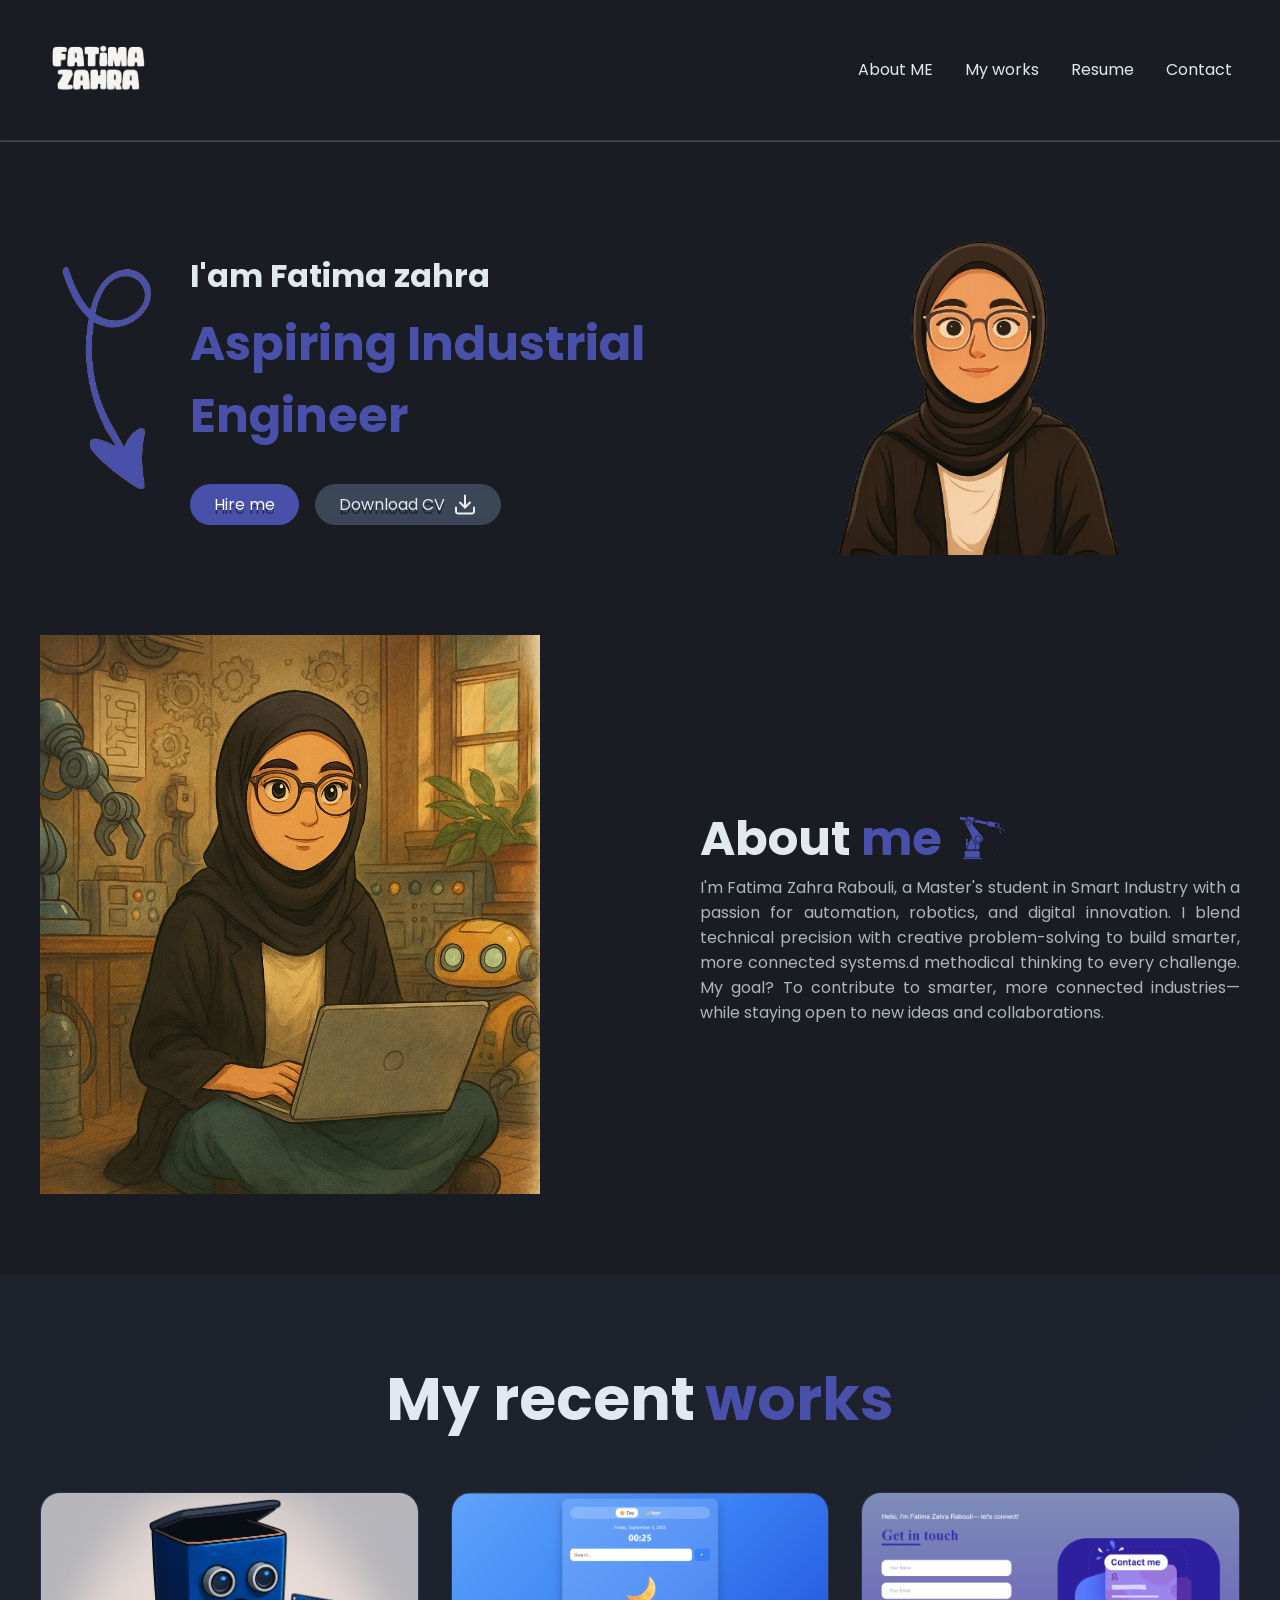
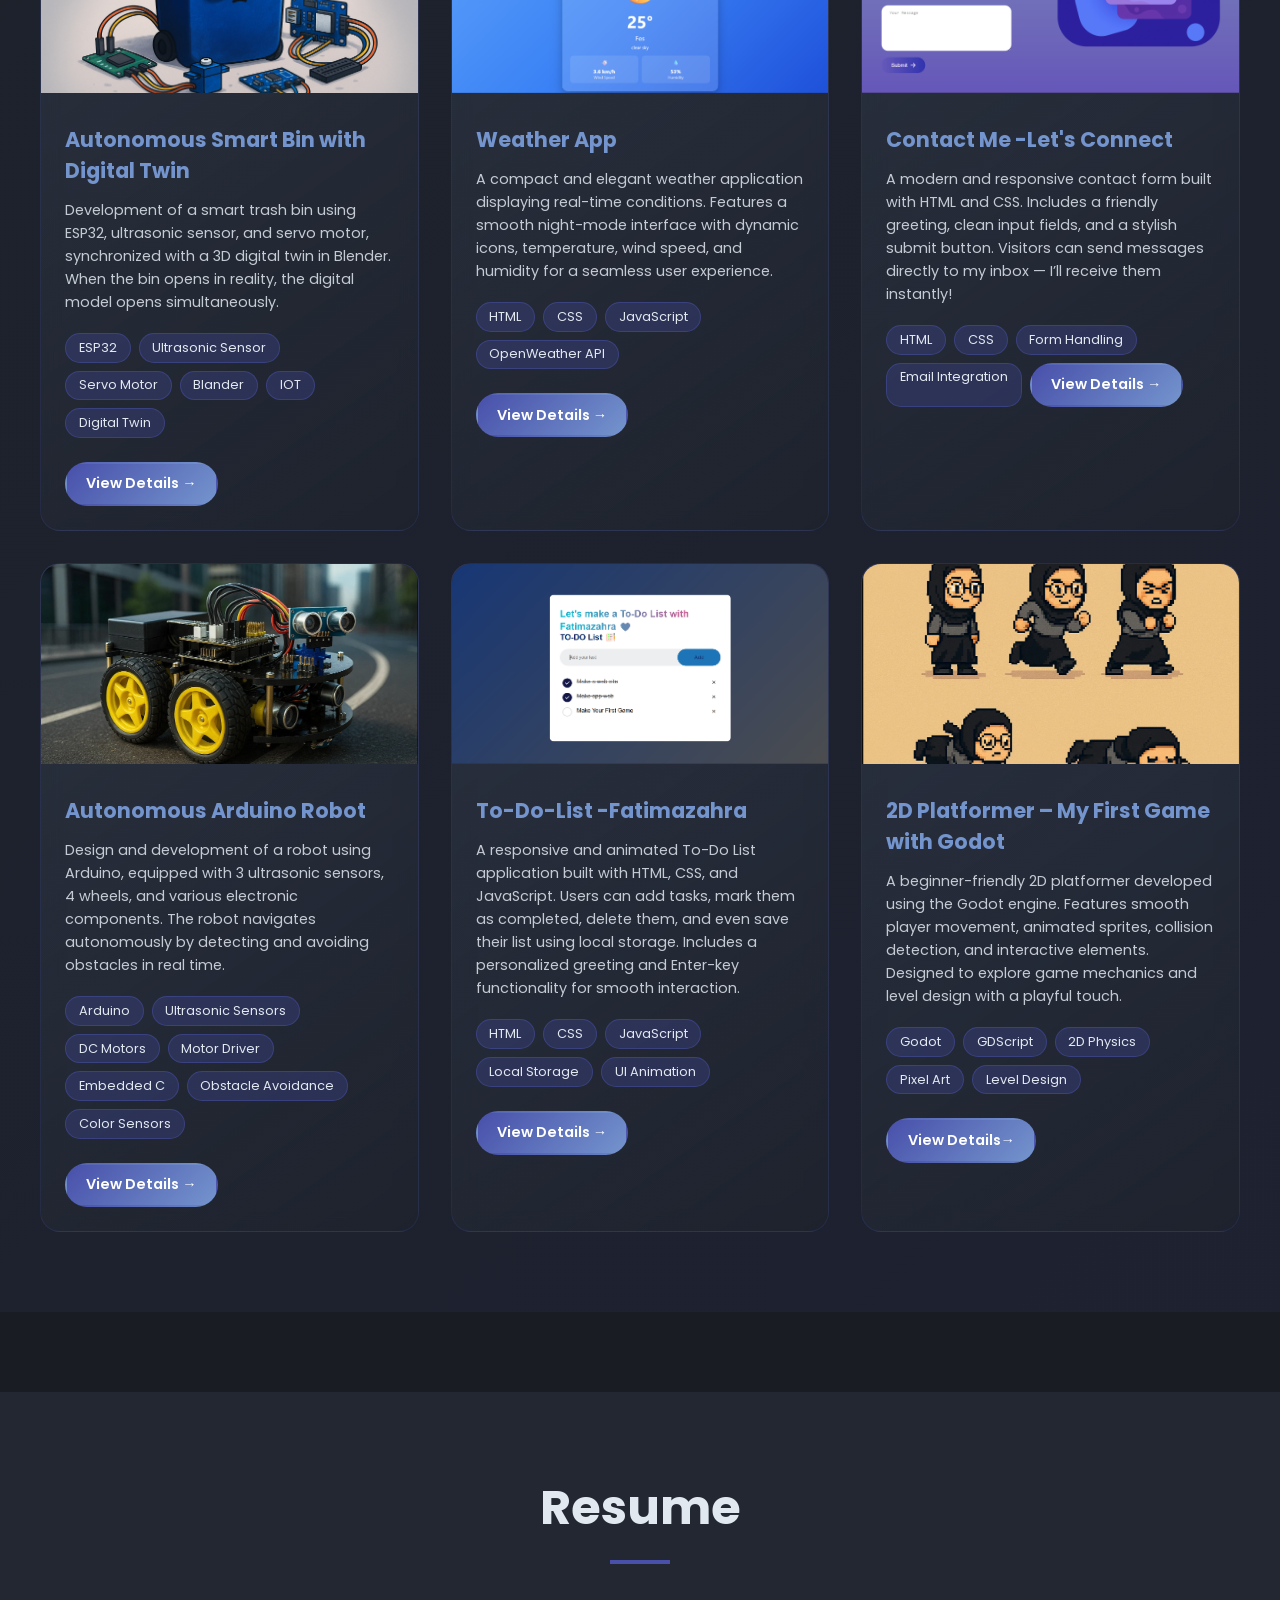
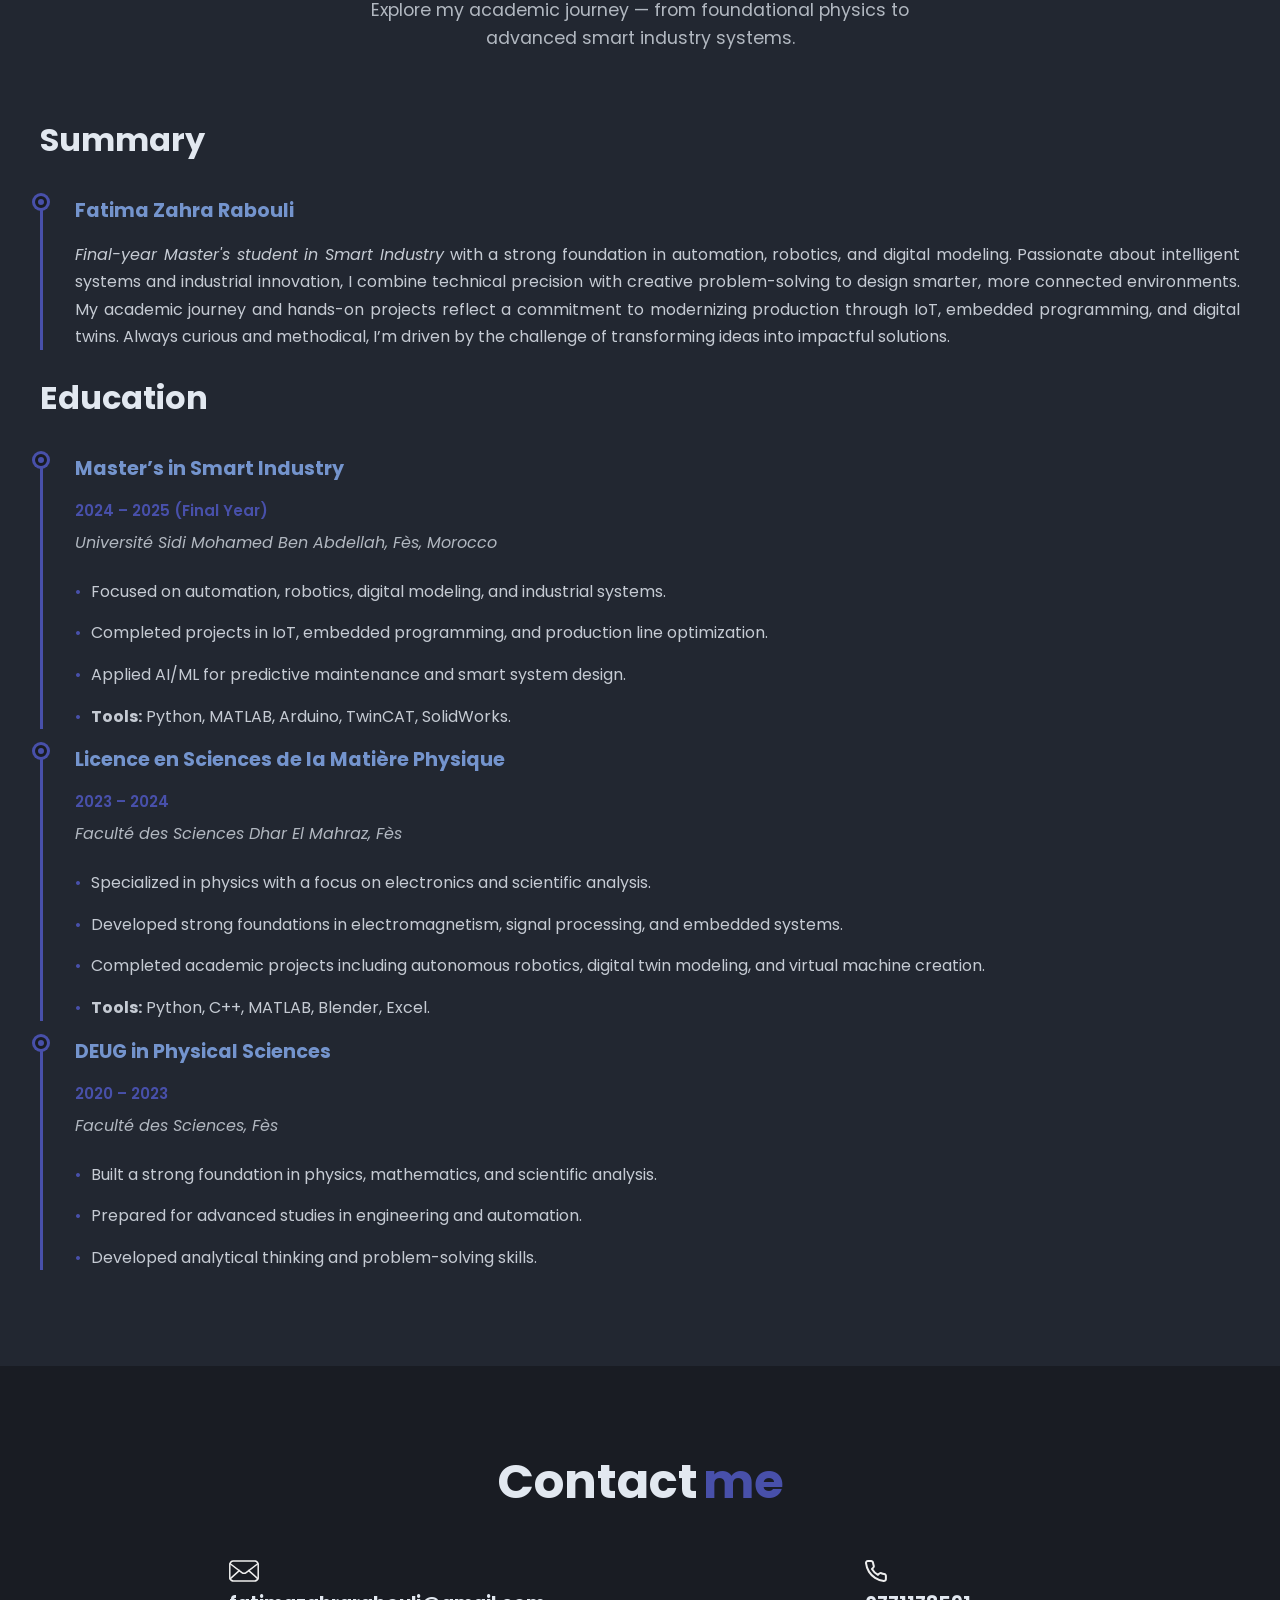
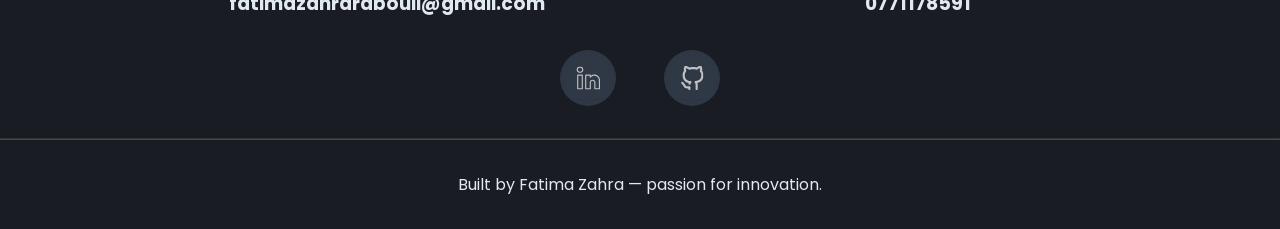
==== index.html @ 8a3b6c04 "first commit" ====
<!DOCTYPE html>
<html lang="en">
<head>
    <meta charset="UTF-8">
    <meta name="viewport" content="width=device-width, initial-scale=1.0">
    <link rel="stylesheet" href="styles.css"/>
    <title>Fatimazahra-Rabouli</title>
</head>
<body>
  <header>
    <img src="assets/imgs/logo.png" alt="Fatimazahra logo"  class="logo"/>
    <nav class="navigation">
        <ul>
          <li><a href="#aboutMe" >About ME</a></li>
          <li><a href="#Myworks" >My works</a></li>
          <li><a href="#resume" >Resume</a></li>
          <li><a href="#contacteME" >Contact</a></li>
          

        </ul>
    </nav>
  </header>
  <hr/>
<section class="hero">
  <img class="arrow" src="assets/imgs/arrows2.png" alt="arrow" />
  <div class="heroSub">
    <h1 class="name">I'am Fatima zahra</h1>
    <h1 class="title">Aspiring Industrial Engineer</h1>
  <div class="heroBtns">
   <a class="hireMe" href="#contacteME">Hire me</a>
   <a class="cv" href="assets/FARTIMA ZAHRA RABOULI...pdf" download>Download CV
      <img src="assets/svg/download.svg" alt="download button"/>
     </a>
  </div>  
</div> 
   <img src="assets/imgs/hero-removebg-preview.png" alt="hero image" class="heroImg" />
    </section>
    <section class="aboutMe" id="aboutMe">
      <img 
      src="assets/imgs/Copilot_20250901_150222.png"
      alt="aboutMe imge"
      class="aboutMeImg"
      />
      <div class="textContaimer"> 
        <div class="textTitle">
          <h1 class="aboutName">About</h1>
          <h1 class="aboutTitle">me</h1>
          <img src="assets/imgs/Capture_d_écran_2025-09-01_153821-removebg-preview.png"    alt="lightbulb"class="light" />
        </div>
        <p class="aboutMePar">
          I'm Fatima Zahra Rabouli, a Master's student in Smart Industry with a passion for automation, robotics, and digital innovation. I blend technical precision with creative problem-solving to build smarter, more connected systems.d methodical thinking to every challenge. My goal? To contribute to smarter, more connected industries—while staying open to new ideas and collaborations.
        </p>
      </div>
 
    </section>
   

   <!-- NOUVELLE SECTION PROJECTS AMÉLIORÉE -->
<section class="Myworks" id="Myworks">
  <div class="worksContainer">
    <div class="ProjectTitle">
      <h1 class="aboutName">My recent</h1>
      <h1 class="aboutTitle">works</h1>
    </div>
    

  
    <ul class="projects-grid">
      <li class="project-card">
        <img src="assets/imgs/poubelle 2.png" alt="Smart Bin" class="project-image">
        <div class="project-info">
          <h3 class="project-title">Autonomous Smart Bin with Digital Twin</h3>
          <p class="project-description">
           Development of a smart trash bin using ESP32, ultrasonic sensor, and servo motor, synchronized with a 3D digital twin in Blender. When the bin opens in reality, the digital model opens simultaneously. 
          </p>
          <div class="project-technologies">
            <span class="tech-tag">ESP32</span>
            <span class="tech-tag">Ultrasonic Sensor</span>
            <span class="tech-tag">Servo Motor</span>
            <span class="tech-tag">Blander</span>
            <span class="tech-tag">IOT</span>
            <span class="tech-tag">Digital Twin</span>
          </div>
          <div class="project-links">
            <a href="https://fatimazahrarabouli-byte.github.io/Page-poubelle/" class="project-link btn-primary" target="_blank">
              View Details →
            </a>
          </div>
        </div>
      </li>



      <li class="project-card">
        <img src="assets/imgs/1app.png" alt="Weather App" class="project-image">
        <div class="project-info">
          <h3 class="project-title">Weather App</h3>
          <p class="project-description">
             A compact and elegant weather application displaying real-time conditions. Features a smooth night-mode interface with dynamic icons, temperature, wind speed, and humidity for a seamless user experience.
          </p>
          <div class="project-technologies">
             <span class="tech-tag">HTML</span>
      <span class="tech-tag">CSS</span>
      <span class="tech-tag">JavaScript</span>
      <span class="tech-tag">OpenWeather API</span>
          </div>
          <div class="project-links">
            <a href="https://fatimazahrarabouli-byte.github.io/Page-Weather-app/" class="project-link btn-primary" target="_blank">
              View Details →
            </a>
          </div>
        </div>
      </li>


      <li class="project-card">
        <img src="assets/imgs/Contact me.png" alt="Contact Form" class="project-image">
        <div class="project-info">
          <h3 class="project-title">Contact Me -Let's Connect</h3>
          <p class="project-description">
            A modern and responsive contact form built with HTML and CSS. Includes a friendly greeting, clean input fields, and a stylish submit button. Visitors can send messages directly to my inbox — I’ll receive them instantly!
          </p>
          <div class="project-technologies">
            <span class="tech-tag">HTML</span>
            <span class="tech-tag">CSS</span>
            <span class="tech-tag">Form Handling</span>
            <span class="tech-tag">Email Integration</span>

          <div class="project-links">
            <a href="https://fatimazahrarabouli-byte.github.io/Page-Contact-form/" class="project-link btn-primary" target="_blank">
              View Details →
            </a>
          </div>
        </div>
      </li>

      

      <li class="project-card">
        <img src="assets/imgs/robot.png" alt="Autonomous Arduino Robot" class="project-image" target="_blank">
        <div class="project-info">
          <h3 class="project-title">Autonomous Arduino Robot</h3>
          <p class="project-description">
            Design and development of a robot using Arduino, equipped with 3 ultrasonic sensors, 4 wheels, and various electronic components. The robot navigates autonomously by detecting and avoiding obstacles in real time.
          </p>
          <div class="project-technologies">
             <span class="tech-tag">Arduino</span>
      <span class="tech-tag">Ultrasonic Sensors</span>
      <span class="tech-tag">DC Motors</span>
      <span class="tech-tag">Motor Driver</span>
      <span class="tech-tag">Embedded C</span>
      <span class="tech-tag">Obstacle Avoidance</span>
      <span class="tech-tag">Color Sensors</span>
          </div>
          <div class="project-links">
            <a href="https://fatimazahrarabouli-byte.github.io/Page-Robot/" class="project-link btn-primary" target="_blank">
              View Details →
            </a>
          </div>
        </div>
      </li>



      <li class="project-card">
        <img src="assets/imgs/To-Do-list.png" alt="To-Do-list " class="project-image">
        <div class="project-info">
          <h3 class="project-title">To-Do-List -Fatimazahra</h3>
          <p class="project-description">
                        A responsive and animated To-Do List application built with HTML, CSS, and JavaScript. Users can add tasks, mark them as completed, delete them, and even save their list using local storage. Includes a personalized greeting and Enter-key functionality for smooth interaction.
          </p>
          <div class="project-technologies">
            <span class="tech-tag">HTML</span>
      <span class="tech-tag">CSS</span>
      <span class="tech-tag">JavaScript</span>
      <span class="tech-tag">Local Storage</span>
      <span class="tech-tag">UI Animation</span>
          </div>
          <div class="project-links">
            <a href="https://fatimazahrarabouli-byte.github.io/Page-To-Do-list/" class="project-link btn-primary" target="_blank">
              View Details →
            </a>
          </div>
        </div>
      </li>



      <li class="project-card">
        <img src="assets/imgs/game.png" alt="2D Game" class="project-image">
        <div class="project-info">
          <h3 class="project-title">2D Platformer – My First Game with Godot</h3>
          <p class="project-description">
                         A beginner-friendly 2D platformer developed using the Godot engine. Features smooth player movement, animated sprites, collision detection, and interactive elements. Designed to explore game mechanics and level design with a playful touch.
          </p>
          <div class="project-technologies">
            <span class="tech-tag">Godot</span>
      <span class="tech-tag">GDScript</span>
      <span class="tech-tag">2D Physics</span>
      <span class="tech-tag">Pixel Art</span>
      <span class="tech-tag">Level Design</span>
          </div>
          <div class="project-links">
            <a href="https://fatimazahrarabouli-byte.github.io/Page-Game/" class="project-link btn-primary" target="_blank">
              View Details→
            </a>
          </div>
        </div>
      </li>
    </ul>
  </div>
</section>


   <section class="resumeSection" id="resume">
  <div class="resumeContainer">
    <!-- Titre principal -->
    <div class="resumeHeader">
      <h2 class="resumeTitle">Resume</h2>
      <div class="resumeLine"></div>
      <p class="resumeDescription">
        Explore my academic journey — from foundational physics to advanced smart industry systems.
      </p>
    </div>

    <!-- Summary -->
    <div class="summarySection">
      <h3 class="sectionTitle">Summary</h3>
      <div class="summaryCard">
        <div class="timelineIcon"></div>
        <div class="summaryContent">
          <h4 class="summaryName">Fatima Zahra Rabouli</h4>
          <p class="summaryText">
            <em>Final-year Master's student in Smart Industry</em> with a strong foundation in automation, robotics, and digital modeling.  
            Passionate about intelligent systems and industrial innovation, I combine technical precision with creative problem-solving to design smarter, more connected environments.  
            My academic journey and hands-on projects reflect a commitment to modernizing production through IoT, embedded programming, and digital twins.  
            Always curious and methodical, I’m driven by the challenge of transforming ideas into impactful solutions.
          </p>
        </div>
      </div>
    </div>

    <!-- Education -->
    <div class="educationSection">
      <h3 class="sectionTitle">Education</h3>
      <div class="educationGrid">

        <!-- Master -->
        <div class="educationCard">
          <div class="timelineIcon"></div>
          <div class="educationContent">
            <h4 class="educationTitle">Master’s in Smart Industry</h4>
            <div class="educationDate">2024 – 2025 (Final Year)</div>
            <div class="educationSchool">Université Sidi Mohamed Ben Abdellah, Fès, Morocco</div>
            <ul class="educationDetails">
              <li>Focused on automation, robotics, digital modeling, and industrial systems.</li>
              <li>Completed projects in IoT, embedded programming, and production line optimization.</li>
              <li>Applied AI/ML for predictive maintenance and smart system design.</li>
              <li><strong>Tools:</strong> Python, MATLAB, Arduino, TwinCAT, SolidWorks.</li>
            </ul>
          </div>
        </div>

        <!-- Licence -->
        <div class="educationCard">
          <div class="timelineIcon"></div>
          <div class="educationContent">
            <h4 class="educationTitle">Licence en Sciences de la Matière Physique</h4>
            <div class="educationDate">2023 – 2024</div>
            <div class="educationSchool">Faculté des Sciences Dhar El Mahraz, Fès</div>
            <ul class="educationDetails">
              <li>Specialized in physics with a focus on electronics and scientific analysis.</li>
              <li>Developed strong foundations in electromagnetism, signal processing, and embedded systems.</li>
              <li>Completed academic projects including autonomous robotics, digital twin modeling, and virtual machine creation.</li>
              <li><strong>Tools:</strong> Python, C++, MATLAB, Blender, Excel.</li>
            </ul>
          </div>
        </div>

        <!-- DEUG -->
        <div class="educationCard">
          <div class="timelineIcon"></div>
          <div class="educationContent">
            <h4 class="educationTitle">DEUG in Physical Sciences</h4>
            <div class="educationDate">2020 – 2023</div>
            <div class="educationSchool">Faculté des Sciences, Fès</div>
            <ul class="educationDetails">
              <li>Built a strong foundation in physics, mathematics, and scientific analysis.</li>
              <li>Prepared for advanced studies in engineering and automation.</li>
              <li>Developed analytical thinking and problem-solving skills.</li>
            </ul>
          </div>
        </div>

      </div> <!-- /educationGrid -->
    </div> <!-- /educationSection -->

  </div> <!-- /resumeContainer -->
</section>


 <section class="contacteME" id="contacteME">
    <div class="contactTitle">
      <h1 class="aboutName">Contact</h1>
      <h1 class="aboutTitle">me</h1>
    </div>
    <div class="Contact">
      <div class="emailAndPhone">
        <img src="assets/svg/Email.svg" alt="email logo">
        <a href="mailto: fatimazahrarabouli@gmail.com">
          <h3>fatimazahrarabouli@gmail.com</h3>
        </a>
      </div>
      <div class="emailAndPhone">
        <img src="assets/svg/phone.svg" alt="phone logo">
        <h3>0771178591</h3>
      </div>
    </div>
    <div class="socialMedia"> 
      <a href="https://www.linkedin.com/in/fatima-zahra-rabouli" target="_blank">
        <img src="assets/svg/linkedin.svg" alt="my linkedin account">
      </a>
      <a href="https://github.com/fatimazahrarabouli-byte/" target="_blank">
        <img src="assets/svg/github.svg" alt="my Github account">
      </a>
    </div>
  </section>

<hr />

<footer>
  <p>Built by Fatima Zahra — passion for innovation.</p>
</footer>

</body>
</html>
---- styles.css ----
@import url("https://fonts.googleapis.com/css2?family=Poppins:wght@700&display=swap");

*{
  margin: 0;
  padding: 0; 
  box-sizing: border-box;
  scroll-behavior: smooth; 
  font-family:"Poppins", sans-serif ;
}

body{
    background-color: rgb(25, 28, 35);
}

header{
    display: flex;
    justify-content: space-between;
    align-items: center;
    margin: 2rem auto;
    padding: 0 0.5rem;
    max-width: 1200px;
}
.logo{
    width: 100px;      
  height: auto;
  display: block;
  margin: 0;  
}
.navigation ul{
    display: flex;
    list-style: none;
    gap: 2rem;
}

.navigation a{ 
    text-decoration: none;
    color: #e2e8f0;
}

.navigation a:hover{ 
    color: rgb(139, 92, 246);
}

hr { 
    opacity: 20%;
}

.hero {
    display: flex;
    justify-content: space-between;
    align-items: center;
    margin: 5rem auto;
    max-width: 1200px;
}

.heroImg{
    width: 500px;
  height: auto;
  display: block;
  margin: auto;
}

.heroSub{
    display: flex;
    flex-direction: column;
    gap: 0.5rem;
}

.name {
    font-size: 2rem;
    color: #e2e8f0;
}

.title{
    font-size: 3rem;
    color: #4850aa;
}

.heroBtns{
    display: flex;
    gap: 1rem;
    margin-top: 1.5rem;
}

.hireMe{
    background-color: #4850aa;
    color: #ffffff;
    border-radius: 24px;
    text-decoration: none;
    padding: 0.5rem 1.5rem;
    text-shadow: 0px 4px rgba(0, 0, 0, 0.5) ;
}

.cv{
    background-color: rgba(71, 85, 105, 0.75);
    color: #e2e8f0;
    border-radius: 24px;
    text-decoration: none;
    padding: 0.5rem 1.5rem;
    text-shadow: 0px 4px rgba(0, 0, 0, 0.5) ;
    display: flex;
    align-items: center;
    gap: 0.5rem;
    backdrop-filter: blur(4px);
}
.arrow {
  width: 150px; /* ajuste la largeur */
  height: auto; /* garde les proportions */
}

.aboutMe{
    display: flex;
    justify-content: space-between;
    align-items: center;
    margin: 5rem auto;
    max-width: 1200px;
    gap: 10rem;
}
.aboutMeImg{
    width: 500px;
  height: auto;
  display: block;
  margin: auto;
}

.textContainer{
    display:flex;
    align-items: center;
    gap: 5px;
    font-size: 2rem;
}

.textTitle {
  display: flex;
  align-items: center;
  justify-content: flex-start; /* aligne à gauche */
  gap: 10px; /* espace entre l’icône et le texte */
  font-size: 2rem;
}

.light {
  width: 60px; /* taille de l’icône */
  height: auto;
  display: inline-block;
  margin: 0; /* supprime le centrage */
}

.aboutName{
    color: #e2e8f0;
}

.aboutTitle{
    color: #4850aa;
}

.aboutMePar{
    text-align: justify;
    color: rgba(226, 232, 240, 0.75);
}

.resumeSection {
    background-color: rgba(71, 85, 105, 0.2);
    padding: 5rem 2rem;
    margin: 5rem 0;
    display: flex;
    flex-direction: column;
}

.resumeContainer {
    max-width: 1200px;
    margin: 0 auto;
}

.resumeHeader {
    text-align: center;
    margin-bottom: 4rem;
}

.resumeTitle {
    font-size: 3rem;
    color: #e2e8f0;
    margin-bottom: 1rem;
    font-weight: 700;
}

.resumeLine {
    width: 60px;
    height: 4px;
    background-color: #4850aa;
    margin: 0 auto 2rem auto;
}

.resumeDescription {
    color: rgba(226, 232, 240, 0.75);
    font-size: 1.1rem;
    max-width: 600px;
    margin: 0 auto;
    line-height: 1.6;
}

.resumeContent {
    .resumeContent {
    display: grid;
    grid-template-columns: 1fr; /* une seule colonne */
    gap: 3rem; /* espace vertical */
}

}

.sectionTitle {
    font-size: 2rem;
    color: #e2e8f0;
    margin-bottom: 2rem;
    font-weight: 700;
}

/* Summary Section */
.summaryCard, .experienceCard ,.educationCard{
    position: relative;
    padding-left: 2rem;
    border-left: 3px solid #4850aa;
}

.timelineIcon {
    position: absolute;
    left: -8px;
    top: 0;
    width: 12px;
    height: 12px;
    background-color: #4850aa;
    border-radius: 50%;
    border: 3px solid rgb(25, 28, 35);
    box-shadow: 0 0 0 3px #4850aa;
}

.summaryName, .experienceTitle {
    color: #7494cd;
    font-size: 1.2rem;
    font-weight: 700;
    margin-bottom: 1rem;
}

.summaryText {
    color: rgba(226, 232, 240, 0.85);
    line-height: 1.7;
    margin-bottom: 1.5rem;
    text-align: justify;
}



/* Education Section */
.educationDate {
    color: #4850aa;
    font-weight: 600;
    margin-bottom: 0.5rem;
    font-size: 0.95rem;
}
.educationTitle{
     color: #7494cd;
    font-size: 1.2rem;
    font-weight: 700;
    margin-bottom: 1rem;
}
.educationSchool {
    color: rgba(226, 232, 240, 0.75);
    font-style: italic;
    margin-bottom: 1.5rem;
}

.educationDetails {
    list-style: none;
    padding: 0;
}

.educationDetails li {
    color: rgba(226, 232, 240, 0.85);
    margin-bottom: 1rem;
    line-height: 1.6;
    position: relative;
    padding-left: 1rem;
}

.educationDetails li::before {
    content: "•";
    color: #4850aa;
    position: absolute;
    left: 0;
}
.timelineIcon {
    position: absolute;
    left: -8px;
    top: 0;
    width: 12px;
    height: 12px;
    background-color: #4850aa;
    border-radius: 50%;
    border: 3px solid rgb(25, 28, 35);
    box-shadow: 0 0 0 3px #4850aa;
}



.contacteME{
    display: flex;
    flex-direction: column;
    align-items: center;
    justify-content: space-around;
    gap: 2rem;
    margin: 2rem auto;
    max-width: 1200px;
}

.contactTitle{
    display: flex;
    align-items: center;
    justify-content: center;
    gap: 5px;
    margin-bottom: 10px;
    font-size: 2rem;
}

.Contact{
    display: flex;
    align-items: center;
    justify-content: center;
    margin-right: 5rem;
    gap :20rem;
}

.Contact h3, .Contact a{
    color: #e2e8f0;
    text-decoration: none;
}

.mailAndPhone{
    display: flex;
    align-items: center;
    justify-content: center;
    gap: 5px;
}

.socialMedia{
    display: flex;
    align-items: center;
    justify-content: center;
    gap :3rem;
}

.socialMedia a{
    display: flex;
    align-items: center;
    justify-content: center;
    border-radius: 50px;
    background-color: rgba(71, 85, 105, 0.5);
    backdrop-filter: blur(4px);
    padding: 1rem ;
}

.socialMedia img{
    width: 24px;
    height: 24px;
}

footer{
    color: #e2e8f0;
    padding: 2rem;
    text-align: center;
}


    @media (max-width: 480px) {
    header {
        padding: 0.5rem;
    }
    
    .navigation ul {
        gap: 0.8rem;
        font-size: 0.9rem;
    }
    
    .navigation a {
        font-family: "Poppins", sans-serif;

    }
    .logo{
    width: 50px;      
  height: auto;
  display: block;
  margin: 0;  
}

    .hero{
        flex-direction: column;
        align-items: center;
        gap: 2rem;
    }
    .heroImg{
        width: 400px;
    }
    .name ,.title{
        justify-content: center;
        align-items: center;
        font-size: 2rem;
        text-align: center;
    }
    .hireMe{
        display: flex;
        justify-content: center;
        align-items: center;
        text-align: center;
    }
    .cv{
        display: flex;
        justify-content: center;
        align-items: center;
        text-align: center;
    }
    .heroBtns {
        display: flex;
        justify-content: center;     
        align-items: center;         
        gap: 1rem;
    }
    .aboutMe{
        flex-direction: column-reverse;
        align-items: center;
        gap: 2rem;
    }
    .aboutMePar {
       width: 70%; /* ou une autre valeur comme 50%, selon ton design */
       margin: 0 auto; /* centre horizontalement */
       font-size: 0.9rem; /* réduit la taille du texte */
       text-align: justify;
       color: rgba(226, 232, 240, 0.75);
    }
    .textContainer {
        margin: 0rem 1rem; 
        gap: 0.5rem;       
    }

    .aboutName,.aboutTitle{
    font-size: 2rem;
    }

  .textTitle {
   
    display: flex;
  justify-content: center;
  align-items: center; /* Si tu veux aussi centrer verticalement */
  text-align: center;  /* Pour le texte */

  }

    .light{
    width: 60px;
    }
.aboutMeImg{
    width: 400px;
}


.resumeContent {
        grid-template-columns: 1fr;
        gap: 3rem;
    }
    
    .resumeTitle {
        font-size: 2.5rem;
    }
    
    .sectionTitle {
        font-size: 1.8rem;
    }
    
    .resumeSection {
        padding: 3rem 1rem;
    }
.contacteME{
    margin: 10rem 5rem;
    gap: 2rem;
}

.Contact{
    flex-direction: column;
    gap: 1rem;
    margin-right: 0;
}
}
/* NOUVELLE SECTION PROJECTS AMÉLIORÉE */
.Myworks {
    padding: 5rem 2rem;
    margin: 5rem 0;
    background: linear-gradient(135deg, rgba(71, 85, 105, 0.1) 0%, rgba(72, 80, 170, 0.1) 100%);
}

.worksContainer{
    max-width: 1200px;
    margin: 0 auto;
}

.ProjectTitle{
    display: flex;
    align-items: center;
    justify-content: center;
    gap: 10px;
    font-size: 2.5rem;
    margin-bottom: 3rem;
}

.projects-grid {
    display: grid;
    grid-template-columns: repeat(auto-fit, minmax(350px, 1fr));
    gap: 2rem;
    list-style: none;
    padding: 0;
}

.project-card {
    background: linear-gradient(145deg, rgba(71, 85, 105, 0.3), rgba(30, 35, 45, 0.8));
    border-radius: 20px;
    overflow: hidden;
    transition: all 0.3s ease;
    border: 1px solid rgba(72, 80, 170, 0.2);
    backdrop-filter: blur(10px);
}

.project-card:hover {
    transform: translateY(-10px);
    box-shadow: 0 20px 40px rgba(72, 80, 170, 0.3);
    border-color: rgba(72, 80, 170, 0.5);
}

.project-image {
    width: 100%;
    height: 200px;
    object-fit: cover;
    transition: transform 0.3s ease;
}

.project-card:hover .project-image {
    transform: scale(1.05);
}

.project-info {
    padding: 1.5rem;
}

.project-title {
    color: #7494cd;
    font-size: 1.3rem;
    font-weight: 700;
    margin-bottom: 0.8rem;
}

.project-description {
    color: rgba(226, 232, 240, 0.85);
    font-size: 0.9rem;
    line-height: 1.6;
    margin-bottom: 1.2rem;
}

.project-technologies {
    display: flex;
    flex-wrap: wrap;
    gap: 0.5rem;
    margin-bottom: 1.5rem;
}

.tech-tag {
    background: rgba(72, 80, 170, 0.3);
    color: #e2e8f0;
    padding: 0.3rem 0.8rem;
    border-radius: 15px;
    font-size: 0.8rem;
    border: 1px solid rgba(72, 80, 170, 0.5);
}

.project-links {
    display: flex;
    gap: 1rem;
}

.project-link {
    display: inline-flex;
    align-items: center;
    gap: 0.5rem;
    padding: 0.6rem 1.2rem;
    border-radius: 25px;
    text-decoration: none;
    font-size: 0.9rem;
    transition: all 0.3s ease;
    font-weight: 600;
}

.btn-primary {
    background: linear-gradient(135deg, #4850aa, #7494cd);
    color: white;
    border: 2px solid transparent;
}

.btn-primary:hover {
    transform: translateY(-2px);
    box-shadow: 0 8px 16px rgba(72, 80, 170, 0.4);
}

.btn-secondary {
    background: transparent;
    color: #e2e8f0;
    border: 2px solid rgba(226, 232, 240, 0.3);
}

.btn-secondary:hover {
    background: rgba(226, 232, 240, 0.1);
    border-color: rgba(226, 232, 240, 0.6);
}

/* Media Queries pour la section Works */
@media (max-width: 1024px){
    .Myworks{
        padding: 0;
    }
    .worksContainer{
        padding: 5rem 0rem;
        gap: 3rem;
    }
    .ProjectTitle{
        margin-left: 1rem;
        justify-content: center;
    }
}

@media (max-width: 480px) {
    .Myworks{
        padding: 1.5rem 0.5rem;
        margin: 2rem 0;
    }
    
    .ProjectTitle {
        font-size: 1.5rem;
        margin-bottom: 1.5rem;
    }
    
    .projects-grid {
        gap: 0.8rem;
    }
    
    .project-image {
        height: 120px;
    }
    
    .project-info {
        padding: 0.8rem;
    }
    
    .project-title {
        font-size: 1rem;
    }
    
    .project-description {
        font-size: 0.8rem;
        line-height: 1.4;
    }
    
    .tech-tag {
        font-size: 0.7rem;
        padding: 0.15rem 0.5rem;
    }
    
    .project-link {
        padding: 0.4rem 0.8rem;
        font-size: 0.8rem;
    }
}
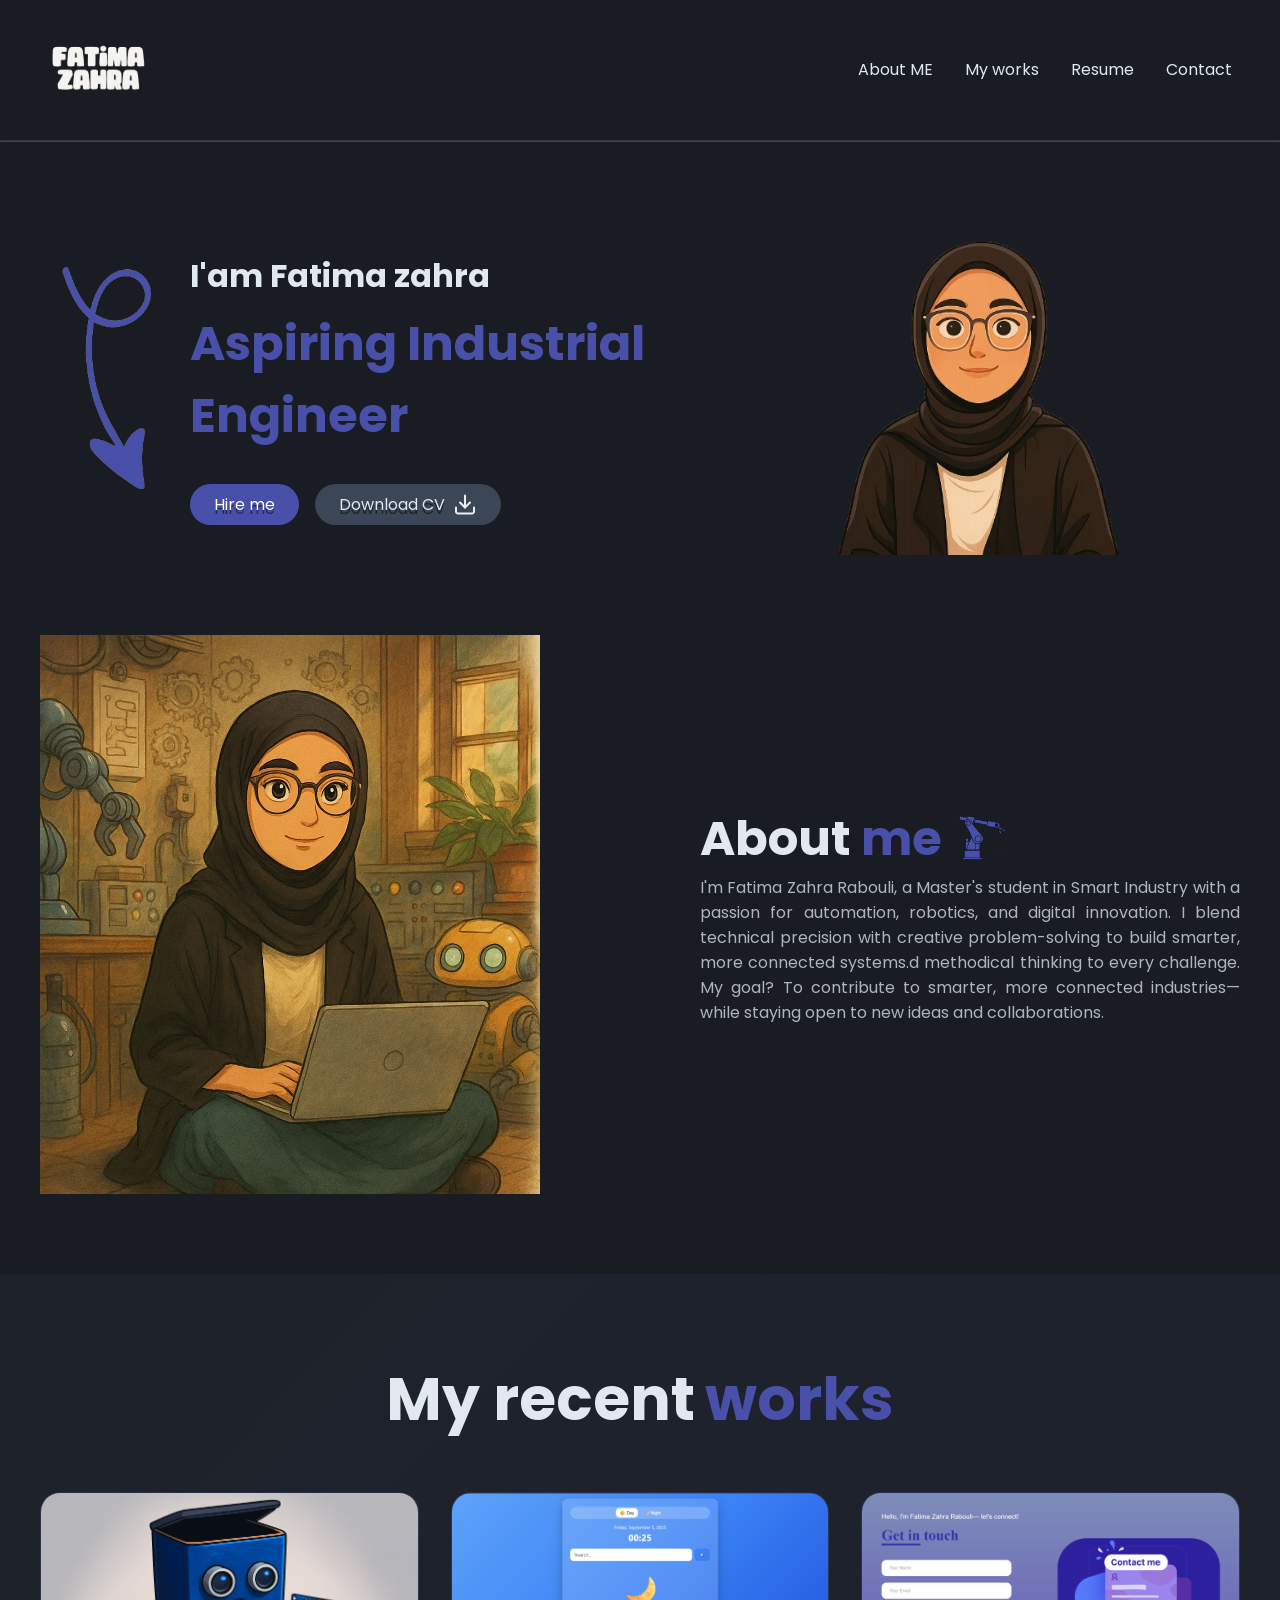
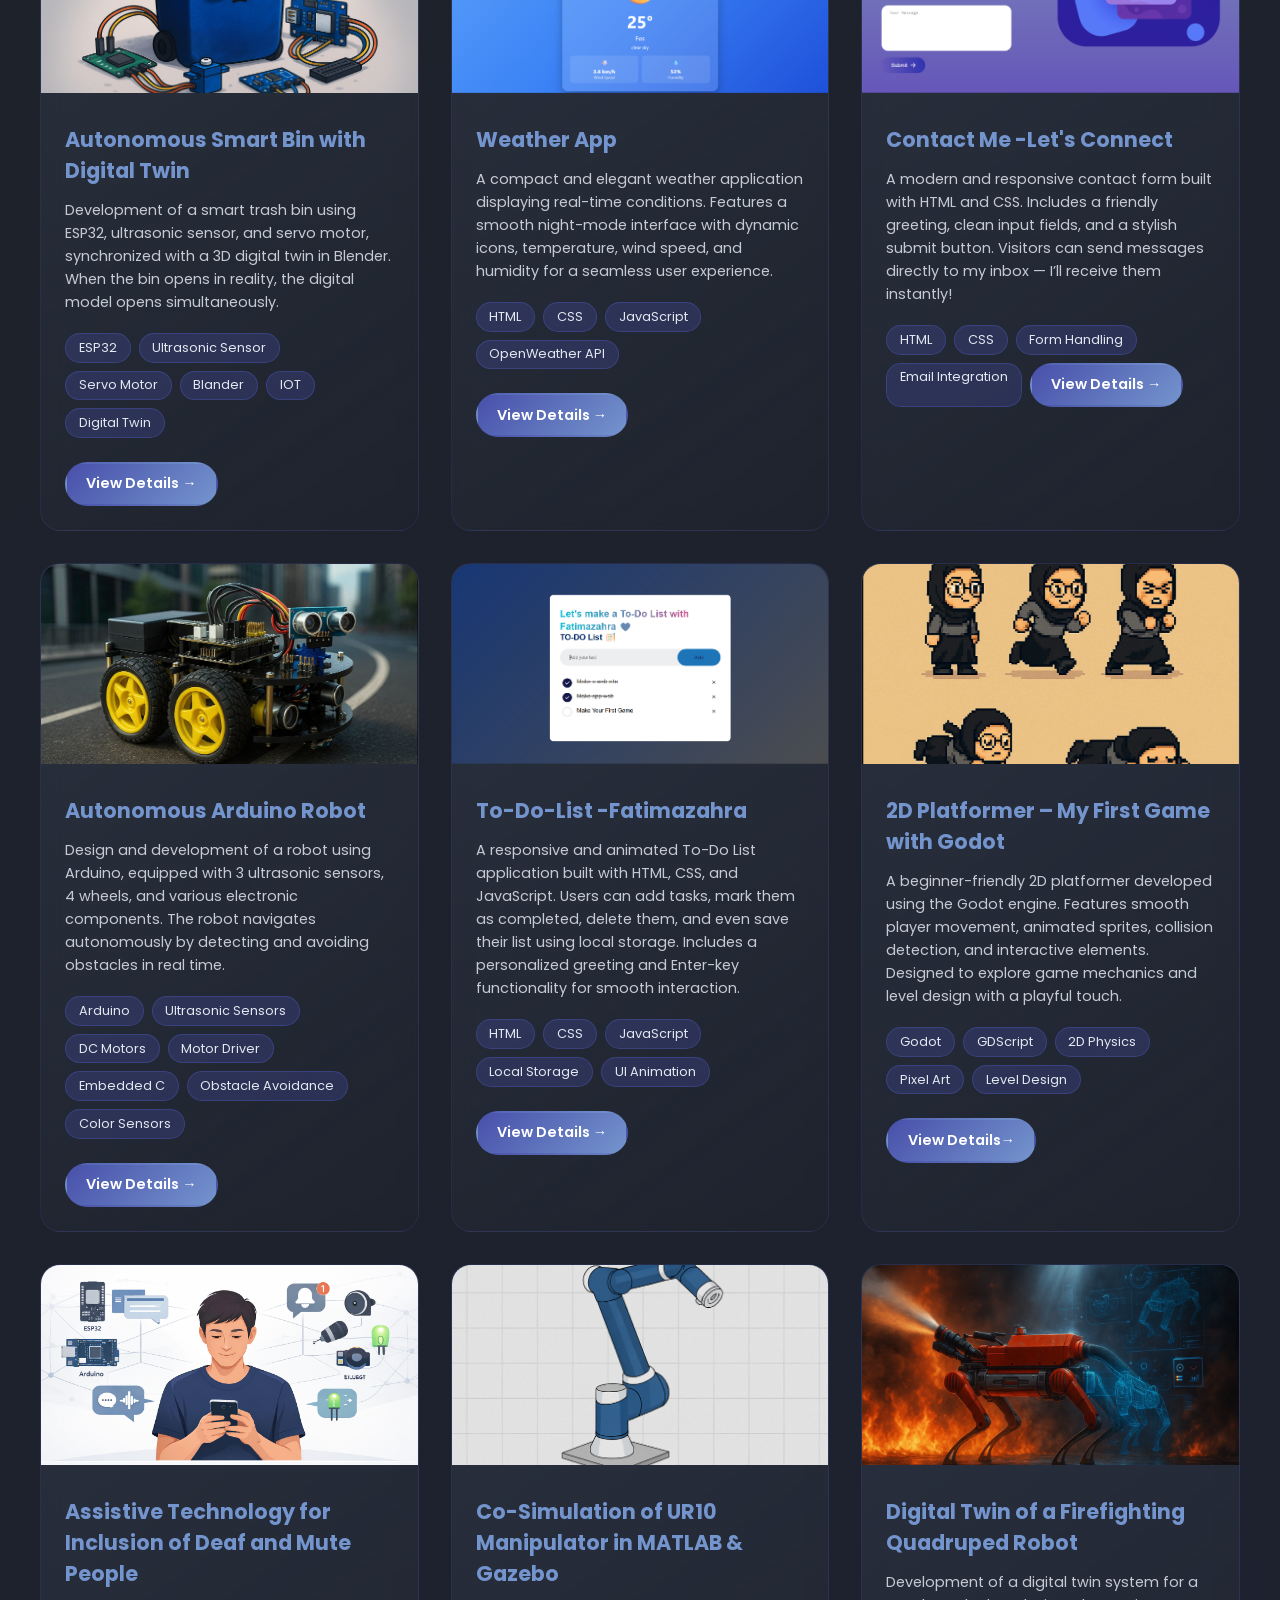
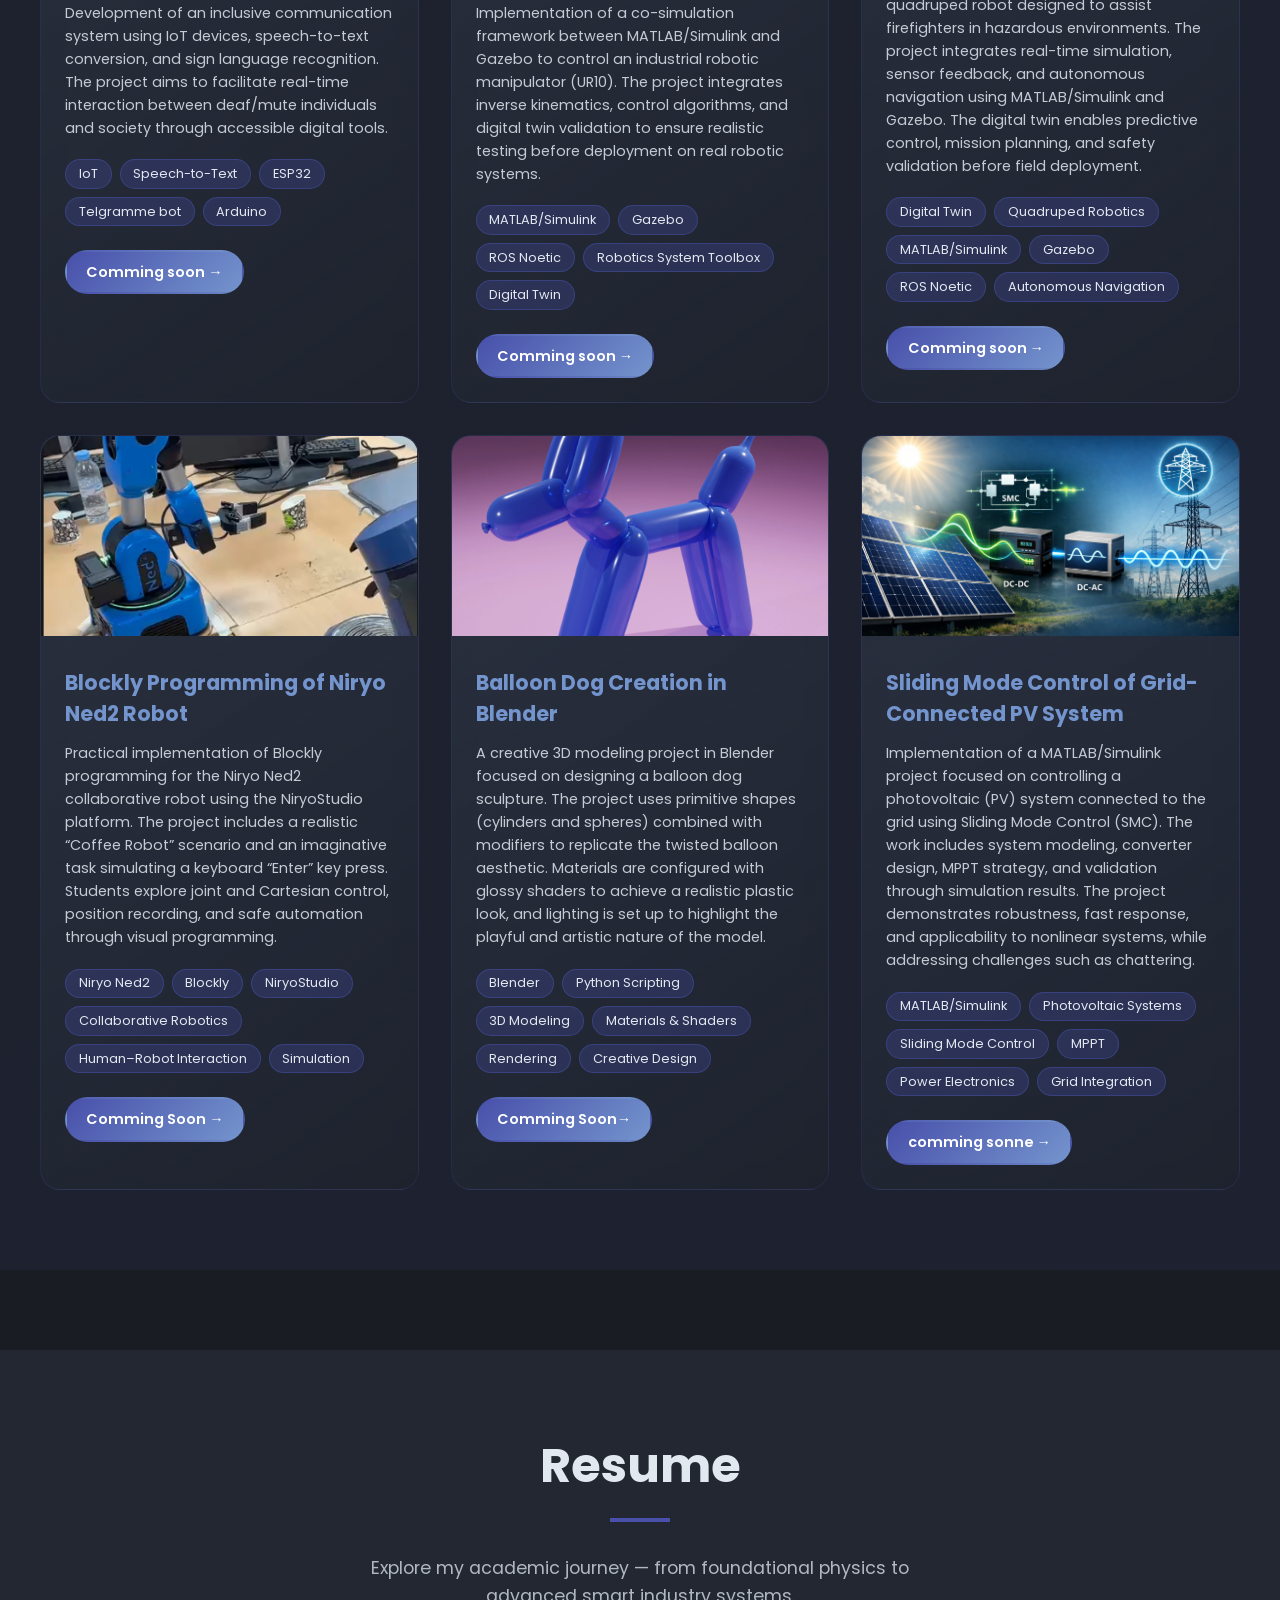
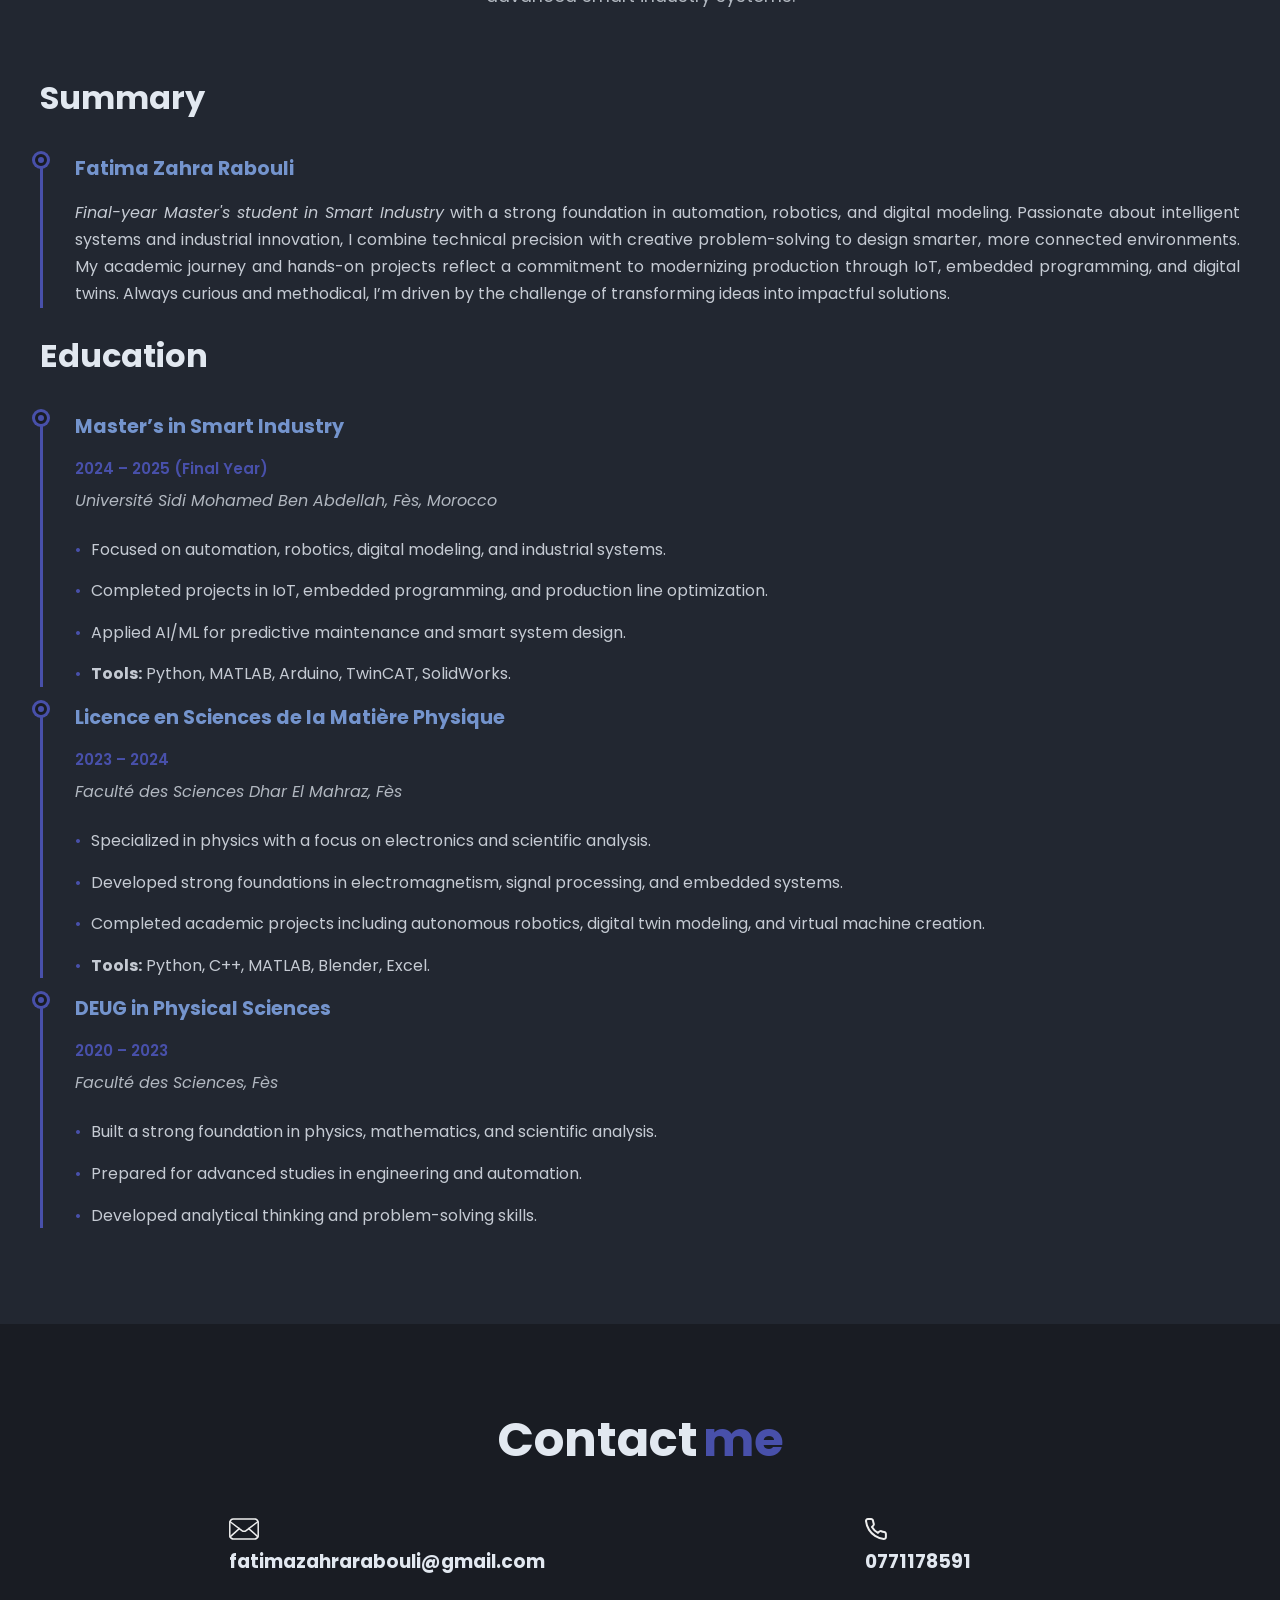
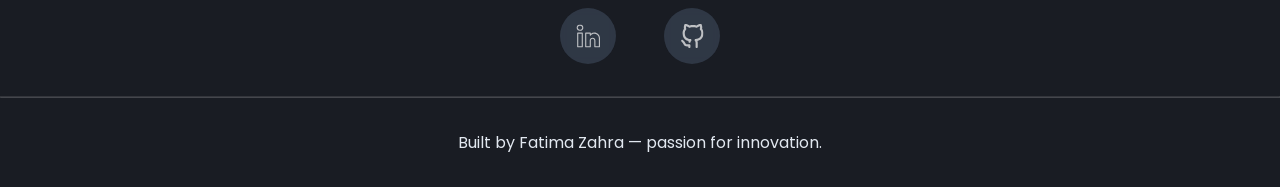
==== commit 47796638: "Mise à jour CV et nouveaux projets" ====
--- a/index.html
+++ b/index.html
@@ -16,6 +16,7 @@
           <li><a href="#resume" >Resume</a></li>
           <li><a href="#contacteME" >Contact</a></li>
           
+          
 
         </ul>
     </nav>
@@ -28,7 +29,7 @@
     <h1 class="title">Aspiring Industrial Engineer</h1>
   <div class="heroBtns">
    <a class="hireMe" href="#contacteME">Hire me</a>
-   <a class="cv" href="assets/FARTIMA ZAHRA RABOULI...pdf" download>Download CV
+   <a class="cv" href="assets/Fatimazahra raboul12i.pdf" download>Download CV
       <img src="assets/svg/download.svg" alt="download button"/>
      </a>
   </div>  
@@ -207,9 +208,180 @@
           </div>
         </div>
       </li>
+
+      
+      <ul class="projects-grid">
+  <li class="project-card">
+    <img src="assets/imgs/20260104_2252_Inclusion IoT Visuelle_simple_compose_01ke5fx87cfxna2f9zxj678b1r.png" alt="Assistive Inclusion Project" class="project-image">
+    <div class="project-info">
+      <h3 class="project-title">Assistive Technology for Inclusion of Deaf and Mute People</h3>
+      <p class="project-description">
+        Development of an inclusive communication system using IoT devices, speech-to-text conversion, and sign language recognition. 
+        The project aims to facilitate real-time interaction between deaf/mute individuals and society through accessible digital tools.
+      </p>
+      <div class="project-technologies">
+        <span class="tech-tag">IoT</span>
+        <span class="tech-tag">Speech-to-Text</span>
+        <span class="tech-tag">ESP32</span>
+        <span class="tech-tag">Telgramme bot</span>
+        <span class="tech-tag">Arduino</span>
+      </div>
+      <div class="project-links">
+        <a href="https://example.com/inclusion-project" class="project-link btn-primary" target="_blank">
+          Comming soon →
+        </a>
+      </div>
+    </div>
+  </li>
+</ul>
+
+<ul class="projects-grid">
+  <li class="project-card">
+    <img src="assets/imgs/Copilot_20260204_000633.png" alt="UR10 Co-Simulation Project" class="project-image">
+    <div class="project-info">
+      <h3 class="project-title">Co-Simulation of UR10 Manipulator in MATLAB & Gazebo</h3>
+      <p class="project-description">
+        Implementation of a co-simulation framework between MATLAB/Simulink and Gazebo 
+        to control an industrial robotic manipulator (UR10). The project integrates 
+        inverse kinematics, control algorithms, and digital twin validation to ensure 
+        realistic testing before deployment on real robotic systems.
+      </p>
+      <div class="project-technologies">
+        <span class="tech-tag">MATLAB/Simulink</span>
+        <span class="tech-tag">Gazebo</span>
+        <span class="tech-tag">ROS Noetic</span>
+        <span class="tech-tag">Robotics System Toolbox</span>
+        <span class="tech-tag">Digital Twin</span>
+      </div>
+      <div class="project-links">
+        <a href="https://example.com/ur10-cosimulation" class="project-link btn-primary" target="_blank">
+          Comming soon →
+        </a>
+      </div>
+    </div>
+  </li>
+</ul>
+<ul class="projects-grid">
+  <li class="project-card">
+    <img src="assets/imgs/Capture d’écran 2026-02-04 001349.png" alt="Firefighting Quadruped Robot Project" class="project-image">
+    <div class="project-info">
+      <h3 class="project-title">Digital Twin of a Firefighting Quadruped Robot</h3>
+      <p class="project-description">
+        Development of a digital twin system for a quadruped robot designed to assist firefighters 
+        in hazardous environments. The project integrates real-time simulation, sensor feedback, 
+        and autonomous navigation using MATLAB/Simulink and Gazebo. The digital twin enables 
+        predictive control, mission planning, and safety validation before field deployment.
+      </p>
+      <div class="project-technologies">
+        <span class="tech-tag">Digital Twin</span>
+        <span class="tech-tag">Quadruped Robotics</span>
+        <span class="tech-tag">MATLAB/Simulink</span>
+        <span class="tech-tag">Gazebo</span>
+        <span class="tech-tag">ROS Noetic</span>
+        <span class="tech-tag">Autonomous Navigation</span>
+      </div>
+      <div class="project-links">
+        <a href="https://example.com/firequad-digitaltwin" class="project-link btn-primary" target="_blank">
+          Comming soon →
+        </a>
+      </div>
+    </div>
+  </li>
+</ul>
+
+<ul class="projects-grid">
+  <li class="project-card">
+    <img src="assets/imgs/niryo.png" alt="Niryo Ned2 Blockly Programming" class="project-image">
+    <div class="project-info">
+      <h3 class="project-title">Blockly Programming of Niryo Ned2 Robot</h3>
+      <p class="project-description">
+        Practical implementation of Blockly programming for the Niryo Ned2 collaborative robot using the NiryoStudio platform. 
+        The project includes a realistic “Coffee Robot” scenario and an imaginative task simulating a keyboard “Enter” key press. 
+        Students explore joint and Cartesian control, position recording, and safe automation through visual programming.
+      </p>
+      <div class="project-technologies">
+        <span class="tech-tag">Niryo Ned2</span>
+        <span class="tech-tag">Blockly</span>
+        <span class="tech-tag">NiryoStudio</span>
+        <span class="tech-tag">Collaborative Robotics</span>
+        <span class="tech-tag">Human–Robot Interaction</span>
+        <span class="tech-tag">Simulation</span>
+      </div>
+      <div class="project-links">
+        <a href="https://example.com/niryo-blockly-project" class="project-link btn-primary" target="_blank">
+          Comming Soon →
+        </a>
+      </div>
+    </div>
+  </li>
+</ul>
+
+<ul class="projects-grid">
+  <li class="project-card">
+    <img src="assets/imgs/dog.png" alt="Balloon Dog in Blender" class="project-image">
+    <div class="project-info">
+      <h3 class="project-title">Balloon Dog Creation in Blender</h3>
+      <p class="project-description">
+        A creative 3D modeling project in Blender focused on designing a balloon dog sculpture. 
+        The project uses primitive shapes (cylinders and spheres) combined with modifiers to 
+        replicate the twisted balloon aesthetic. Materials are configured with glossy shaders 
+        to achieve a realistic plastic look, and lighting is set up to highlight the playful 
+        and artistic nature of the model.
+      </p>
+      <div class="project-technologies">
+        <span class="tech-tag">Blender</span>
+        <span class="tech-tag">Python Scripting</span>
+        <span class="tech-tag">3D Modeling</span>
+        <span class="tech-tag">Materials & Shaders</span>
+        <span class="tech-tag">Rendering</span>
+        <span class="tech-tag">Creative Design</span>
+      </div>
+      <div class="project-links">
+        <a href="https://example.com/blender-balloon-dog" class="project-link btn-primary" target="_blank">
+          Comming Soon→
+        </a>
+      </div>
+    </div>
+  </li>
+</ul>
+<ul class="projects-grid">
+  <li class="project-card">
+    <img src="assets/imgs/PV.png" alt="PV System with Sliding Mode Control" class="project-image">
+    <div class="project-info">
+      <h3 class="project-title">Sliding Mode Control of Grid-Connected PV System</h3>
+      <p class="project-description">
+        Implementation of a MATLAB/Simulink project focused on controlling a photovoltaic (PV) system 
+        connected to the grid using Sliding Mode Control (SMC). The work includes system modeling, 
+        converter design, MPPT strategy, and validation through simulation results. The project 
+        demonstrates robustness, fast response, and applicability to nonlinear systems, while addressing 
+        challenges such as chattering.
+      </p>
+      <div class="project-technologies">
+        <span class="tech-tag">MATLAB/Simulink</span>
+        <span class="tech-tag">Photovoltaic Systems</span>
+        <span class="tech-tag">Sliding Mode Control</span>
+        <span class="tech-tag">MPPT</span>
+        <span class="tech-tag">Power Electronics</span>
+        <span class="tech-tag">Grid Integration</span>
+      </div>
+      <div class="project-links">
+        <a href="https://example.com/pv-smc-project" class="project-link btn-primary" target="_blank">
+          comming sonne →
+        </a>
+      </div>
+    </div>
+  </li>
+</ul>
+
     </ul>
   </div>
 </section>
+
+
+
+
+<!-- ADD THIS SECTION BETWEEN "My works" AND "Resume" SECTIONS -->
+<!-- Place it after the closing </section> tag of Myworks and before <section class="resumeSection"> -->
 
 
    <section class="resumeSection" id="resume">
--- a/styles.css
+++ b/styles.css
@@ -369,6 +369,7 @@
 }
 
 
+
     @media (max-width: 480px) {
     header {
         padding: 0.5rem;
@@ -671,4 +672,4 @@
         padding: 0.4rem 0.8rem;
         font-size: 0.8rem;
     }
-}+}
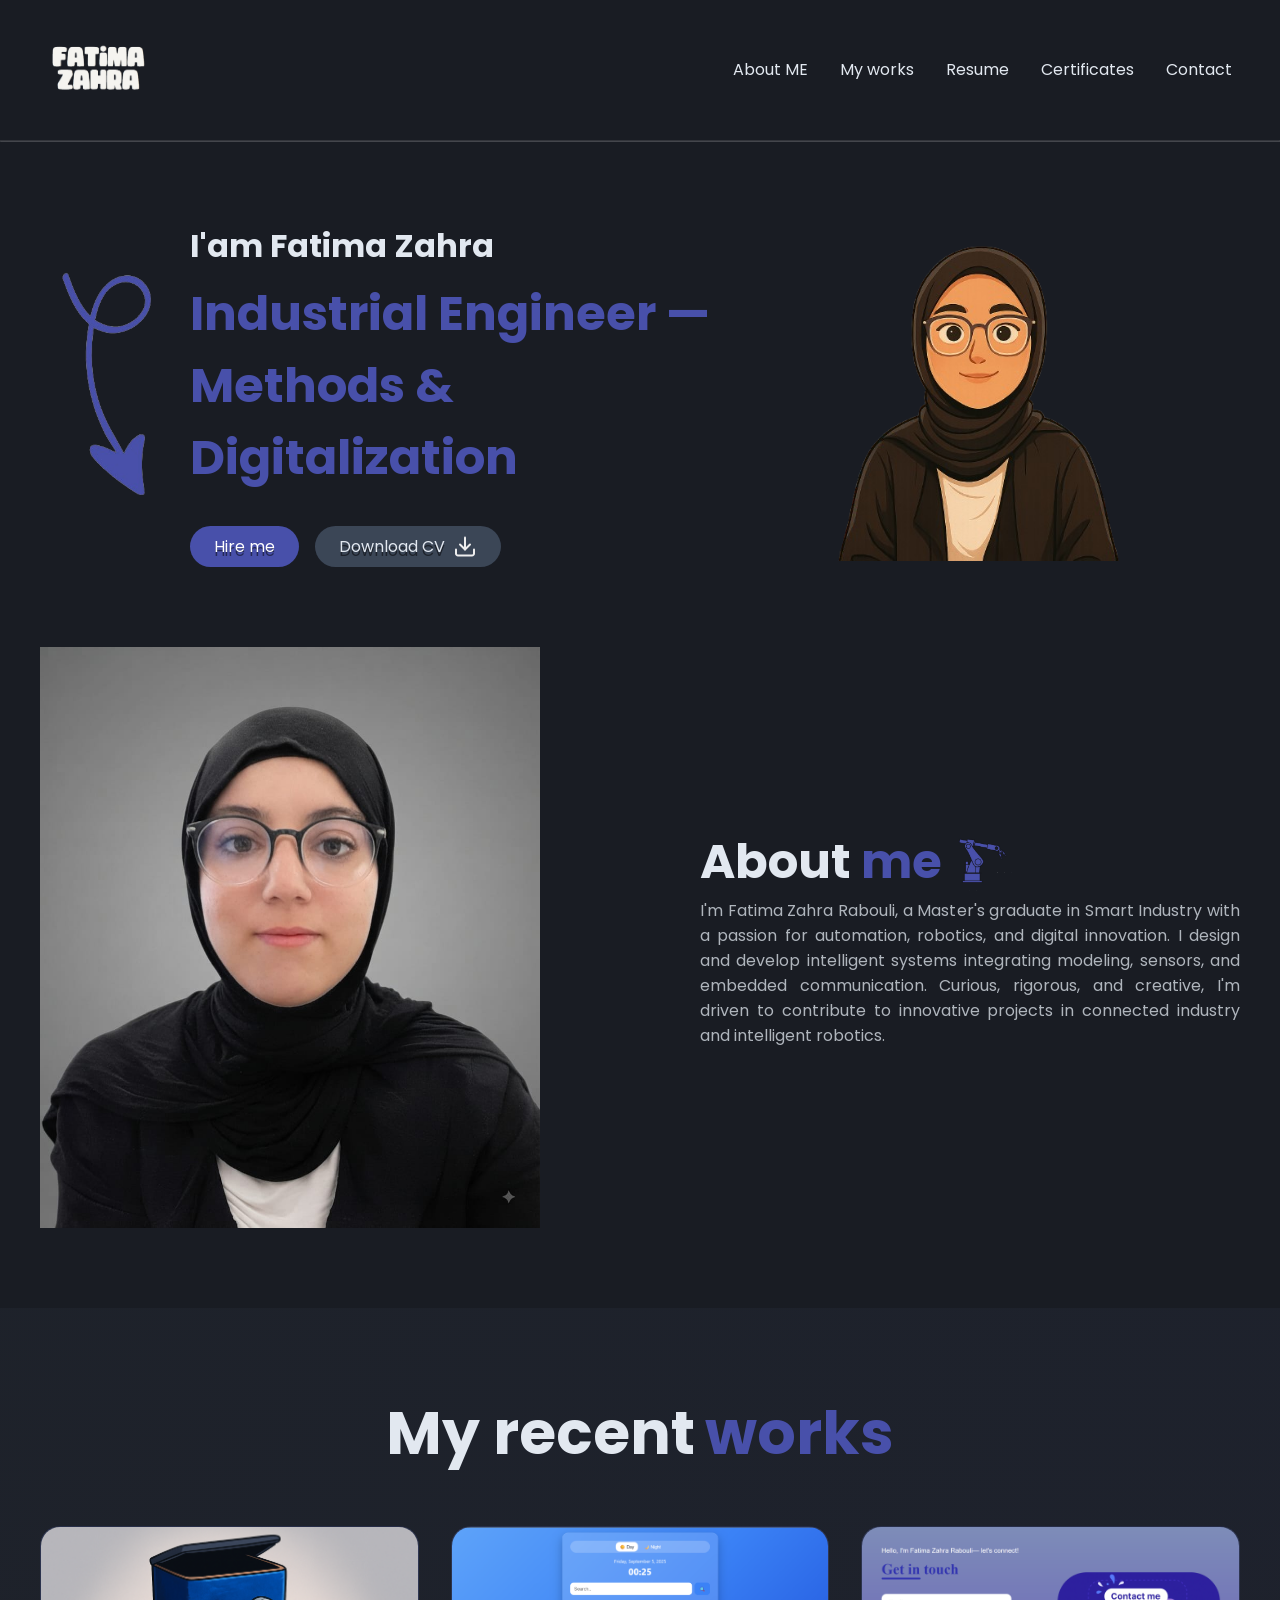
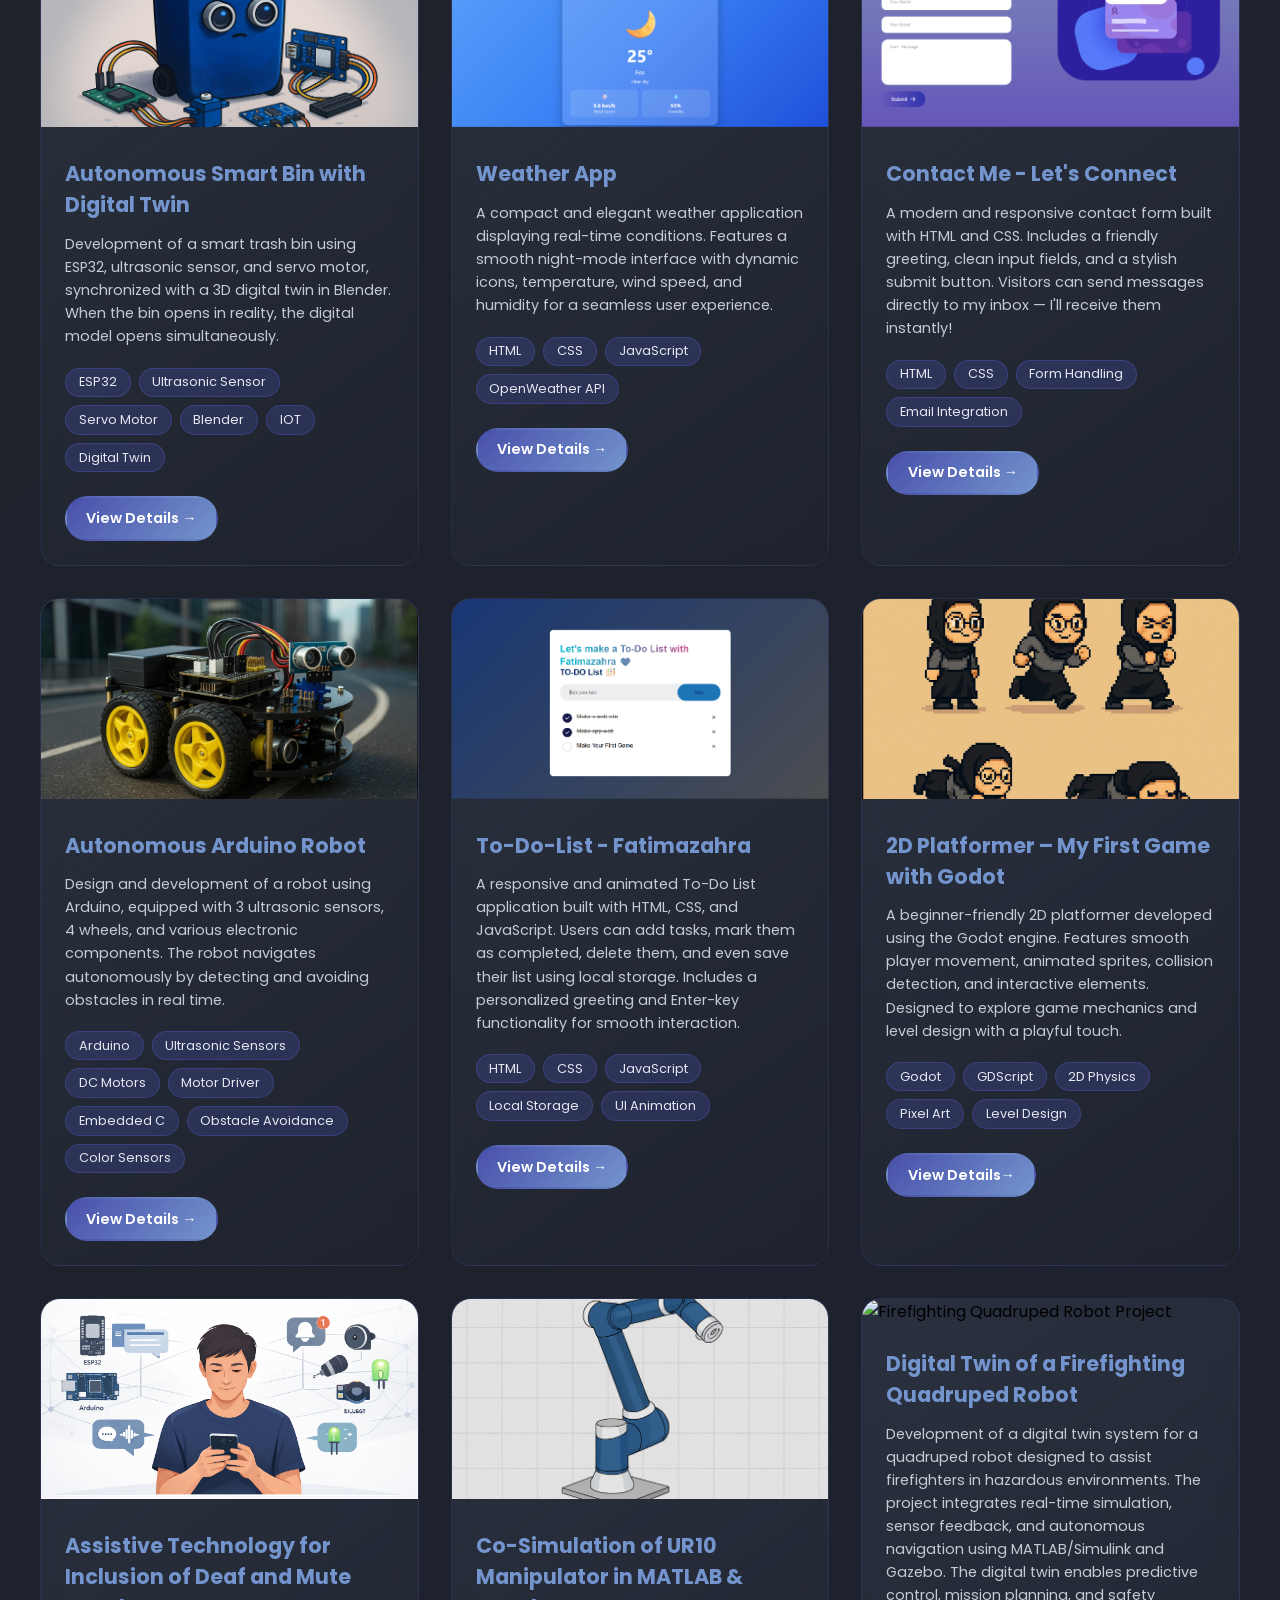
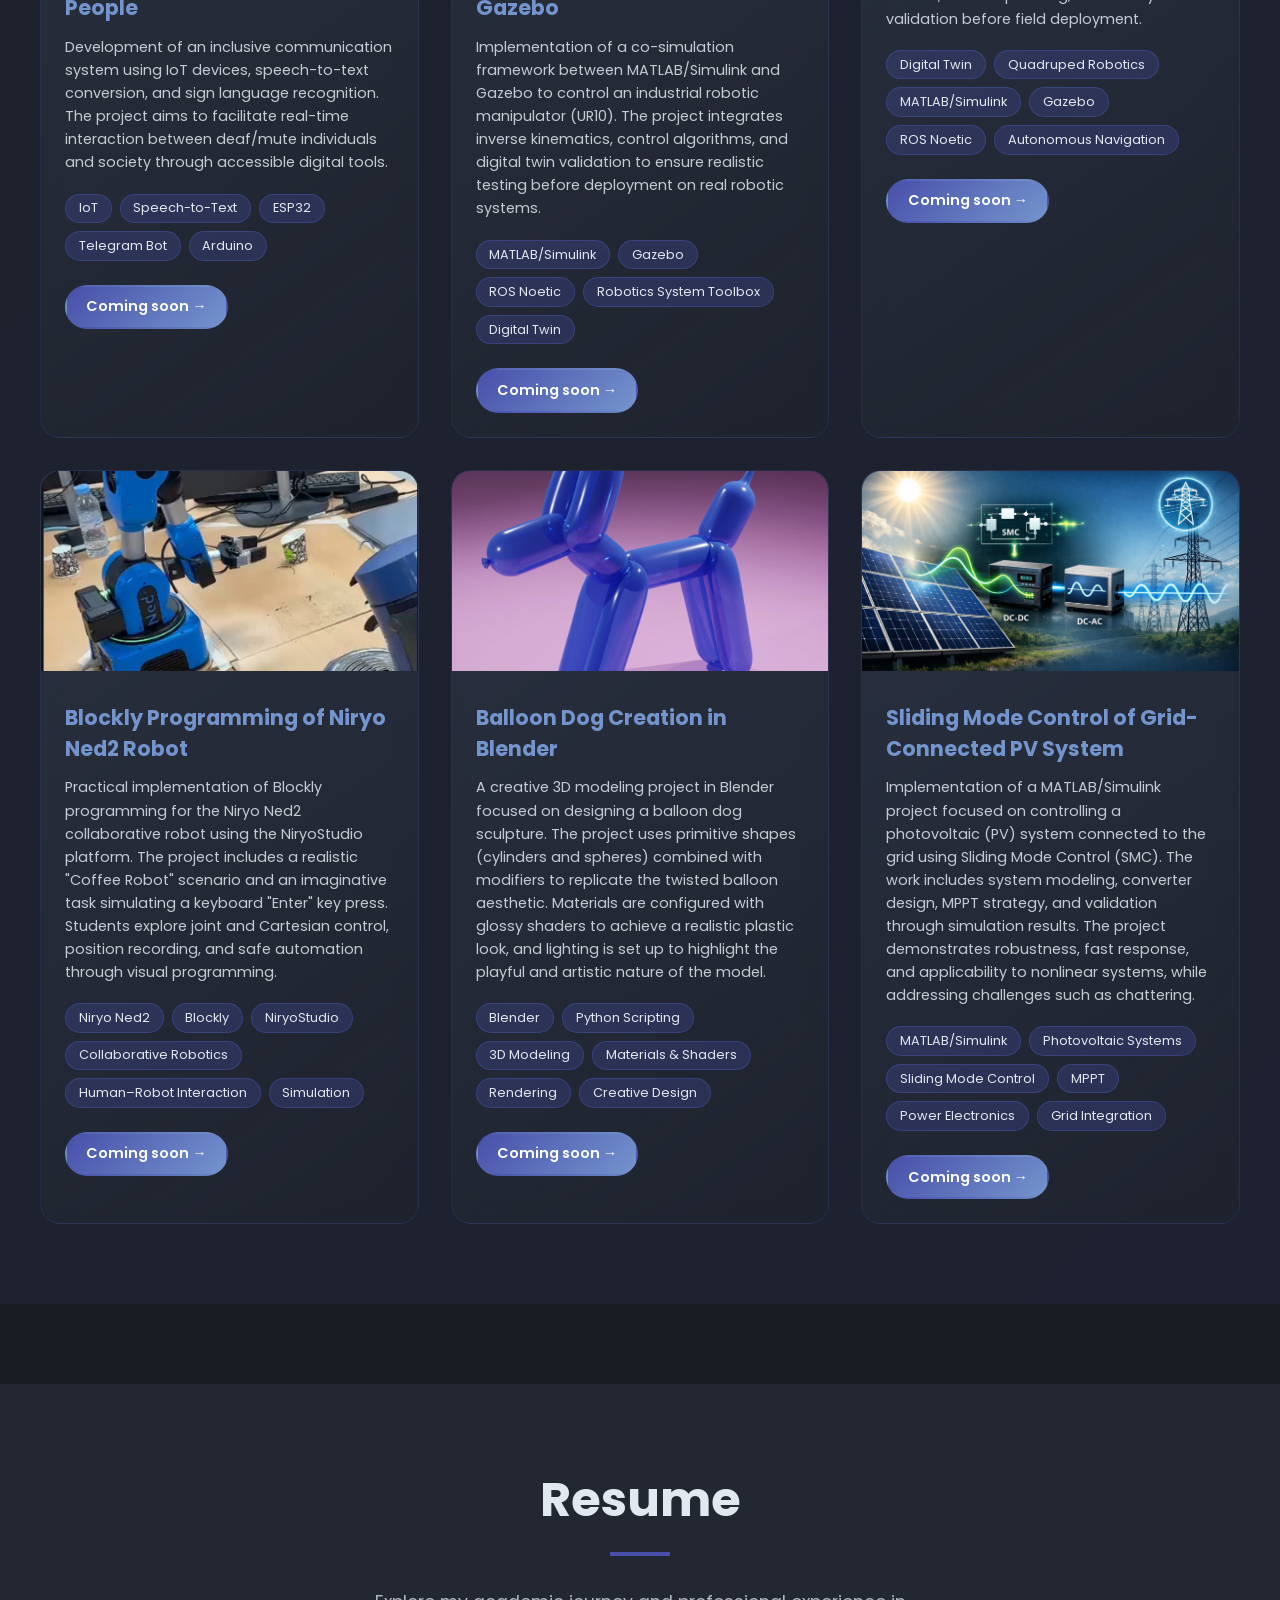
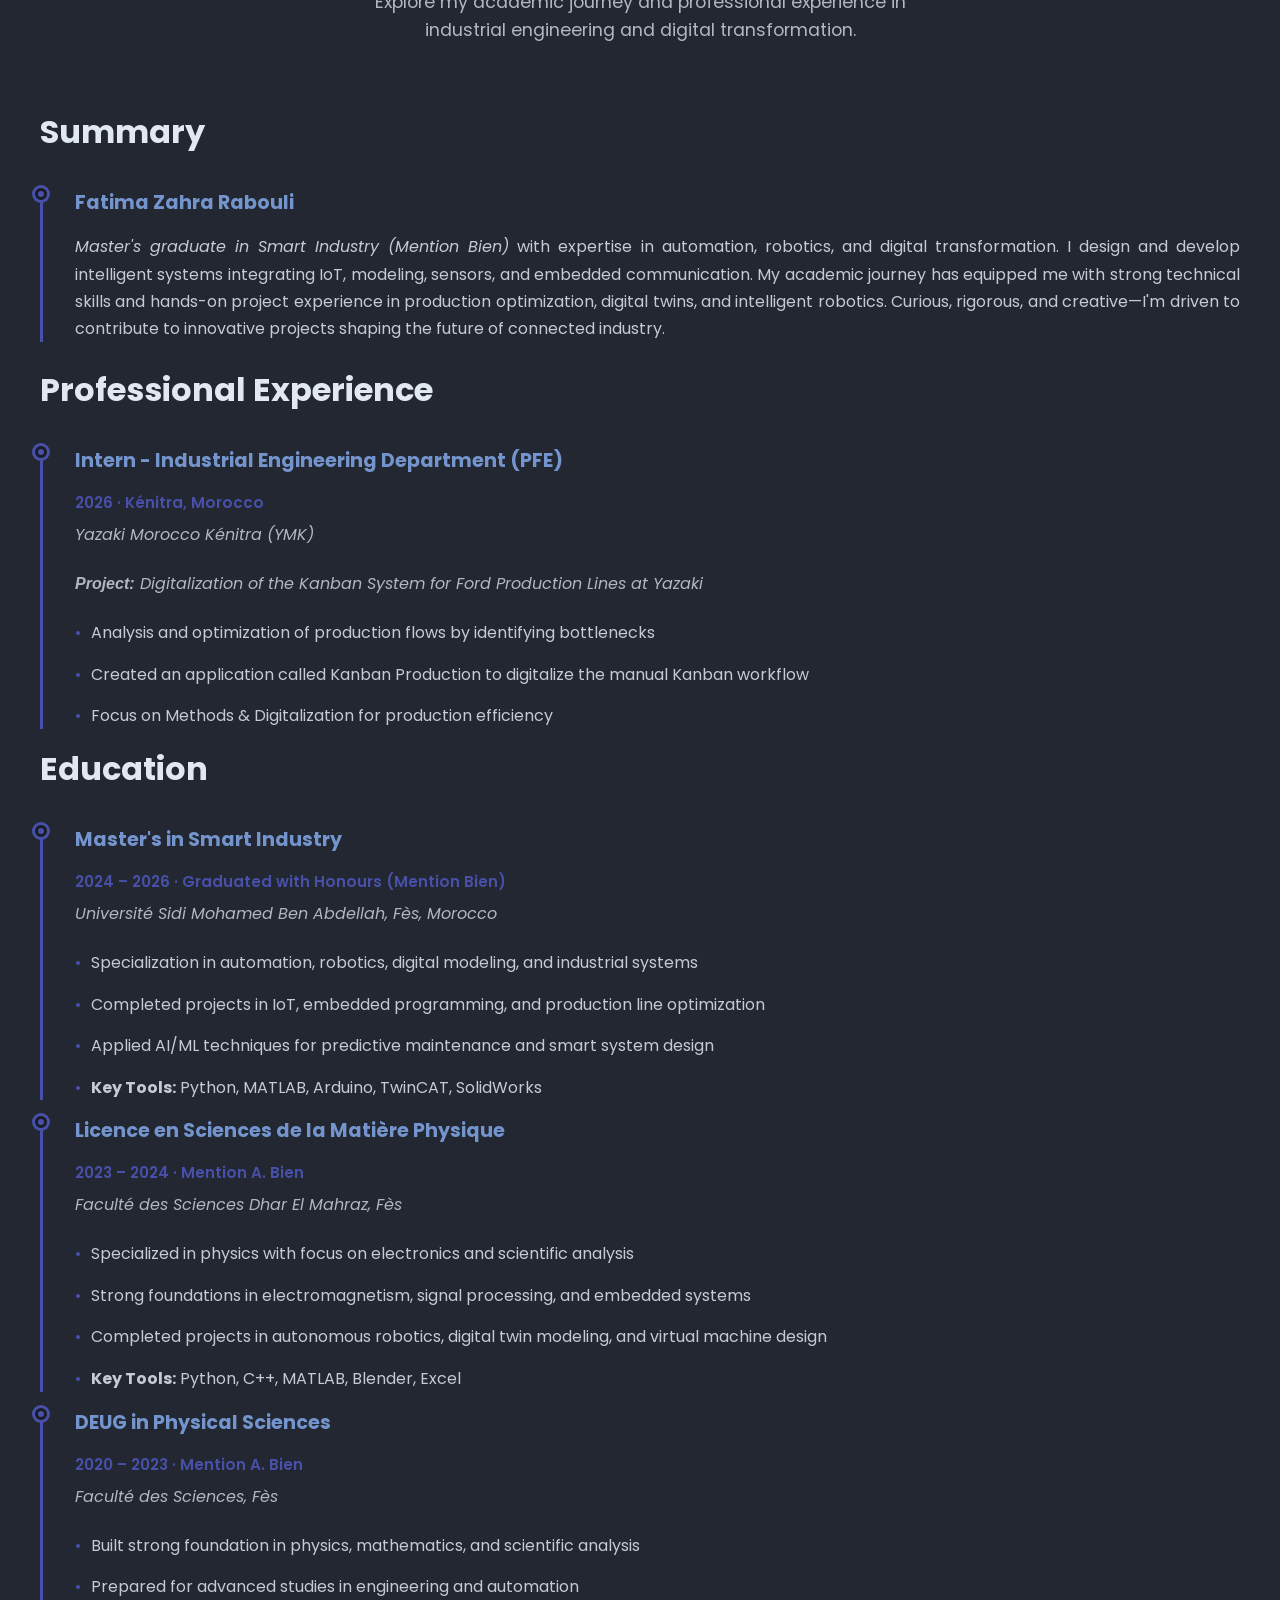
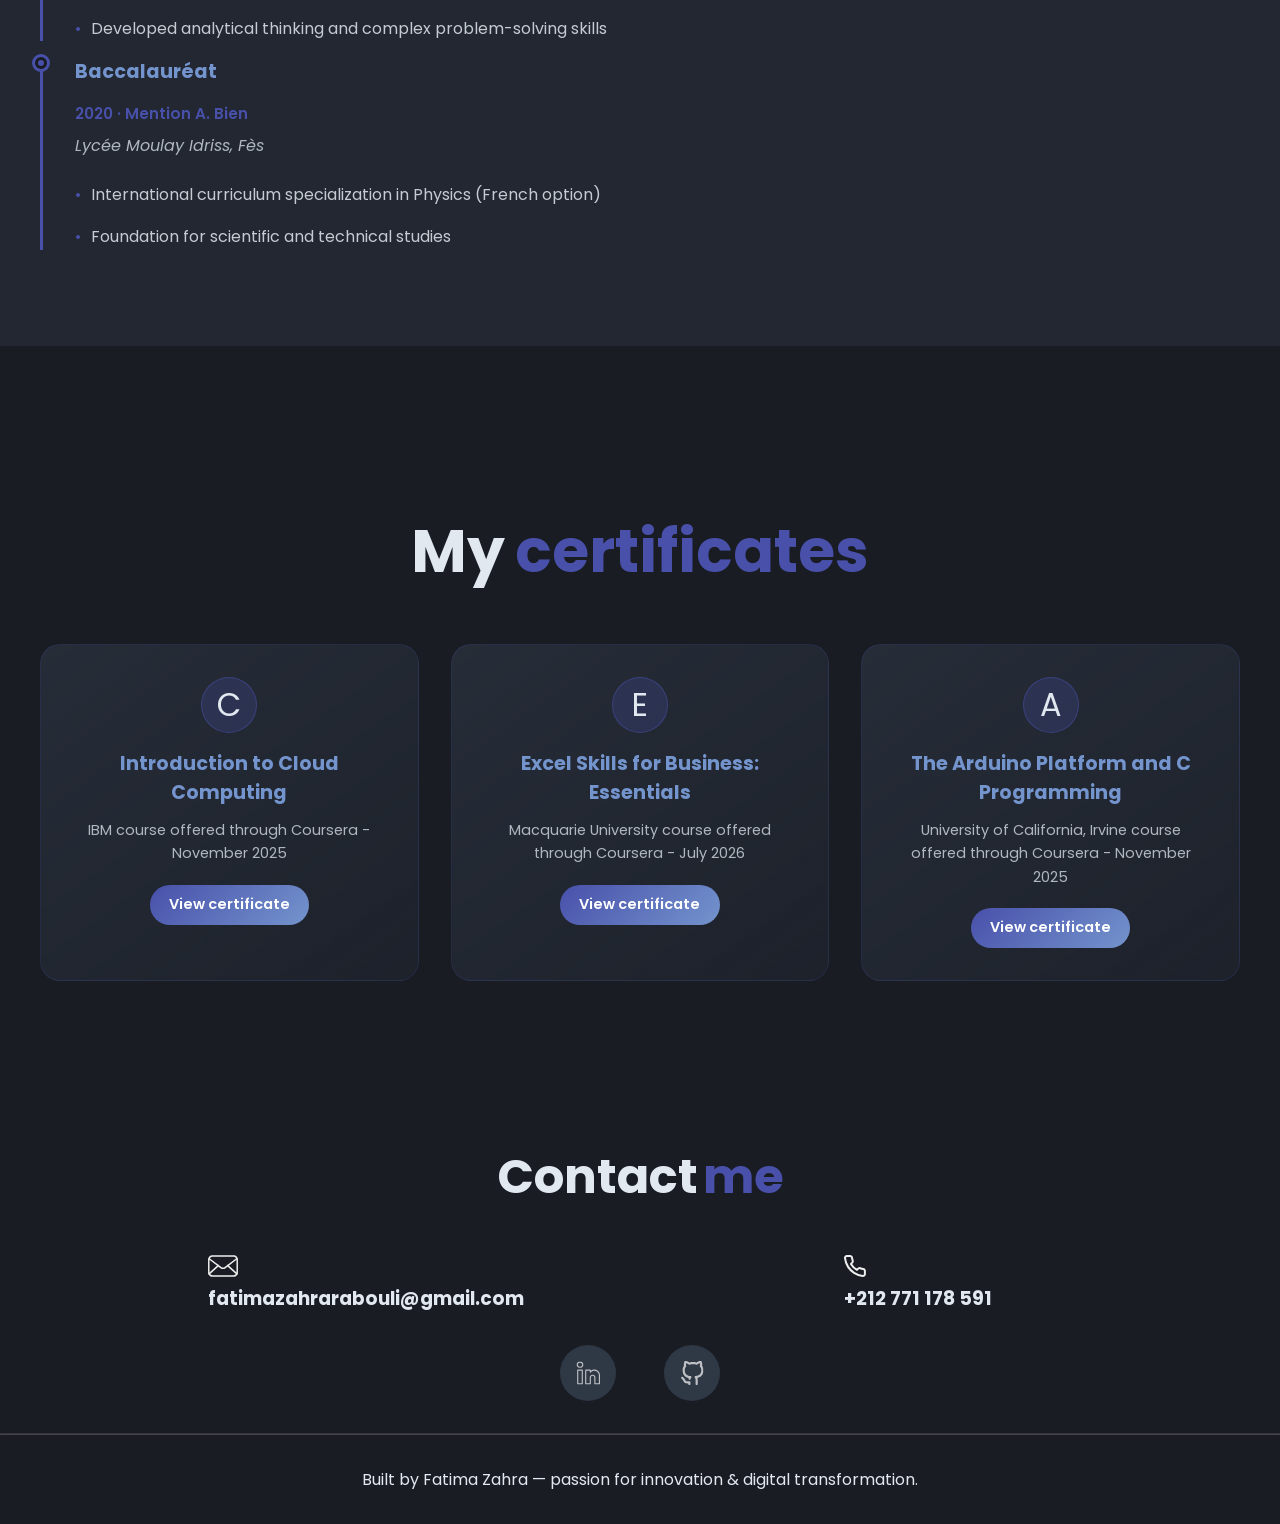
==== commit dad3438b: "mise à jour portfolio" ====
--- a/index.html
+++ b/index.html
@@ -14,10 +14,8 @@
           <li><a href="#aboutMe" >About ME</a></li>
           <li><a href="#Myworks" >My works</a></li>
           <li><a href="#resume" >Resume</a></li>
+          <li><a href="#certificates" >Certificates</a></li>
           <li><a href="#contacteME" >Contact</a></li>
-          
-          
-
         </ul>
     </nav>
   </header>
@@ -25,8 +23,8 @@
 <section class="hero">
   <img class="arrow" src="assets/imgs/arrows2.png" alt="arrow" />
   <div class="heroSub">
-    <h1 class="name">I'am Fatima zahra</h1>
-    <h1 class="title">Aspiring Industrial Engineer</h1>
+    <h1 class="name">I'am Fatima Zahra</h1>
+    <h1 class="title">Industrial Engineer — Methods & Digitalization</h1>
   <div class="heroBtns">
    <a class="hireMe" href="#contacteME">Hire me</a>
    <a class="cv" href="assets/Fatimazahra raboul12i.pdf" download>Download CV
@@ -38,21 +36,20 @@
     </section>
     <section class="aboutMe" id="aboutMe">
       <img 
-      src="assets/imgs/Copilot_20250901_150222.png"
-      alt="aboutMe imge"
+      src="assets/imgs/about-me-photo.jpg"
+      alt="Fatima Zahra portrait"
       class="aboutMeImg"
       />
       <div class="textContaimer"> 
         <div class="textTitle">
           <h1 class="aboutName">About</h1>
           <h1 class="aboutTitle">me</h1>
-          <img src="assets/imgs/Capture_d_écran_2025-09-01_153821-removebg-preview.png"    alt="lightbulb"class="light" />
+          <img src="assets/imgs/Capture_d_écran_2025-09-01_153821-removebg-preview.png" alt="lightbulb" class="light" />
         </div>
         <p class="aboutMePar">
-          I'm Fatima Zahra Rabouli, a Master's student in Smart Industry with a passion for automation, robotics, and digital innovation. I blend technical precision with creative problem-solving to build smarter, more connected systems.d methodical thinking to every challenge. My goal? To contribute to smarter, more connected industries—while staying open to new ideas and collaborations.
+          I'm Fatima Zahra Rabouli, a Master's graduate in Smart Industry with a passion for automation, robotics, and digital innovation. I design and develop intelligent systems integrating modeling, sensors, and embedded communication. Curious, rigorous, and creative, I'm driven to contribute to innovative projects in connected industry and intelligent robotics.
         </p>
       </div>
- 
     </section>
    
 
@@ -78,7 +75,7 @@
             <span class="tech-tag">ESP32</span>
             <span class="tech-tag">Ultrasonic Sensor</span>
             <span class="tech-tag">Servo Motor</span>
-            <span class="tech-tag">Blander</span>
+            <span class="tech-tag">Blender</span>
             <span class="tech-tag">IOT</span>
             <span class="tech-tag">Digital Twin</span>
           </div>
@@ -117,16 +114,16 @@
       <li class="project-card">
         <img src="assets/imgs/Contact me.png" alt="Contact Form" class="project-image">
         <div class="project-info">
-          <h3 class="project-title">Contact Me -Let's Connect</h3>
-          <p class="project-description">
-            A modern and responsive contact form built with HTML and CSS. Includes a friendly greeting, clean input fields, and a stylish submit button. Visitors can send messages directly to my inbox — I’ll receive them instantly!
+          <h3 class="project-title">Contact Me - Let's Connect</h3>
+          <p class="project-description">
+            A modern and responsive contact form built with HTML and CSS. Includes a friendly greeting, clean input fields, and a stylish submit button. Visitors can send messages directly to my inbox — I'll receive them instantly!
           </p>
           <div class="project-technologies">
             <span class="tech-tag">HTML</span>
             <span class="tech-tag">CSS</span>
             <span class="tech-tag">Form Handling</span>
             <span class="tech-tag">Email Integration</span>
-
+          </div>
           <div class="project-links">
             <a href="https://fatimazahrarabouli-byte.github.io/Page-Contact-form/" class="project-link btn-primary" target="_blank">
               View Details →
@@ -138,7 +135,7 @@
       
 
       <li class="project-card">
-        <img src="assets/imgs/robot.png" alt="Autonomous Arduino Robot" class="project-image" target="_blank">
+        <img src="assets/imgs/robot.png" alt="Autonomous Arduino Robot" class="project-image">
         <div class="project-info">
           <h3 class="project-title">Autonomous Arduino Robot</h3>
           <p class="project-description">
@@ -166,9 +163,9 @@
       <li class="project-card">
         <img src="assets/imgs/To-Do-list.png" alt="To-Do-list " class="project-image">
         <div class="project-info">
-          <h3 class="project-title">To-Do-List -Fatimazahra</h3>
-          <p class="project-description">
-                        A responsive and animated To-Do List application built with HTML, CSS, and JavaScript. Users can add tasks, mark them as completed, delete them, and even save their list using local storage. Includes a personalized greeting and Enter-key functionality for smooth interaction.
+          <h3 class="project-title">To-Do-List - Fatimazahra</h3>
+          <p class="project-description">
+            A responsive and animated To-Do List application built with HTML, CSS, and JavaScript. Users can add tasks, mark them as completed, delete them, and even save their list using local storage. Includes a personalized greeting and Enter-key functionality for smooth interaction.
           </p>
           <div class="project-technologies">
             <span class="tech-tag">HTML</span>
@@ -192,7 +189,7 @@
         <div class="project-info">
           <h3 class="project-title">2D Platformer – My First Game with Godot</h3>
           <p class="project-description">
-                         A beginner-friendly 2D platformer developed using the Godot engine. Features smooth player movement, animated sprites, collision detection, and interactive elements. Designed to explore game mechanics and level design with a playful touch.
+            A beginner-friendly 2D platformer developed using the Godot engine. Features smooth player movement, animated sprites, collision detection, and interactive elements. Designed to explore game mechanics and level design with a playful touch.
           </p>
           <div class="project-technologies">
             <span class="tech-tag">Godot</span>
@@ -210,178 +207,162 @@
       </li>
 
       
-      <ul class="projects-grid">
-  <li class="project-card">
-    <img src="assets/imgs/20260104_2252_Inclusion IoT Visuelle_simple_compose_01ke5fx87cfxna2f9zxj678b1r.png" alt="Assistive Inclusion Project" class="project-image">
-    <div class="project-info">
-      <h3 class="project-title">Assistive Technology for Inclusion of Deaf and Mute People</h3>
-      <p class="project-description">
-        Development of an inclusive communication system using IoT devices, speech-to-text conversion, and sign language recognition. 
-        The project aims to facilitate real-time interaction between deaf/mute individuals and society through accessible digital tools.
-      </p>
-      <div class="project-technologies">
-        <span class="tech-tag">IoT</span>
-        <span class="tech-tag">Speech-to-Text</span>
-        <span class="tech-tag">ESP32</span>
-        <span class="tech-tag">Telgramme bot</span>
-        <span class="tech-tag">Arduino</span>
-      </div>
-      <div class="project-links">
-        <a href="https://example.com/inclusion-project" class="project-link btn-primary" target="_blank">
-          Comming soon →
-        </a>
-      </div>
-    </div>
-  </li>
-</ul>
-
-<ul class="projects-grid">
-  <li class="project-card">
-    <img src="assets/imgs/Copilot_20260204_000633.png" alt="UR10 Co-Simulation Project" class="project-image">
-    <div class="project-info">
-      <h3 class="project-title">Co-Simulation of UR10 Manipulator in MATLAB & Gazebo</h3>
-      <p class="project-description">
-        Implementation of a co-simulation framework between MATLAB/Simulink and Gazebo 
-        to control an industrial robotic manipulator (UR10). The project integrates 
-        inverse kinematics, control algorithms, and digital twin validation to ensure 
-        realistic testing before deployment on real robotic systems.
-      </p>
-      <div class="project-technologies">
-        <span class="tech-tag">MATLAB/Simulink</span>
-        <span class="tech-tag">Gazebo</span>
-        <span class="tech-tag">ROS Noetic</span>
-        <span class="tech-tag">Robotics System Toolbox</span>
-        <span class="tech-tag">Digital Twin</span>
-      </div>
-      <div class="project-links">
-        <a href="https://example.com/ur10-cosimulation" class="project-link btn-primary" target="_blank">
-          Comming soon →
-        </a>
-      </div>
-    </div>
-  </li>
-</ul>
-<ul class="projects-grid">
-  <li class="project-card">
-    <img src="assets/imgs/Capture d’écran 2026-02-04 001349.png" alt="Firefighting Quadruped Robot Project" class="project-image">
-    <div class="project-info">
-      <h3 class="project-title">Digital Twin of a Firefighting Quadruped Robot</h3>
-      <p class="project-description">
-        Development of a digital twin system for a quadruped robot designed to assist firefighters 
-        in hazardous environments. The project integrates real-time simulation, sensor feedback, 
-        and autonomous navigation using MATLAB/Simulink and Gazebo. The digital twin enables 
-        predictive control, mission planning, and safety validation before field deployment.
-      </p>
-      <div class="project-technologies">
-        <span class="tech-tag">Digital Twin</span>
-        <span class="tech-tag">Quadruped Robotics</span>
-        <span class="tech-tag">MATLAB/Simulink</span>
-        <span class="tech-tag">Gazebo</span>
-        <span class="tech-tag">ROS Noetic</span>
-        <span class="tech-tag">Autonomous Navigation</span>
-      </div>
-      <div class="project-links">
-        <a href="https://example.com/firequad-digitaltwin" class="project-link btn-primary" target="_blank">
-          Comming soon →
-        </a>
-      </div>
-    </div>
-  </li>
-</ul>
-
-<ul class="projects-grid">
-  <li class="project-card">
-    <img src="assets/imgs/niryo.png" alt="Niryo Ned2 Blockly Programming" class="project-image">
-    <div class="project-info">
-      <h3 class="project-title">Blockly Programming of Niryo Ned2 Robot</h3>
-      <p class="project-description">
-        Practical implementation of Blockly programming for the Niryo Ned2 collaborative robot using the NiryoStudio platform. 
-        The project includes a realistic “Coffee Robot” scenario and an imaginative task simulating a keyboard “Enter” key press. 
-        Students explore joint and Cartesian control, position recording, and safe automation through visual programming.
-      </p>
-      <div class="project-technologies">
-        <span class="tech-tag">Niryo Ned2</span>
-        <span class="tech-tag">Blockly</span>
-        <span class="tech-tag">NiryoStudio</span>
-        <span class="tech-tag">Collaborative Robotics</span>
-        <span class="tech-tag">Human–Robot Interaction</span>
-        <span class="tech-tag">Simulation</span>
-      </div>
-      <div class="project-links">
-        <a href="https://example.com/niryo-blockly-project" class="project-link btn-primary" target="_blank">
-          Comming Soon →
-        </a>
-      </div>
-    </div>
-  </li>
-</ul>
-
-<ul class="projects-grid">
-  <li class="project-card">
-    <img src="assets/imgs/dog.png" alt="Balloon Dog in Blender" class="project-image">
-    <div class="project-info">
-      <h3 class="project-title">Balloon Dog Creation in Blender</h3>
-      <p class="project-description">
-        A creative 3D modeling project in Blender focused on designing a balloon dog sculpture. 
-        The project uses primitive shapes (cylinders and spheres) combined with modifiers to 
-        replicate the twisted balloon aesthetic. Materials are configured with glossy shaders 
-        to achieve a realistic plastic look, and lighting is set up to highlight the playful 
-        and artistic nature of the model.
-      </p>
-      <div class="project-technologies">
-        <span class="tech-tag">Blender</span>
-        <span class="tech-tag">Python Scripting</span>
-        <span class="tech-tag">3D Modeling</span>
-        <span class="tech-tag">Materials & Shaders</span>
-        <span class="tech-tag">Rendering</span>
-        <span class="tech-tag">Creative Design</span>
-      </div>
-      <div class="project-links">
-        <a href="https://example.com/blender-balloon-dog" class="project-link btn-primary" target="_blank">
-          Comming Soon→
-        </a>
-      </div>
-    </div>
-  </li>
-</ul>
-<ul class="projects-grid">
-  <li class="project-card">
-    <img src="assets/imgs/PV.png" alt="PV System with Sliding Mode Control" class="project-image">
-    <div class="project-info">
-      <h3 class="project-title">Sliding Mode Control of Grid-Connected PV System</h3>
-      <p class="project-description">
-        Implementation of a MATLAB/Simulink project focused on controlling a photovoltaic (PV) system 
-        connected to the grid using Sliding Mode Control (SMC). The work includes system modeling, 
-        converter design, MPPT strategy, and validation through simulation results. The project 
-        demonstrates robustness, fast response, and applicability to nonlinear systems, while addressing 
-        challenges such as chattering.
-      </p>
-      <div class="project-technologies">
-        <span class="tech-tag">MATLAB/Simulink</span>
-        <span class="tech-tag">Photovoltaic Systems</span>
-        <span class="tech-tag">Sliding Mode Control</span>
-        <span class="tech-tag">MPPT</span>
-        <span class="tech-tag">Power Electronics</span>
-        <span class="tech-tag">Grid Integration</span>
-      </div>
-      <div class="project-links">
-        <a href="https://example.com/pv-smc-project" class="project-link btn-primary" target="_blank">
-          comming sonne →
-        </a>
-      </div>
-    </div>
-  </li>
-</ul>
+      <li class="project-card">
+        <img src="assets/imgs/20260104_2252_Inclusion IoT Visuelle_simple_compose_01ke5fx87cfxna2f9zxj678b1r.png" alt="Assistive Inclusion Project" class="project-image">
+        <div class="project-info">
+          <h3 class="project-title">Assistive Technology for Inclusion of Deaf and Mute People</h3>
+          <p class="project-description">
+            Development of an inclusive communication system using IoT devices, speech-to-text conversion, and sign language recognition. 
+            The project aims to facilitate real-time interaction between deaf/mute individuals and society through accessible digital tools.
+          </p>
+          <div class="project-technologies">
+            <span class="tech-tag">IoT</span>
+            <span class="tech-tag">Speech-to-Text</span>
+            <span class="tech-tag">ESP32</span>
+            <span class="tech-tag">Telegram Bot</span>
+            <span class="tech-tag">Arduino</span>
+          </div>
+          <div class="project-links">
+            <a href="https://example.com/inclusion-project" class="project-link btn-primary" target="_blank">
+              Coming soon →
+            </a>
+          </div>
+        </div>
+      </li>
+
+      <li class="project-card">
+        <img src="assets/imgs/Copilot_20260204_000633.png" alt="UR10 Co-Simulation Project" class="project-image">
+        <div class="project-info">
+          <h3 class="project-title">Co-Simulation of UR10 Manipulator in MATLAB & Gazebo</h3>
+          <p class="project-description">
+            Implementation of a co-simulation framework between MATLAB/Simulink and Gazebo 
+            to control an industrial robotic manipulator (UR10). The project integrates 
+            inverse kinematics, control algorithms, and digital twin validation to ensure 
+            realistic testing before deployment on real robotic systems.
+          </p>
+          <div class="project-technologies">
+            <span class="tech-tag">MATLAB/Simulink</span>
+            <span class="tech-tag">Gazebo</span>
+            <span class="tech-tag">ROS Noetic</span>
+            <span class="tech-tag">Robotics System Toolbox</span>
+            <span class="tech-tag">Digital Twin</span>
+          </div>
+          <div class="project-links">
+            <a href="https://example.com/ur10-cosimulation" class="project-link btn-primary" target="_blank">
+              Coming soon →
+            </a>
+          </div>
+        </div>
+      </li>
+
+      <li class="project-card">
+        <img src="assets/imgs/Capture d'écran 2026-02-04 001349.png" alt="Firefighting Quadruped Robot Project" class="project-image">
+        <div class="project-info">
+          <h3 class="project-title">Digital Twin of a Firefighting Quadruped Robot</h3>
+          <p class="project-description">
+            Development of a digital twin system for a quadruped robot designed to assist firefighters 
+            in hazardous environments. The project integrates real-time simulation, sensor feedback, 
+            and autonomous navigation using MATLAB/Simulink and Gazebo. The digital twin enables 
+            predictive control, mission planning, and safety validation before field deployment.
+          </p>
+          <div class="project-technologies">
+            <span class="tech-tag">Digital Twin</span>
+            <span class="tech-tag">Quadruped Robotics</span>
+            <span class="tech-tag">MATLAB/Simulink</span>
+            <span class="tech-tag">Gazebo</span>
+            <span class="tech-tag">ROS Noetic</span>
+            <span class="tech-tag">Autonomous Navigation</span>
+          </div>
+          <div class="project-links">
+            <a href="https://example.com/firequad-digitaltwin" class="project-link btn-primary" target="_blank">
+              Coming soon →
+            </a>
+          </div>
+        </div>
+      </li>
+
+      <li class="project-card">
+        <img src="assets/imgs/niryo.png" alt="Niryo Ned2 Blockly Programming" class="project-image">
+        <div class="project-info">
+          <h3 class="project-title">Blockly Programming of Niryo Ned2 Robot</h3>
+          <p class="project-description">
+            Practical implementation of Blockly programming for the Niryo Ned2 collaborative robot using the NiryoStudio platform. 
+            The project includes a realistic "Coffee Robot" scenario and an imaginative task simulating a keyboard "Enter" key press. 
+            Students explore joint and Cartesian control, position recording, and safe automation through visual programming.
+          </p>
+          <div class="project-technologies">
+            <span class="tech-tag">Niryo Ned2</span>
+            <span class="tech-tag">Blockly</span>
+            <span class="tech-tag">NiryoStudio</span>
+            <span class="tech-tag">Collaborative Robotics</span>
+            <span class="tech-tag">Human–Robot Interaction</span>
+            <span class="tech-tag">Simulation</span>
+          </div>
+          <div class="project-links">
+            <a href="https://example.com/niryo-blockly-project" class="project-link btn-primary" target="_blank">
+              Coming soon →
+            </a>
+          </div>
+        </div>
+      </li>
+
+      <li class="project-card">
+        <img src="assets/imgs/dog.png" alt="Balloon Dog in Blender" class="project-image">
+        <div class="project-info">
+          <h3 class="project-title">Balloon Dog Creation in Blender</h3>
+          <p class="project-description">
+            A creative 3D modeling project in Blender focused on designing a balloon dog sculpture. 
+            The project uses primitive shapes (cylinders and spheres) combined with modifiers to 
+            replicate the twisted balloon aesthetic. Materials are configured with glossy shaders 
+            to achieve a realistic plastic look, and lighting is set up to highlight the playful 
+            and artistic nature of the model.
+          </p>
+          <div class="project-technologies">
+            <span class="tech-tag">Blender</span>
+            <span class="tech-tag">Python Scripting</span>
+            <span class="tech-tag">3D Modeling</span>
+            <span class="tech-tag">Materials & Shaders</span>
+            <span class="tech-tag">Rendering</span>
+            <span class="tech-tag">Creative Design</span>
+          </div>
+          <div class="project-links">
+            <a href="https://example.com/blender-balloon-dog" class="project-link btn-primary" target="_blank">
+              Coming soon →
+            </a>
+          </div>
+        </div>
+      </li>
+
+      <li class="project-card">
+        <img src="assets/imgs/PV.png" alt="PV System with Sliding Mode Control" class="project-image">
+        <div class="project-info">
+          <h3 class="project-title">Sliding Mode Control of Grid-Connected PV System</h3>
+          <p class="project-description">
+            Implementation of a MATLAB/Simulink project focused on controlling a photovoltaic (PV) system 
+            connected to the grid using Sliding Mode Control (SMC). The work includes system modeling, 
+            converter design, MPPT strategy, and validation through simulation results. The project 
+            demonstrates robustness, fast response, and applicability to nonlinear systems, while addressing 
+            challenges such as chattering.
+          </p>
+          <div class="project-technologies">
+            <span class="tech-tag">MATLAB/Simulink</span>
+            <span class="tech-tag">Photovoltaic Systems</span>
+            <span class="tech-tag">Sliding Mode Control</span>
+            <span class="tech-tag">MPPT</span>
+            <span class="tech-tag">Power Electronics</span>
+            <span class="tech-tag">Grid Integration</span>
+          </div>
+          <div class="project-links">
+            <a href="https://example.com/pv-smc-project" class="project-link btn-primary" target="_blank">
+              Coming soon →
+            </a>
+          </div>
+        </div>
+      </li>
 
     </ul>
   </div>
 </section>
-
-
-
-
-<!-- ADD THIS SECTION BETWEEN "My works" AND "Resume" SECTIONS -->
-<!-- Place it after the closing </section> tag of Myworks and before <section class="resumeSection"> -->
 
 
    <section class="resumeSection" id="resume">
@@ -391,7 +372,7 @@
       <h2 class="resumeTitle">Resume</h2>
       <div class="resumeLine"></div>
       <p class="resumeDescription">
-        Explore my academic journey — from foundational physics to advanced smart industry systems.
+        Explore my academic journey and professional experience in industrial engineering and digital transformation.
       </p>
     </div>
 
@@ -403,14 +384,35 @@
         <div class="summaryContent">
           <h4 class="summaryName">Fatima Zahra Rabouli</h4>
           <p class="summaryText">
-            <em>Final-year Master's student in Smart Industry</em> with a strong foundation in automation, robotics, and digital modeling.  
-            Passionate about intelligent systems and industrial innovation, I combine technical precision with creative problem-solving to design smarter, more connected environments.  
-            My academic journey and hands-on projects reflect a commitment to modernizing production through IoT, embedded programming, and digital twins.  
-            Always curious and methodical, I’m driven by the challenge of transforming ideas into impactful solutions.
+            <em>Master's graduate in Smart Industry (Mention Bien)</em> with expertise in automation, robotics, and digital transformation. I design and develop intelligent systems integrating IoT, modeling, sensors, and embedded communication. My academic journey has equipped me with strong technical skills and hands-on project experience in production optimization, digital twins, and intelligent robotics. Curious, rigorous, and creative—I'm driven to contribute to innovative projects shaping the future of connected industry.
           </p>
         </div>
       </div>
     </div>
+
+    <!-- Professional Experience -->
+    <div class="experienceSection">
+      <h3 class="sectionTitle">Professional Experience</h3>
+      <div class="experienceGrid">
+
+        <!-- Stage PFE -->
+        <div class="experienceCard">
+          <div class="timelineIcon"></div>
+          <div class="experienceContent">
+            <h4 class="experienceTitle">Intern - Industrial Engineering Department (PFE)</h4>
+            <div class="experienceDate">2026 · Kénitra, Morocco</div>
+            <div class="experienceCompany">Yazaki Morocco Kénitra (YMK)</div>
+            <div class="experienceRole"><strong>Project:</strong> Digitalization of the Kanban System for Ford Production Lines at Yazaki</div>
+            <ul class="experienceDetails">
+              <li>Analysis and optimization of production flows by identifying bottlenecks</li>
+              <li>Created an application called Kanban Production to digitalize the manual Kanban workflow</li>
+              <li>Focus on Methods & Digitalization for production efficiency</li>
+            </ul>
+          </div>
+        </div>
+
+      </div> <!-- /experienceGrid -->
+    </div> <!-- /experienceSection -->
 
     <!-- Education -->
     <div class="educationSection">
@@ -421,14 +423,14 @@
         <div class="educationCard">
           <div class="timelineIcon"></div>
           <div class="educationContent">
-            <h4 class="educationTitle">Master’s in Smart Industry</h4>
-            <div class="educationDate">2024 – 2025 (Final Year)</div>
+            <h4 class="educationTitle">Master's in Smart Industry</h4>
+            <div class="educationDate">2024 – 2026 · Graduated with Honours (Mention Bien)</div>
             <div class="educationSchool">Université Sidi Mohamed Ben Abdellah, Fès, Morocco</div>
             <ul class="educationDetails">
-              <li>Focused on automation, robotics, digital modeling, and industrial systems.</li>
-              <li>Completed projects in IoT, embedded programming, and production line optimization.</li>
-              <li>Applied AI/ML for predictive maintenance and smart system design.</li>
-              <li><strong>Tools:</strong> Python, MATLAB, Arduino, TwinCAT, SolidWorks.</li>
+              <li>Specialization in automation, robotics, digital modeling, and industrial systems</li>
+              <li>Completed projects in IoT, embedded programming, and production line optimization</li>
+              <li>Applied AI/ML techniques for predictive maintenance and smart system design</li>
+              <li><strong>Key Tools:</strong> Python, MATLAB, Arduino, TwinCAT, SolidWorks</li>
             </ul>
           </div>
         </div>
@@ -438,13 +440,13 @@
           <div class="timelineIcon"></div>
           <div class="educationContent">
             <h4 class="educationTitle">Licence en Sciences de la Matière Physique</h4>
-            <div class="educationDate">2023 – 2024</div>
+            <div class="educationDate">2023 – 2024 · Mention A. Bien</div>
             <div class="educationSchool">Faculté des Sciences Dhar El Mahraz, Fès</div>
             <ul class="educationDetails">
-              <li>Specialized in physics with a focus on electronics and scientific analysis.</li>
-              <li>Developed strong foundations in electromagnetism, signal processing, and embedded systems.</li>
-              <li>Completed academic projects including autonomous robotics, digital twin modeling, and virtual machine creation.</li>
-              <li><strong>Tools:</strong> Python, C++, MATLAB, Blender, Excel.</li>
+              <li>Specialized in physics with focus on electronics and scientific analysis</li>
+              <li>Strong foundations in electromagnetism, signal processing, and embedded systems</li>
+              <li>Completed projects in autonomous robotics, digital twin modeling, and virtual machine design</li>
+              <li><strong>Key Tools:</strong> Python, C++, MATLAB, Blender, Excel</li>
             </ul>
           </div>
         </div>
@@ -454,12 +456,26 @@
           <div class="timelineIcon"></div>
           <div class="educationContent">
             <h4 class="educationTitle">DEUG in Physical Sciences</h4>
-            <div class="educationDate">2020 – 2023</div>
+            <div class="educationDate">2020 – 2023 · Mention A. Bien</div>
             <div class="educationSchool">Faculté des Sciences, Fès</div>
             <ul class="educationDetails">
-              <li>Built a strong foundation in physics, mathematics, and scientific analysis.</li>
-              <li>Prepared for advanced studies in engineering and automation.</li>
-              <li>Developed analytical thinking and problem-solving skills.</li>
+              <li>Built strong foundation in physics, mathematics, and scientific analysis</li>
+              <li>Prepared for advanced studies in engineering and automation</li>
+              <li>Developed analytical thinking and complex problem-solving skills</li>
+            </ul>
+          </div>
+        </div>
+
+        <!-- Baccalauréat -->
+        <div class="educationCard">
+          <div class="timelineIcon"></div>
+          <div class="educationContent">
+            <h4 class="educationTitle">Baccalauréat</h4>
+            <div class="educationDate">2020 · Mention A. Bien</div>
+            <div class="educationSchool">Lycée Moulay Idriss, Fès</div>
+            <ul class="educationDetails">
+              <li>International curriculum specialization in Physics (French option)</li>
+              <li>Foundation for scientific and technical studies</li>
             </ul>
           </div>
         </div>
@@ -468,6 +484,39 @@
     </div> <!-- /educationSection -->
 
   </div> <!-- /resumeContainer -->
+</section>
+
+
+<section class="certificatesSection" id="certificates">
+  <div class="certificatesContainer">
+    <div class="certificatesTitle">
+      <h1 class="aboutName">My</h1>
+      <h1 class="aboutTitle">certificates</h1>
+    </div>
+
+    <div class="certificatesGrid">
+      <article class="certificateCard">
+        <div class="certificateIcon">C</div>
+        <h3 class="certificateTitle">Introduction to Cloud Computing</h3>
+        <p class="certificateDescription">IBM course offered through Coursera - November 2025</p>
+        <a href="assets/certificates/cloud-computing.pdf" class="certificateLink" target="_blank">View certificate</a>
+      </article>
+
+      <article class="certificateCard">
+        <div class="certificateIcon">E</div>
+        <h3 class="certificateTitle">Excel Skills for Business: Essentials</h3>
+        <p class="certificateDescription">Macquarie University course offered through Coursera - July 2026</p>
+        <a href="assets/certificates/excel-skills-for-business.pdf" class="certificateLink" target="_blank">View certificate</a>
+      </article>
+
+      <article class="certificateCard">
+        <div class="certificateIcon">A</div>
+        <h3 class="certificateTitle">The Arduino Platform and C Programming</h3>
+        <p class="certificateDescription">University of California, Irvine course offered through Coursera - November 2025</p>
+        <a href="assets/certificates/arduino-c-programming.pdf" class="certificateLink" target="_blank">View certificate</a>
+      </article>
+    </div>
+  </div>
 </section>
 
 
@@ -485,7 +534,7 @@
       </div>
       <div class="emailAndPhone">
         <img src="assets/svg/phone.svg" alt="phone logo">
-        <h3>0771178591</h3>
+        <h3>+212 771 178 591</h3>
       </div>
     </div>
     <div class="socialMedia"> 
@@ -501,7 +550,7 @@
 <hr />
 
 <footer>
-  <p>Built by Fatima Zahra — passion for innovation.</p>
+  <p>Built by Fatima Zahra — passion for innovation & digital transformation.</p>
 </footer>
 
 </body>
--- a/styles.css
+++ b/styles.css
@@ -12,6 +12,44 @@
     background-color: rgb(25, 28, 35);
 }
 
+@keyframes fadeUp {
+    from {
+        opacity: 0;
+        transform: translateY(28px);
+    }
+    to {
+        opacity: 1;
+        transform: translateY(0);
+    }
+}
+
+@keyframes fadeIn {
+    from {
+        opacity: 0;
+    }
+    to {
+        opacity: 1;
+    }
+}
+
+@keyframes floatSoft {
+    0%, 100% {
+        transform: translateY(0);
+    }
+    50% {
+        transform: translateY(-12px);
+    }
+}
+
+@keyframes lineGrow {
+    from {
+        width: 0;
+    }
+    to {
+        width: 60px;
+    }
+}
+
 header{
     display: flex;
     justify-content: space-between;
@@ -19,6 +57,7 @@
     margin: 2rem auto;
     padding: 0 0.5rem;
     max-width: 1200px;
+    animation: fadeIn 0.8s ease both;
 }
 .logo{
     width: 100px;      
@@ -35,10 +74,13 @@
 .navigation a{ 
     text-decoration: none;
     color: #e2e8f0;
+    transition: color 0.3s ease, transform 0.3s ease;
+    display: inline-block;
 }
 
 .navigation a:hover{ 
     color: rgb(139, 92, 246);
+    transform: translateY(-3px);
 }
 
 hr { 
@@ -51,6 +93,7 @@
     align-items: center;
     margin: 5rem auto;
     max-width: 1200px;
+    animation: fadeUp 0.9s ease both;
 }
 
 .heroImg{
@@ -58,12 +101,14 @@
   height: auto;
   display: block;
   margin: auto;
+  animation: floatSoft 4.5s ease-in-out infinite;
 }
 
 .heroSub{
     display: flex;
     flex-direction: column;
     gap: 0.5rem;
+    animation: fadeUp 1s ease 0.15s both;
 }
 
 .name {
@@ -89,6 +134,7 @@
     text-decoration: none;
     padding: 0.5rem 1.5rem;
     text-shadow: 0px 4px rgba(0, 0, 0, 0.5) ;
+    transition: transform 0.3s ease, box-shadow 0.3s ease, background-color 0.3s ease;
 }
 
 .cv{
@@ -102,10 +148,19 @@
     align-items: center;
     gap: 0.5rem;
     backdrop-filter: blur(4px);
-}
+    transition: transform 0.3s ease, box-shadow 0.3s ease, background-color 0.3s ease;
+}
+
+.hireMe:hover,
+.cv:hover {
+    transform: translateY(-4px);
+    box-shadow: 0 12px 24px rgba(72, 80, 170, 0.35);
+}
+
 .arrow {
   width: 150px; /* ajuste la largeur */
   height: auto; /* garde les proportions */
+  animation: floatSoft 3.5s ease-in-out infinite;
 }
 
 .aboutMe{
@@ -115,12 +170,14 @@
     margin: 5rem auto;
     max-width: 1200px;
     gap: 10rem;
+    animation: fadeUp 0.9s ease both;
 }
 .aboutMeImg{
     width: 500px;
   height: auto;
   display: block;
   margin: auto;
+  animation: floatSoft 5s ease-in-out infinite;
 }
 
 .textContainer{
@@ -164,6 +221,7 @@
     margin: 5rem 0;
     display: flex;
     flex-direction: column;
+    animation: fadeUp 0.9s ease both;
 }
 
 .resumeContainer {
@@ -188,6 +246,7 @@
     height: 4px;
     background-color: #4850aa;
     margin: 0 auto 2rem auto;
+    animation: lineGrow 0.8s ease 0.2s both;
 }
 
 .resumeDescription {
@@ -219,6 +278,7 @@
     position: relative;
     padding-left: 2rem;
     border-left: 3px solid #4850aa;
+    animation: fadeUp 0.8s ease both;
 }
 
 .timelineIcon {
@@ -231,9 +291,17 @@
     border-radius: 50%;
     border: 3px solid rgb(25, 28, 35);
     box-shadow: 0 0 0 3px #4850aa;
-}
-
-.summaryName, .experienceTitle {
+    transition: transform 0.3s ease, box-shadow 0.3s ease;
+}
+
+.summaryCard:hover .timelineIcon,
+.experienceCard:hover .timelineIcon,
+.educationCard:hover .timelineIcon {
+    transform: scale(1.2);
+    box-shadow: 0 0 0 5px rgba(72, 80, 170, 0.45);
+}
+
+.summaryName {
     color: #7494cd;
     font-size: 1.2rem;
     font-weight: 700;
@@ -250,30 +318,36 @@
 
 
 /* Education Section */
-.educationDate {
+.educationDate,
+.experienceDate {
     color: #4850aa;
     font-weight: 600;
     margin-bottom: 0.5rem;
     font-size: 0.95rem;
 }
-.educationTitle{
+.educationTitle,
+.experienceTitle {
      color: #7494cd;
     font-size: 1.2rem;
     font-weight: 700;
     margin-bottom: 1rem;
 }
-.educationSchool {
+.educationSchool,
+.experienceCompany,
+.experienceRole {
     color: rgba(226, 232, 240, 0.75);
     font-style: italic;
     margin-bottom: 1.5rem;
 }
 
-.educationDetails {
+.educationDetails,
+.experienceDetails {
     list-style: none;
     padding: 0;
 }
 
-.educationDetails li {
+.educationDetails li,
+.experienceDetails li {
     color: rgba(226, 232, 240, 0.85);
     margin-bottom: 1rem;
     line-height: 1.6;
@@ -281,7 +355,8 @@
     padding-left: 1rem;
 }
 
-.educationDetails li::before {
+.educationDetails li::before,
+.experienceDetails li::before {
     content: "•";
     color: #4850aa;
     position: absolute;
@@ -309,6 +384,7 @@
     gap: 2rem;
     margin: 2rem auto;
     max-width: 1200px;
+    animation: fadeUp 0.9s ease both;
 }
 
 .contactTitle{
@@ -355,6 +431,13 @@
     background-color: rgba(71, 85, 105, 0.5);
     backdrop-filter: blur(4px);
     padding: 1rem ;
+    transition: transform 0.3s ease, background-color 0.3s ease, box-shadow 0.3s ease;
+}
+
+.socialMedia a:hover {
+    transform: translateY(-5px) scale(1.05);
+    background-color: rgba(72, 80, 170, 0.7);
+    box-shadow: 0 12px 24px rgba(72, 80, 170, 0.3);
 }
 
 .socialMedia img{
@@ -507,6 +590,7 @@
     gap: 10px;
     font-size: 2.5rem;
     margin-bottom: 3rem;
+    animation: fadeUp 0.8s ease both;
 }
 
 .projects-grid {
@@ -524,7 +608,20 @@
     transition: all 0.3s ease;
     border: 1px solid rgba(72, 80, 170, 0.2);
     backdrop-filter: blur(10px);
-}
+    animation: fadeUp 0.75s ease both;
+}
+
+.project-card:nth-child(2) { animation-delay: 0.08s; }
+.project-card:nth-child(3) { animation-delay: 0.16s; }
+.project-card:nth-child(4) { animation-delay: 0.24s; }
+.project-card:nth-child(5) { animation-delay: 0.32s; }
+.project-card:nth-child(6) { animation-delay: 0.4s; }
+.project-card:nth-child(7) { animation-delay: 0.48s; }
+.project-card:nth-child(8) { animation-delay: 0.56s; }
+.project-card:nth-child(9) { animation-delay: 0.64s; }
+.project-card:nth-child(10) { animation-delay: 0.72s; }
+.project-card:nth-child(11) { animation-delay: 0.8s; }
+.project-card:nth-child(12) { animation-delay: 0.88s; }
 
 .project-card:hover {
     transform: translateY(-10px);
@@ -616,6 +713,108 @@
     border-color: rgba(226, 232, 240, 0.6);
 }
 
+.certificatesSection {
+    padding: 5rem 2rem;
+    margin: 5rem 0;
+    animation: fadeUp 0.9s ease both;
+}
+
+.certificatesContainer {
+    max-width: 1200px;
+    margin: 0 auto;
+}
+
+.certificatesTitle {
+    display: flex;
+    align-items: center;
+    justify-content: center;
+    gap: 10px;
+    font-size: 2.5rem;
+    margin-bottom: 3rem;
+    animation: fadeUp 0.8s ease both;
+}
+
+.certificatesGrid {
+    display: grid;
+    grid-template-columns: repeat(auto-fit, minmax(260px, 1fr));
+    gap: 2rem;
+}
+
+.certificateCard {
+    background: linear-gradient(145deg, rgba(71, 85, 105, 0.3), rgba(30, 35, 45, 0.8));
+    border: 1px solid rgba(72, 80, 170, 0.2);
+    border-radius: 20px;
+    padding: 2rem;
+    text-align: center;
+    backdrop-filter: blur(10px);
+    animation: fadeUp 0.75s ease both;
+    transition: transform 0.3s ease, box-shadow 0.3s ease, border-color 0.3s ease;
+}
+
+.certificateCard:hover {
+    transform: translateY(-10px);
+    box-shadow: 0 20px 40px rgba(72, 80, 170, 0.3);
+    border-color: rgba(72, 80, 170, 0.5);
+}
+
+.certificateIcon {
+    width: 56px;
+    height: 56px;
+    margin: 0 auto 1rem auto;
+    border-radius: 50%;
+    background-color: rgba(72, 80, 170, 0.25);
+    color: #e2e8f0;
+    display: flex;
+    align-items: center;
+    justify-content: center;
+    font-size: 2rem;
+    border: 1px solid rgba(72, 80, 170, 0.5);
+}
+
+.certificateTitle {
+    color: #7494cd;
+    font-size: 1.2rem;
+    font-weight: 700;
+    margin-bottom: 0.8rem;
+}
+
+.certificateDescription {
+    color: rgba(226, 232, 240, 0.75);
+    line-height: 1.6;
+    font-size: 0.9rem;
+    margin-bottom: 1.2rem;
+}
+
+.certificateLink {
+    display: inline-flex;
+    align-items: center;
+    justify-content: center;
+    padding: 0.6rem 1.2rem;
+    border-radius: 25px;
+    text-decoration: none;
+    font-size: 0.9rem;
+    font-weight: 600;
+    color: white;
+    background: linear-gradient(135deg, #4850aa, #7494cd);
+    transition: transform 0.3s ease, box-shadow 0.3s ease;
+}
+
+.certificateLink:hover {
+    transform: translateY(-2px);
+    box-shadow: 0 8px 16px rgba(72, 80, 170, 0.4);
+}
+
+@media (prefers-reduced-motion: reduce) {
+    *,
+    *::before,
+    *::after {
+        animation-duration: 0.01ms !important;
+        animation-iteration-count: 1 !important;
+        scroll-behavior: auto !important;
+        transition-duration: 0.01ms !important;
+    }
+}
+
 /* Media Queries pour la section Works */
 @media (max-width: 1024px){
     .Myworks{
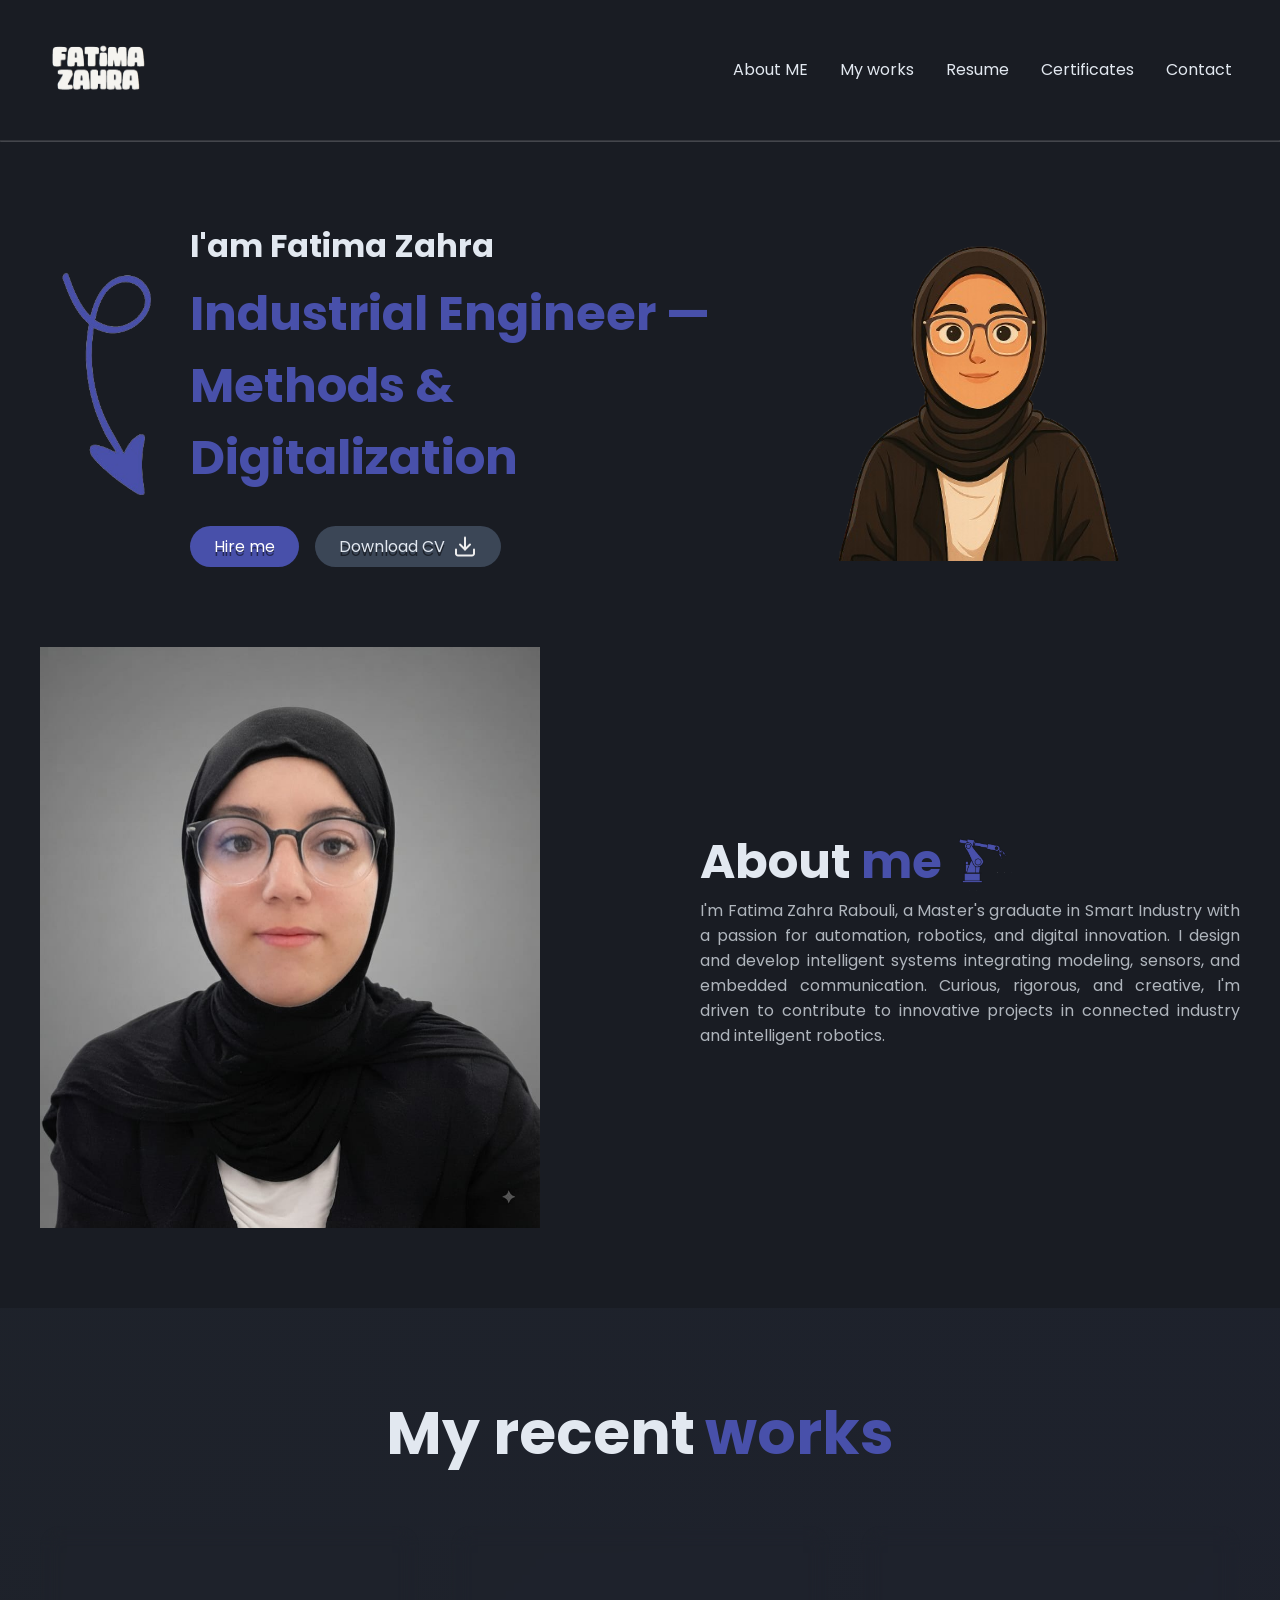
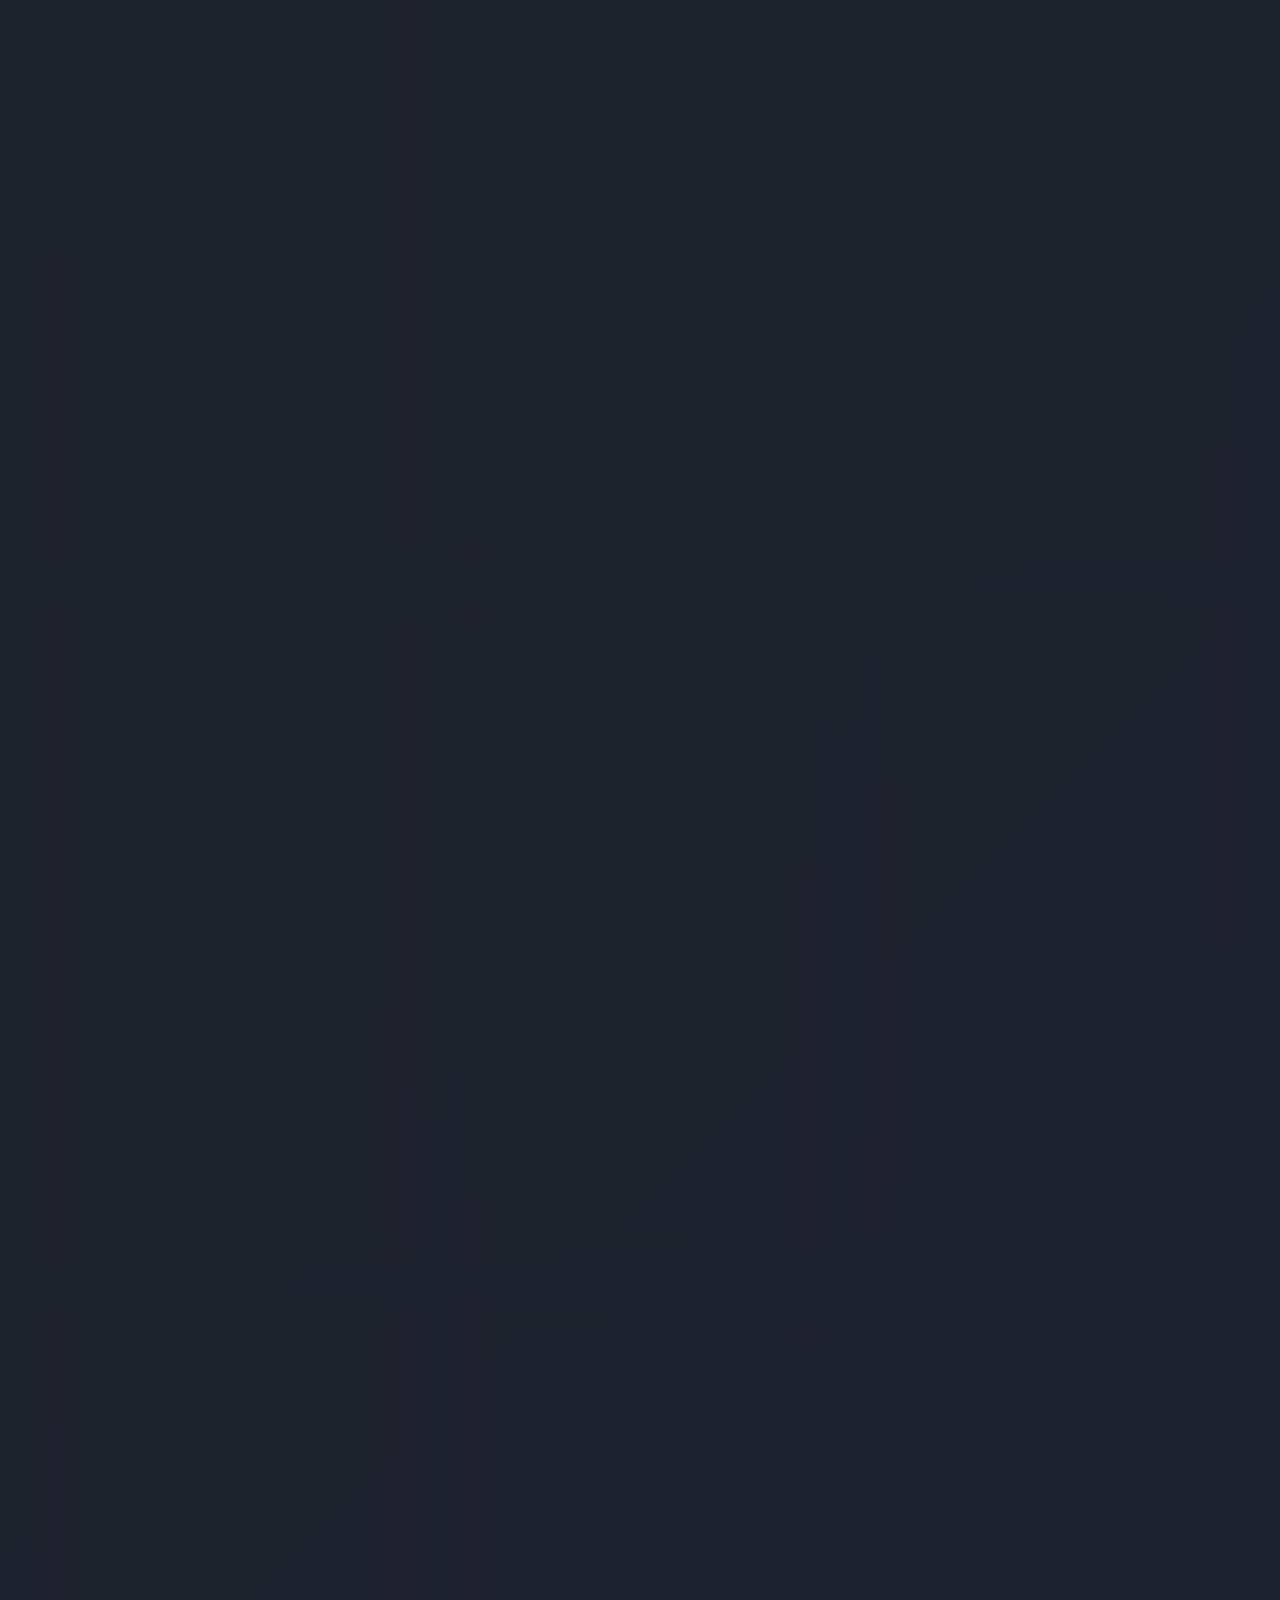
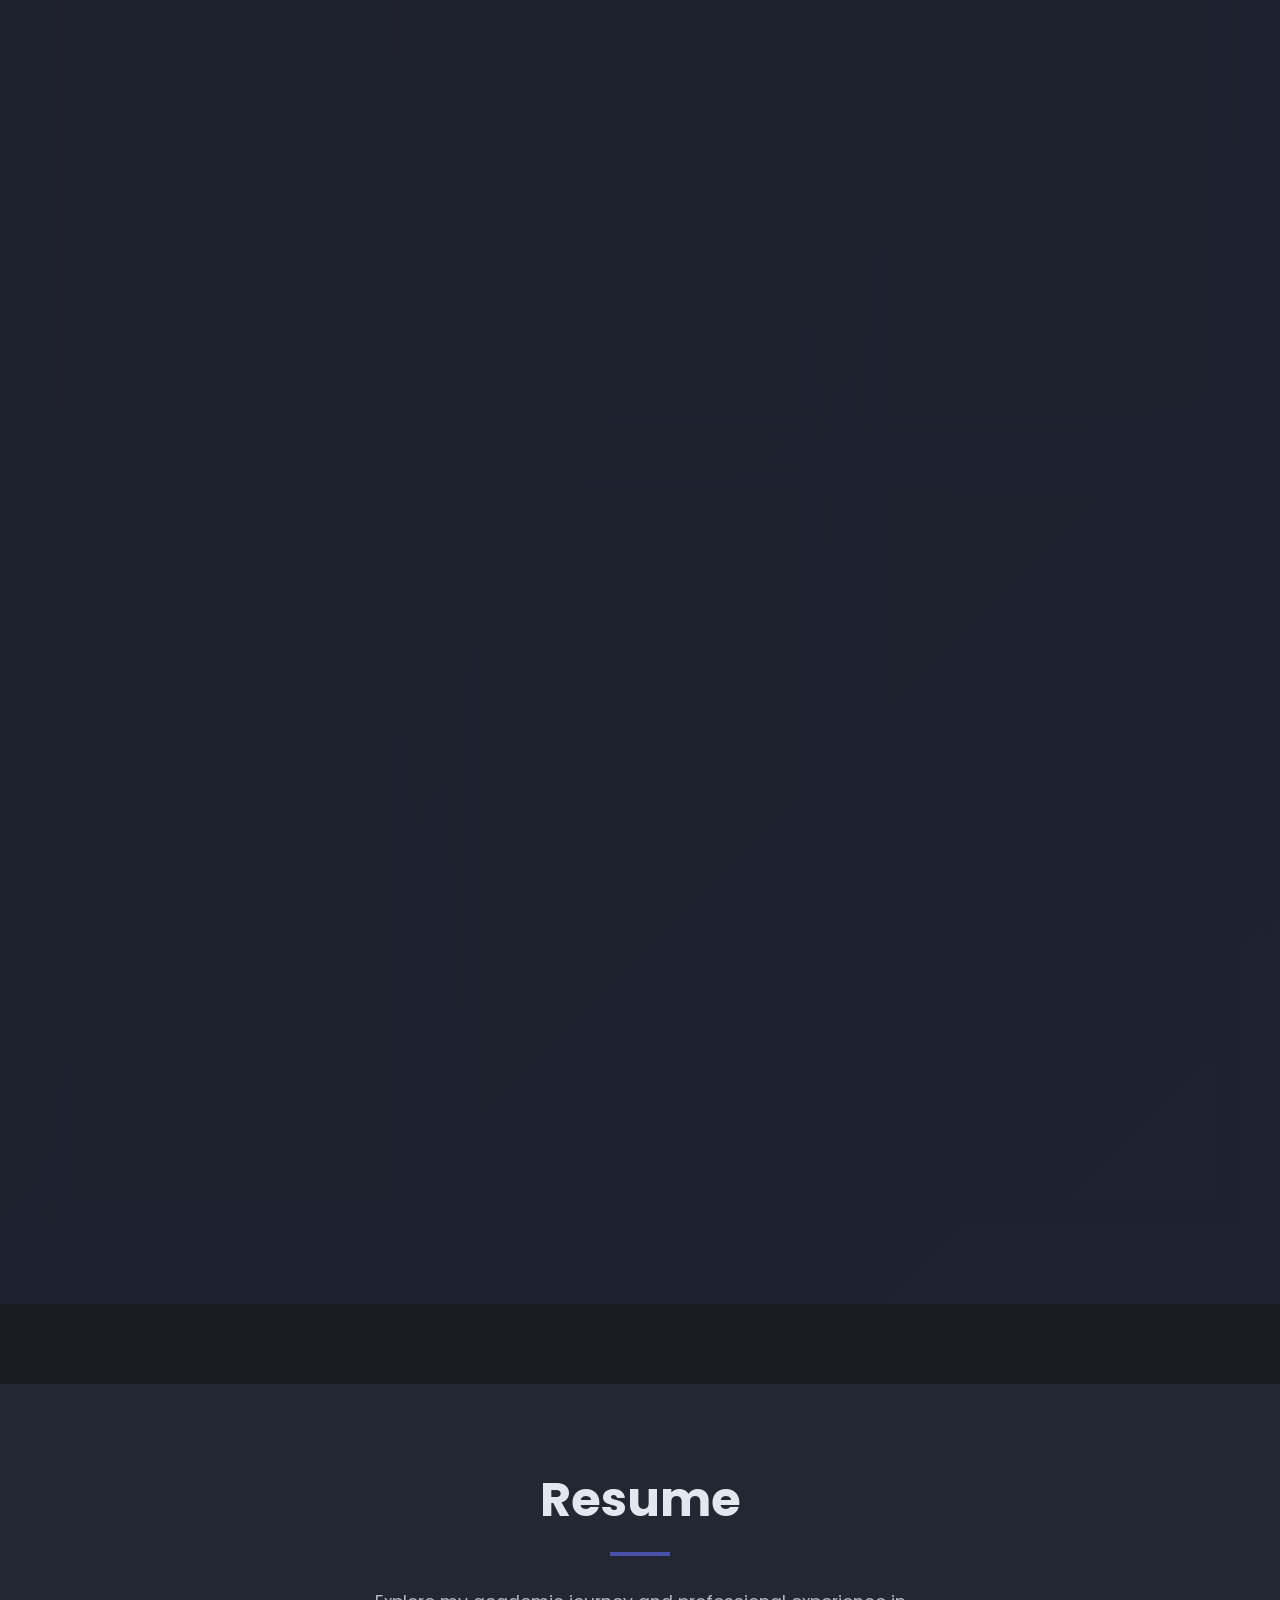
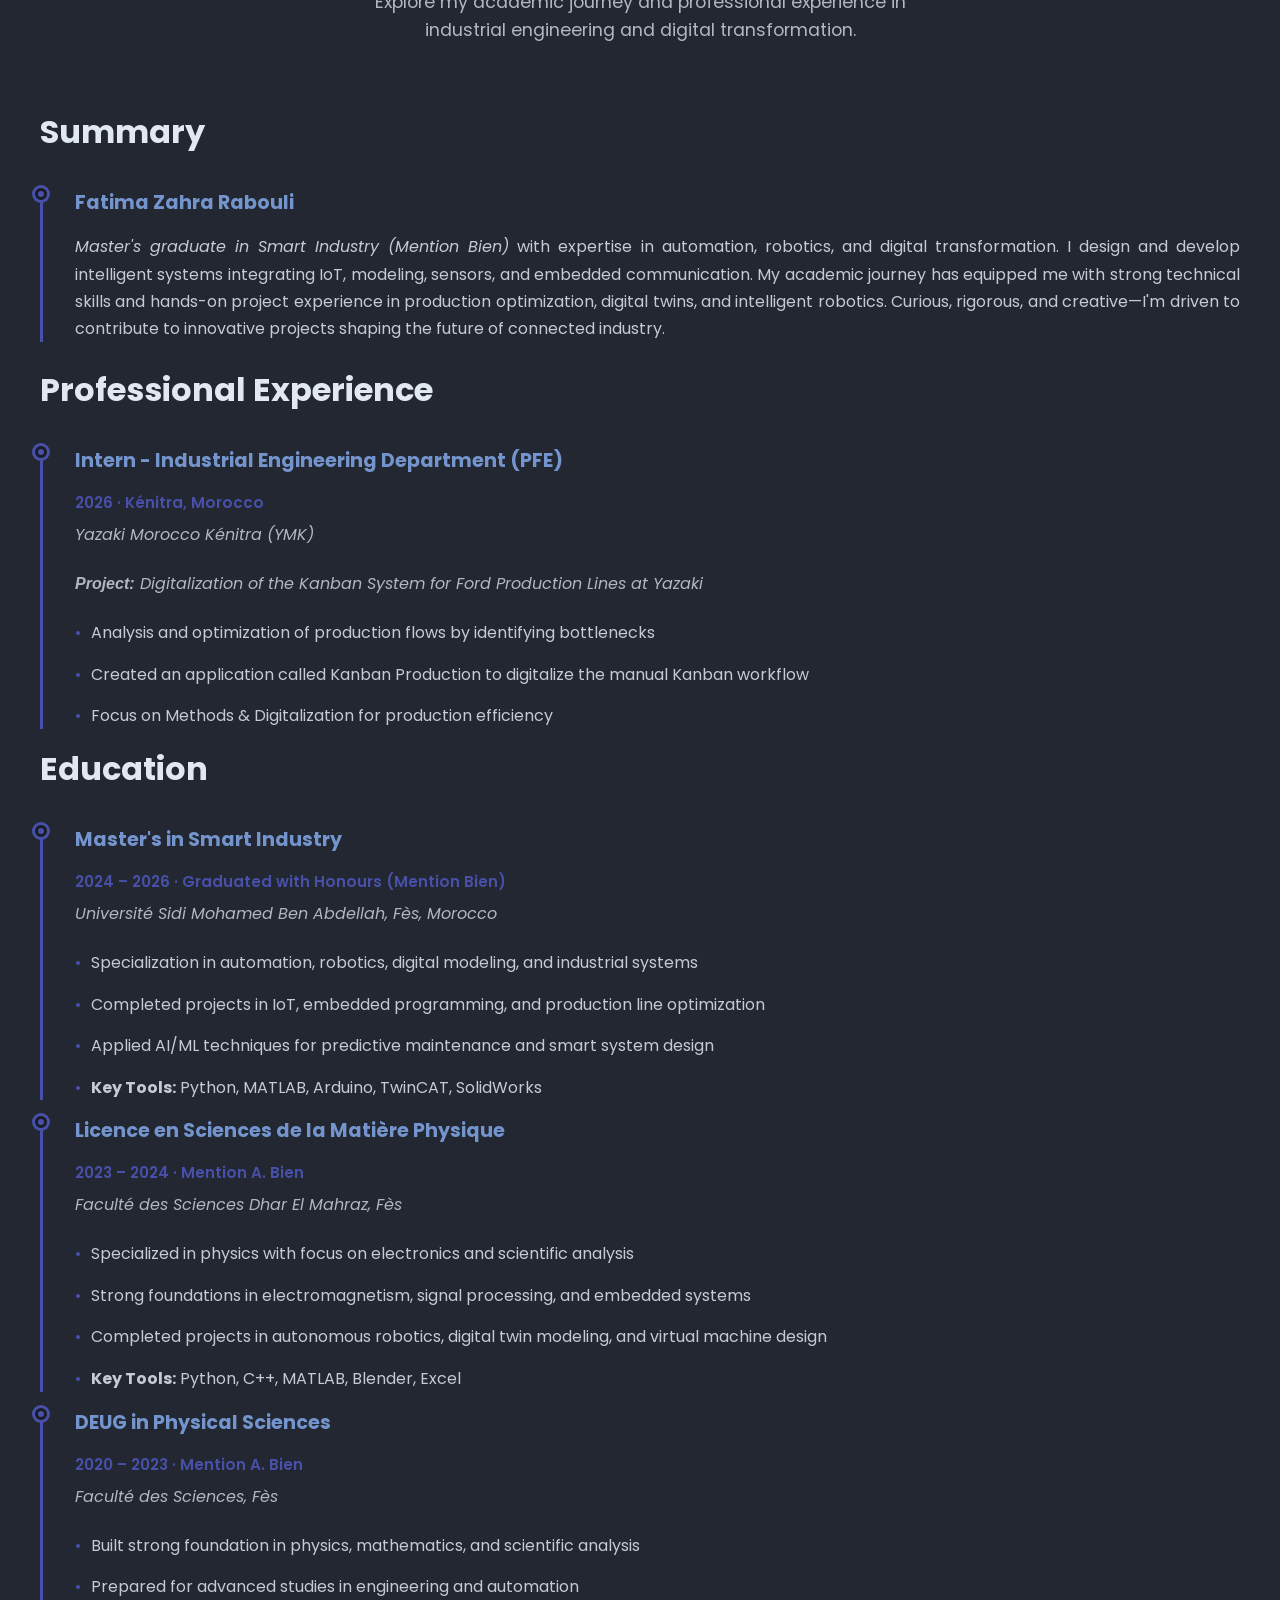
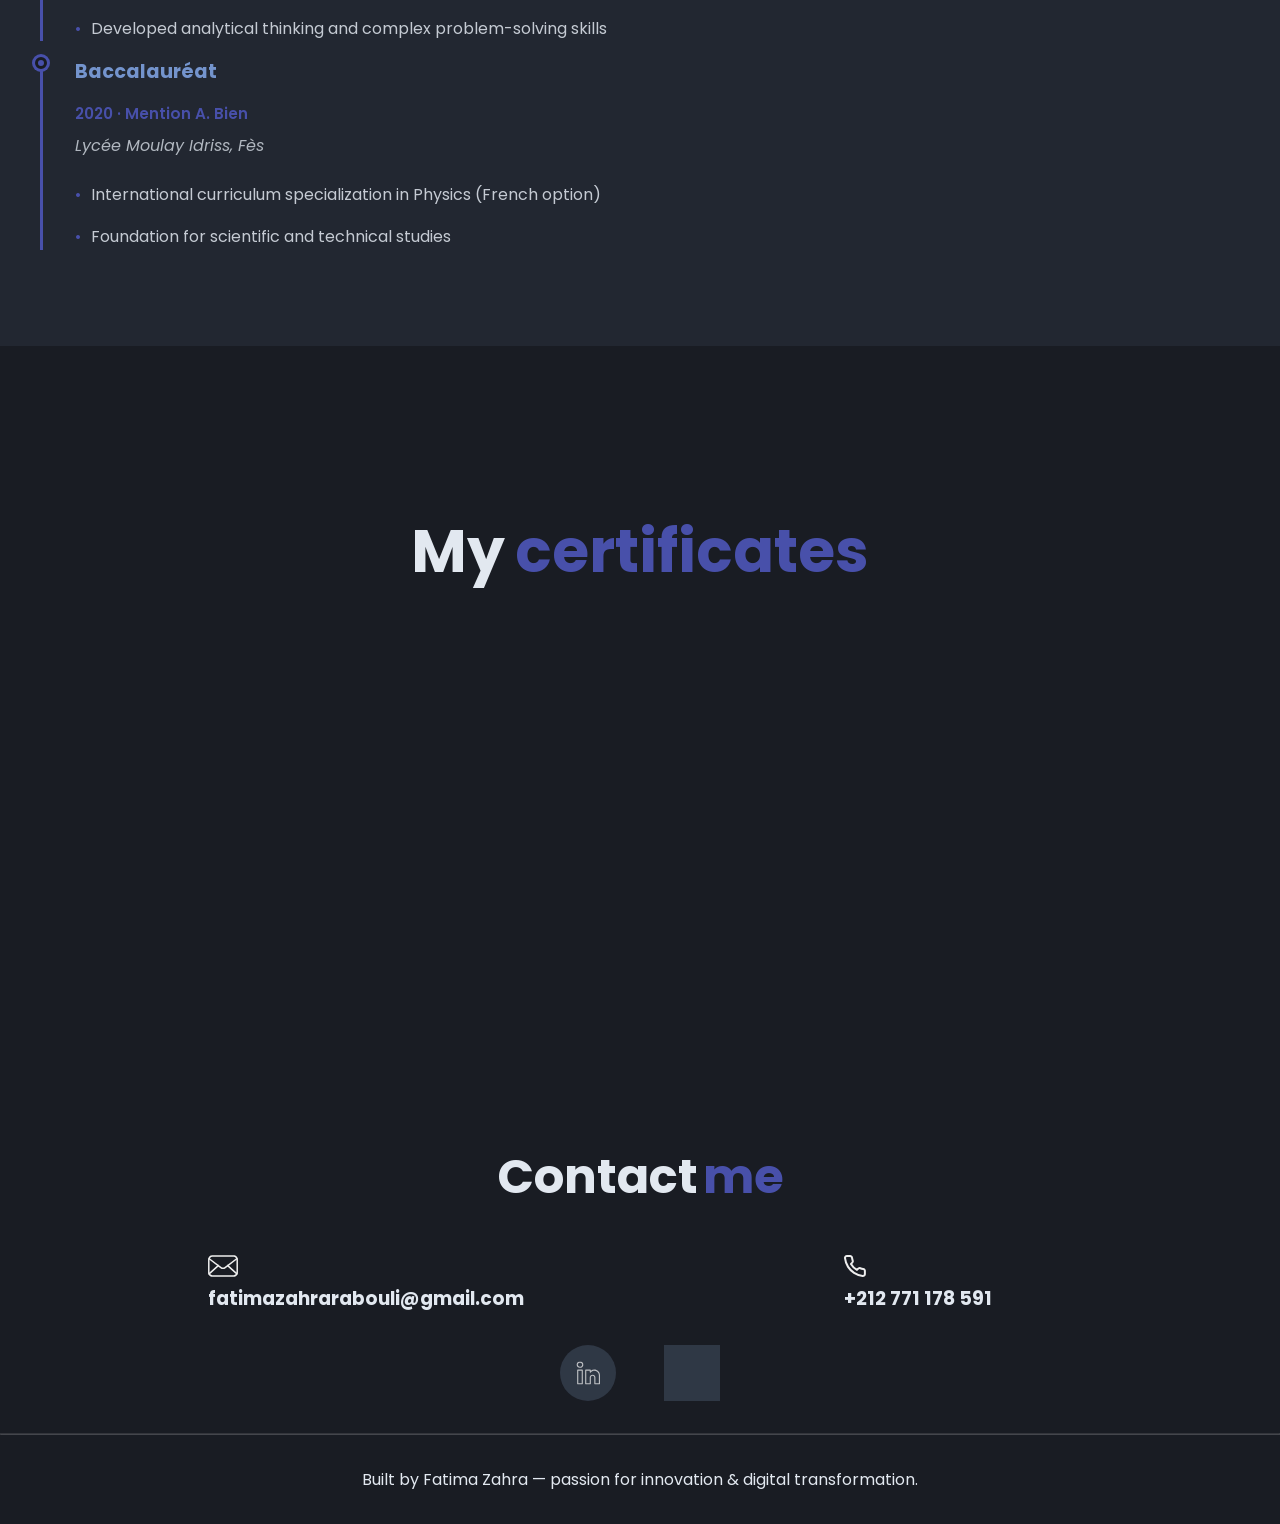
==== commit 1cc061a9: "Mise à jour CV et nouveaux projets" ====
--- a/index.html
+++ b/index.html
@@ -27,7 +27,7 @@
     <h1 class="title">Industrial Engineer — Methods & Digitalization</h1>
   <div class="heroBtns">
    <a class="hireMe" href="#contacteME">Hire me</a>
-   <a class="cv" href="assets/Fatimazahra raboul12i.pdf" download>Download CV
+   <a class="cv" href="assets/Fatimazahra rabouli7.pdf" download>Download CV
       <img src="assets/svg/download.svg" alt="download button"/>
      </a>
   </div>  
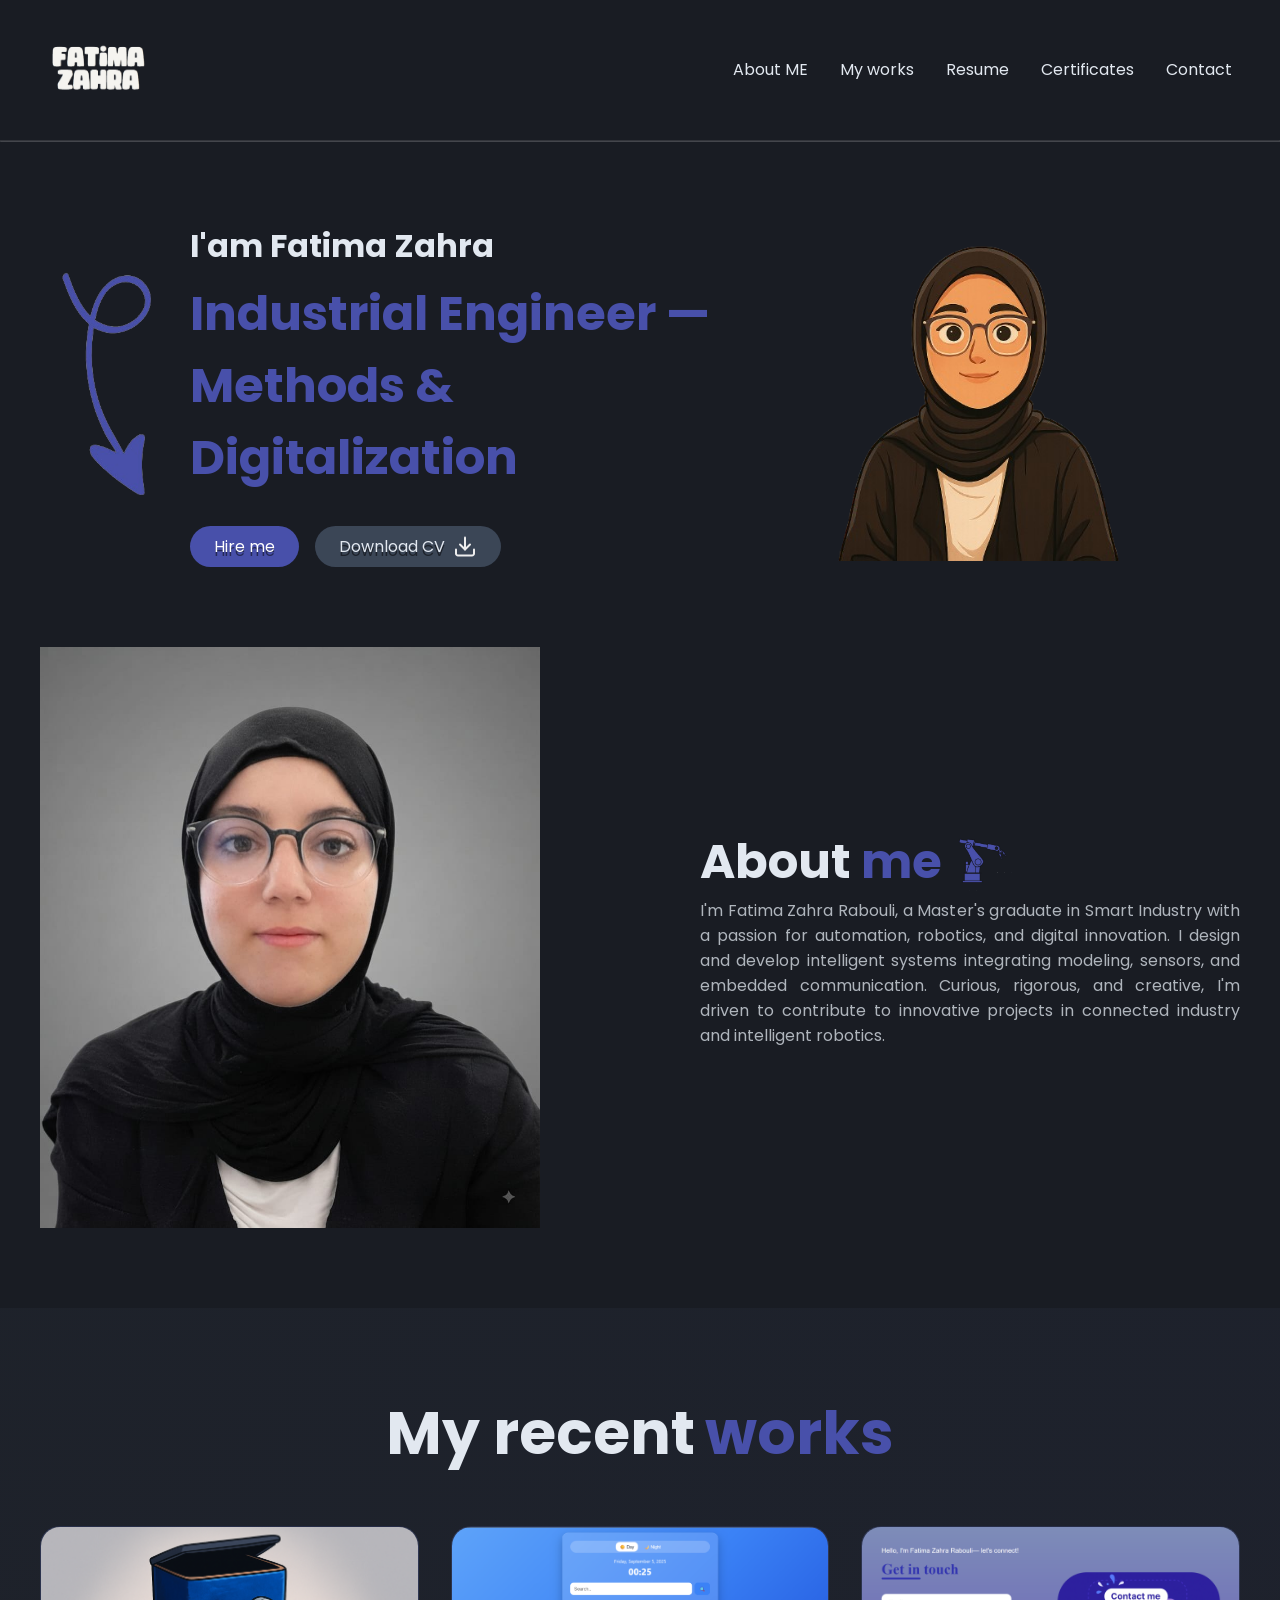
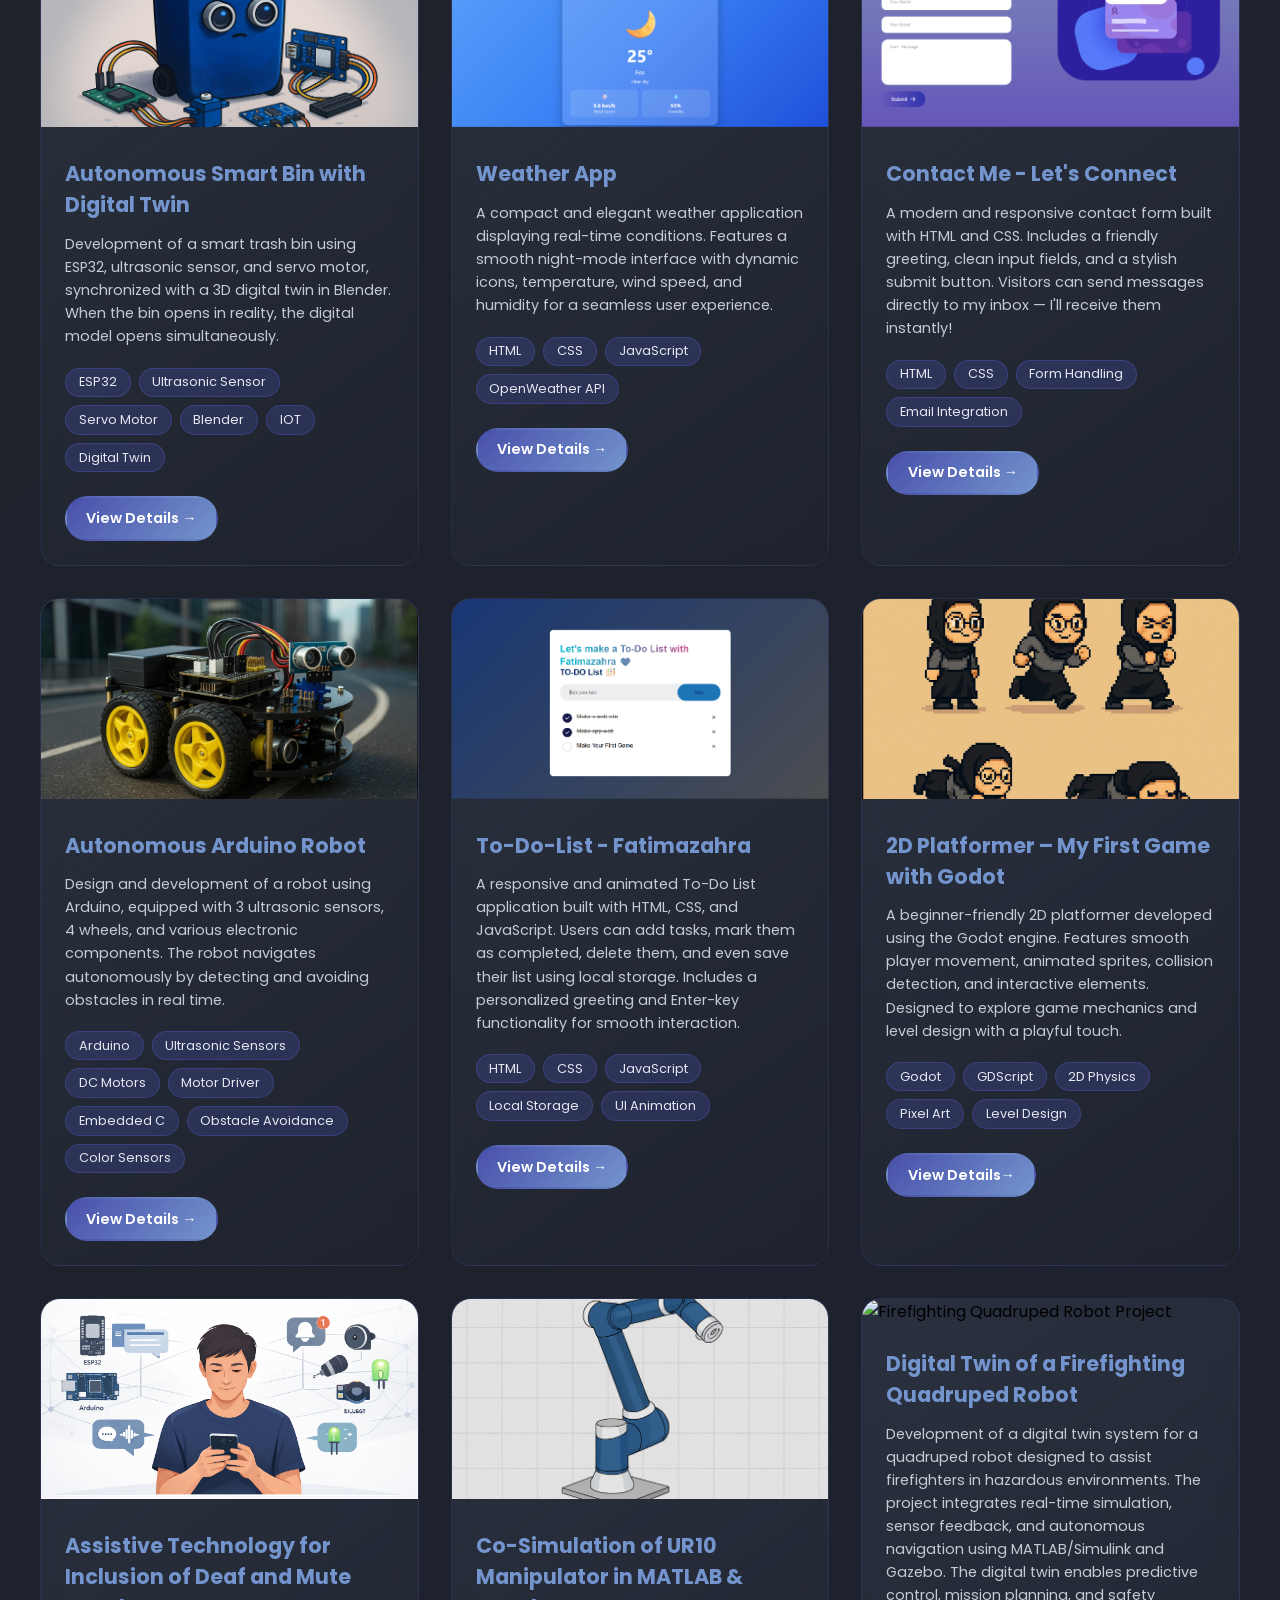
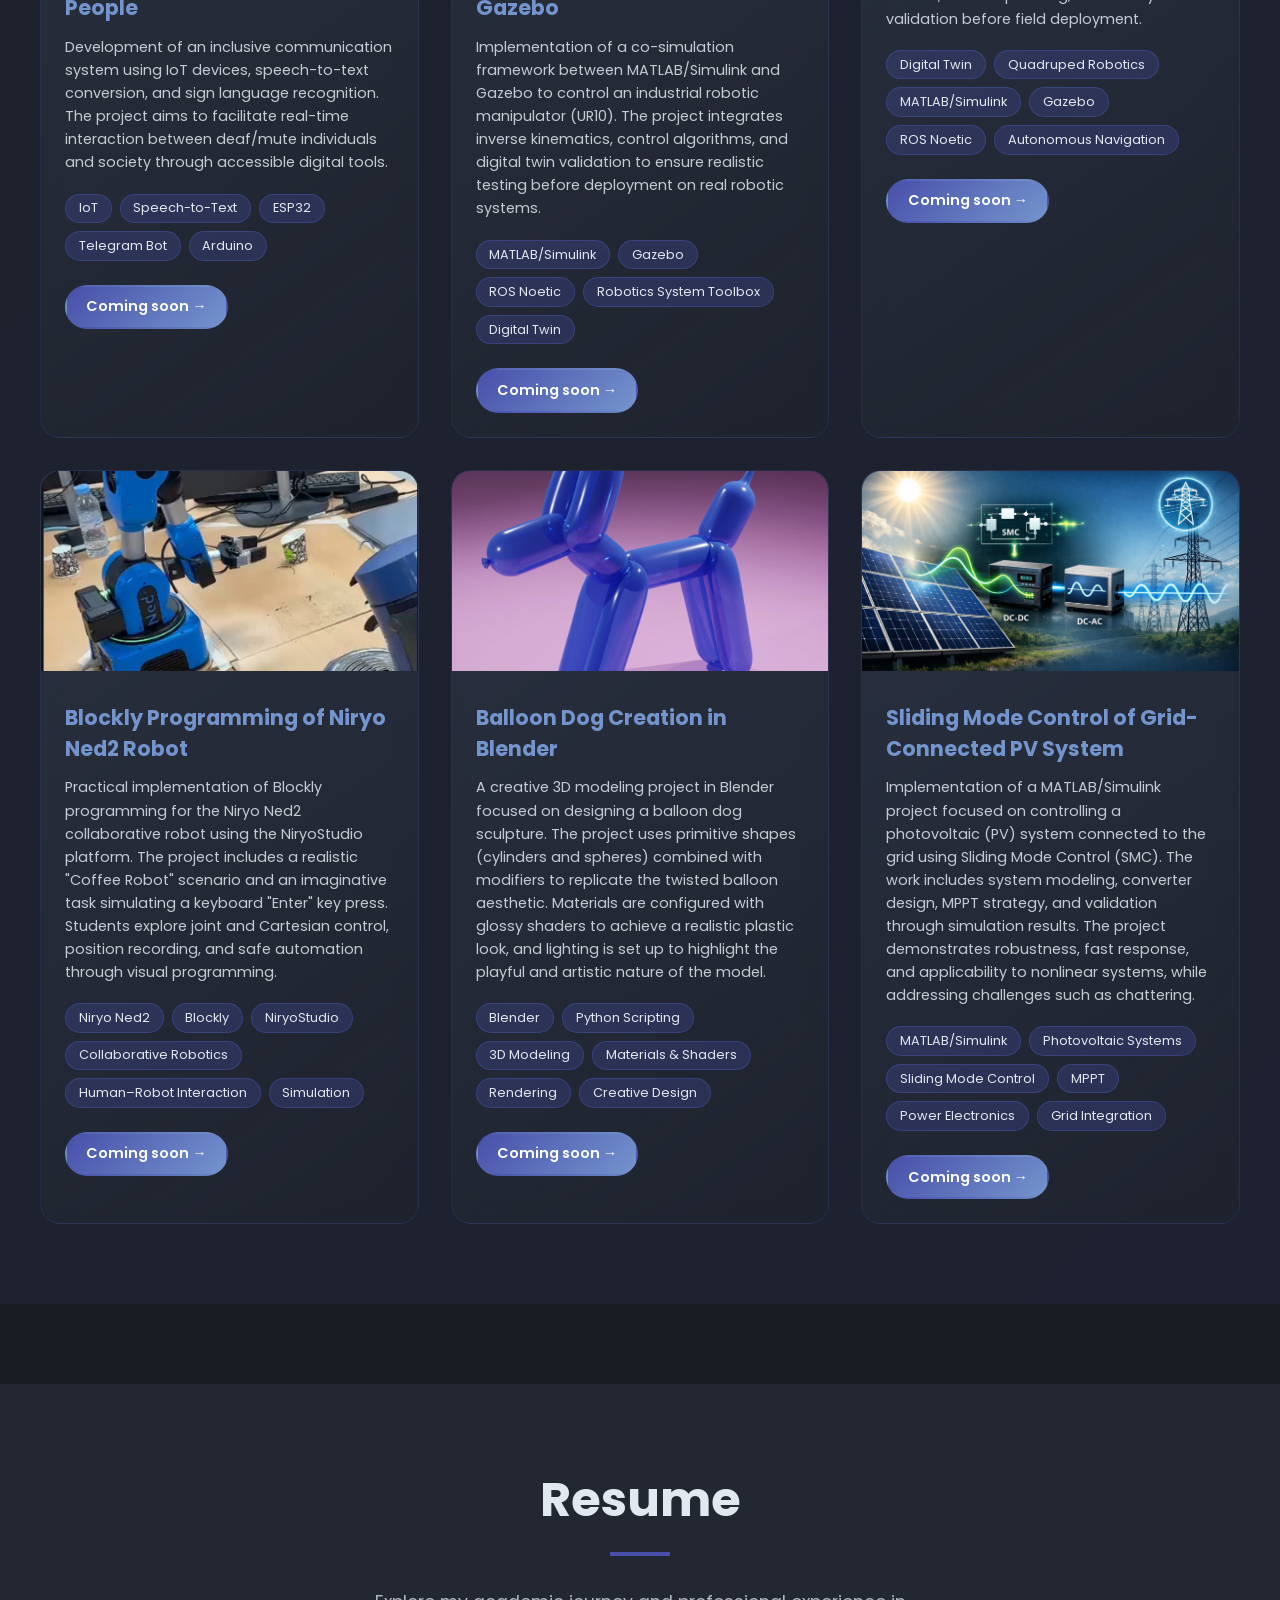
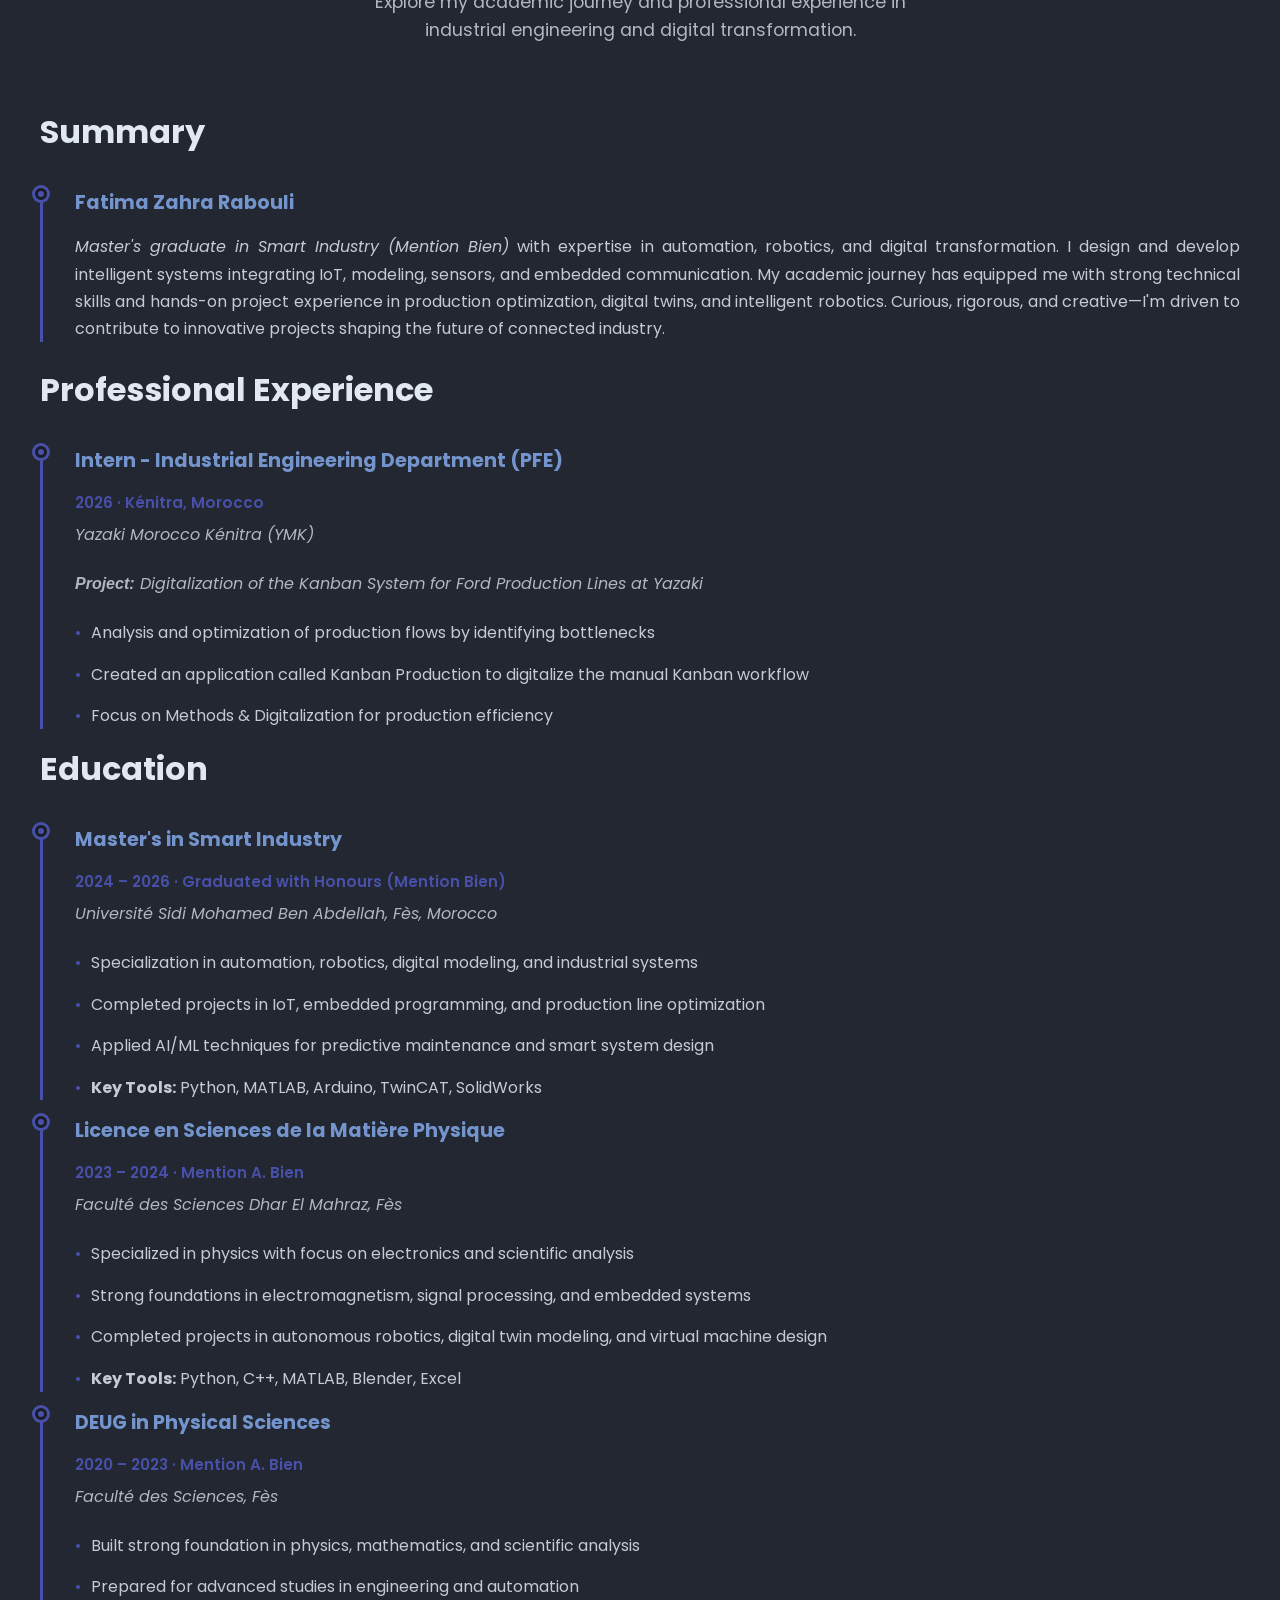
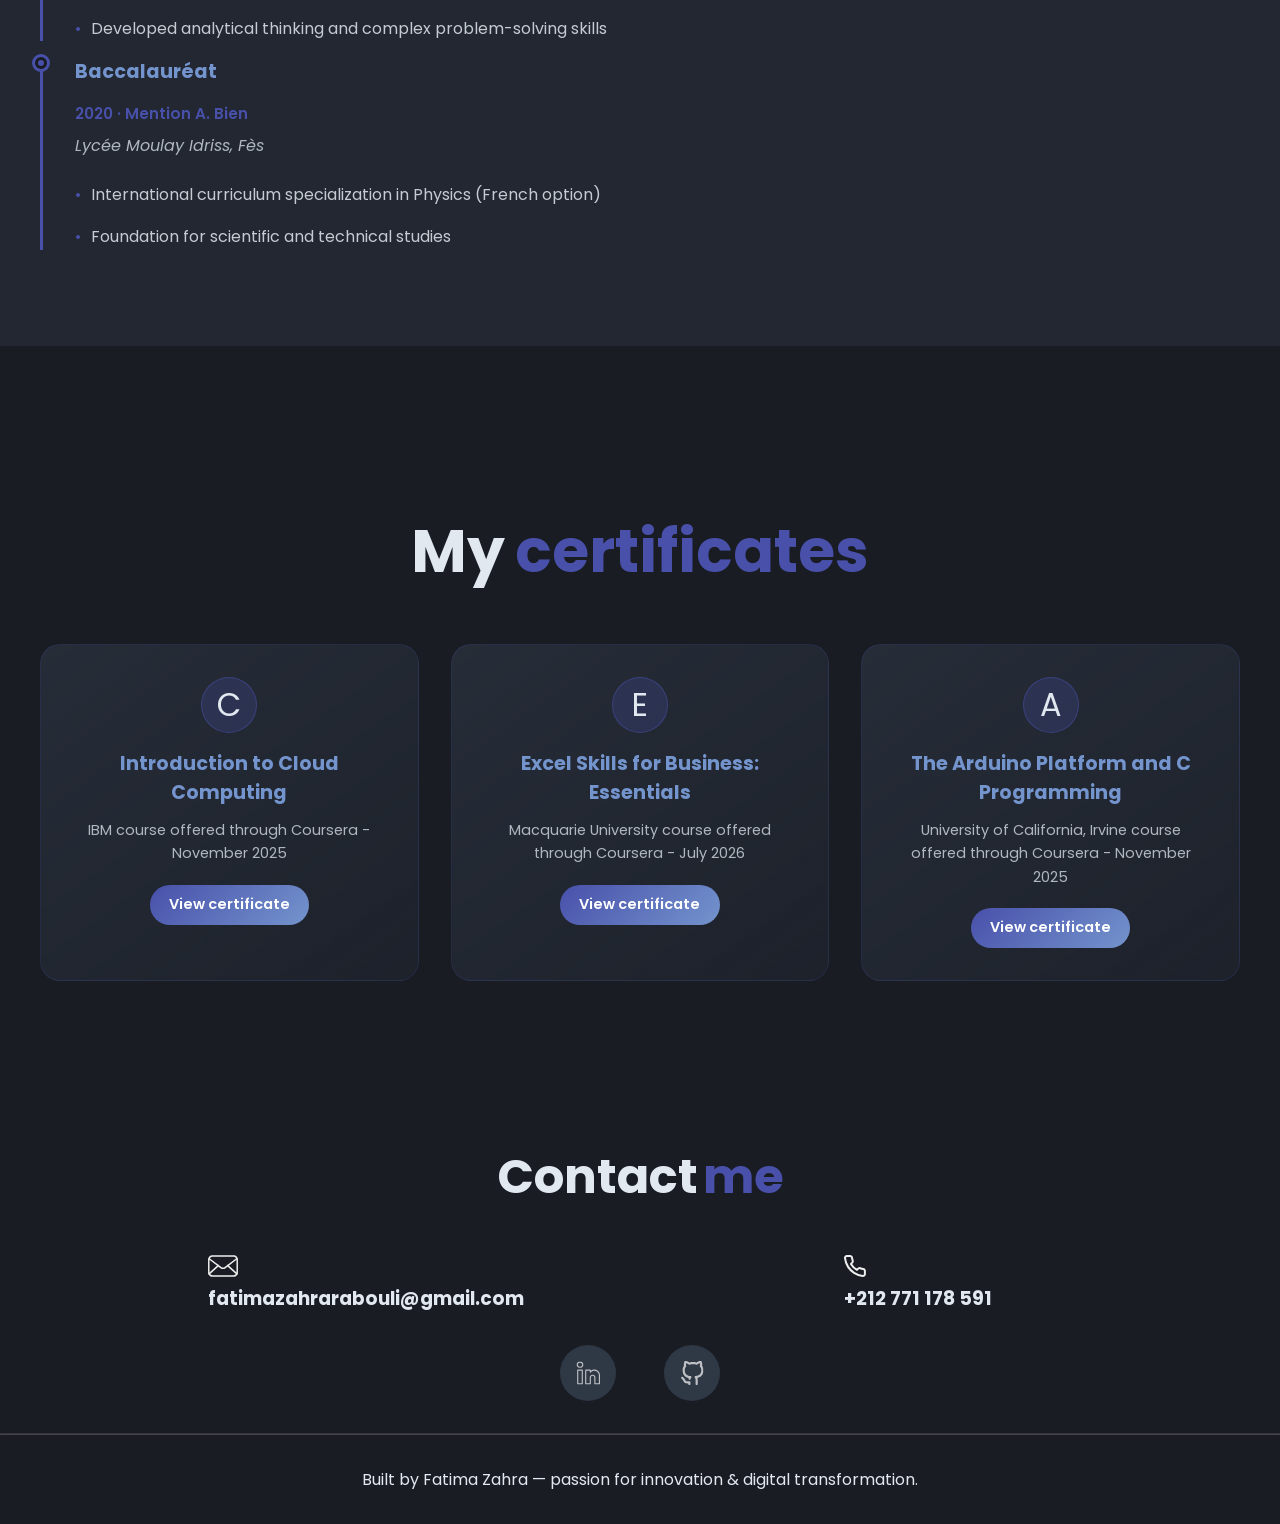
==== commit 24386af8: "Mise à jour CV et nouveaux projets" ====
--- a/index.html
+++ b/index.html
@@ -27,7 +27,7 @@
     <h1 class="title">Industrial Engineer — Methods & Digitalization</h1>
   <div class="heroBtns">
    <a class="hireMe" href="#contacteME">Hire me</a>
-   <a class="cv" href="assets/Fatimazahra rabouli7.pdf" download>Download CV
+   <a class="cv" href="assets/Fatimazahrarabouli7.pdf" download>Download CV
       <img src="assets/svg/download.svg" alt="download button"/>
      </a>
   </div>  
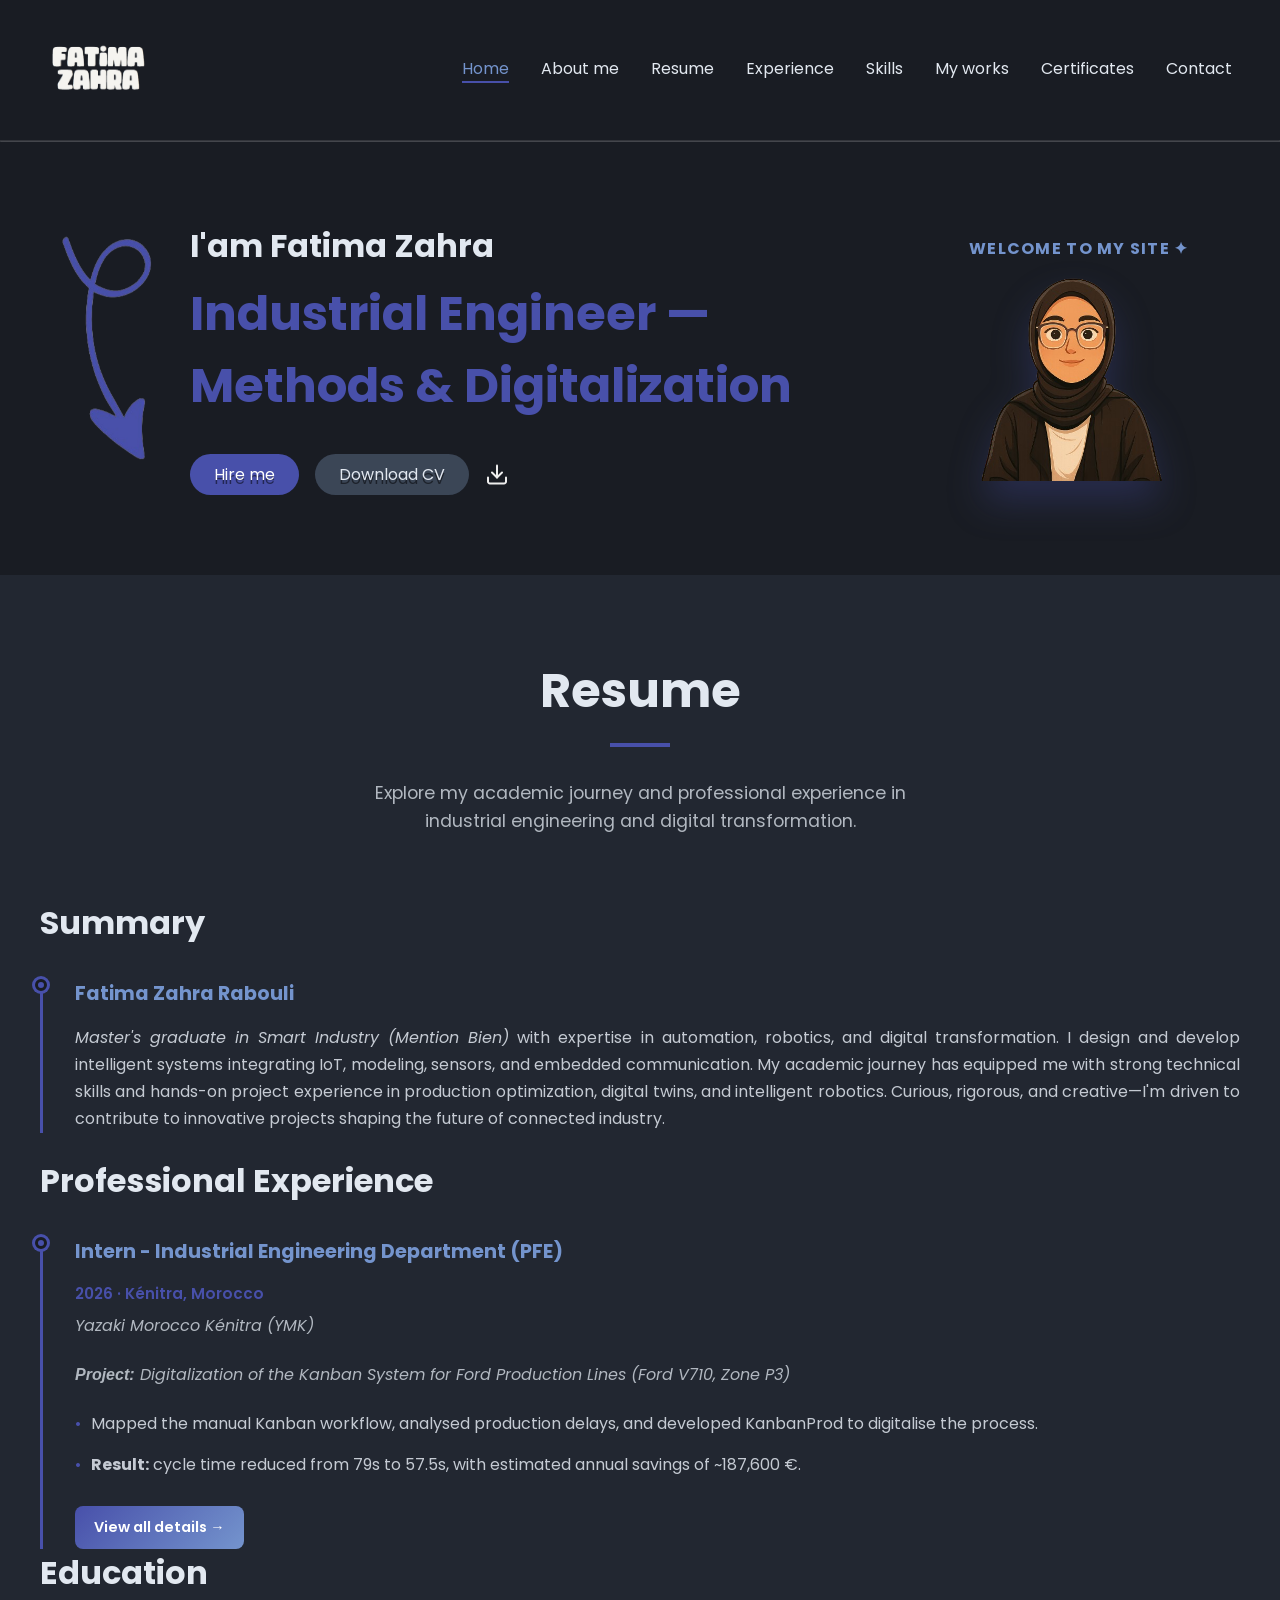
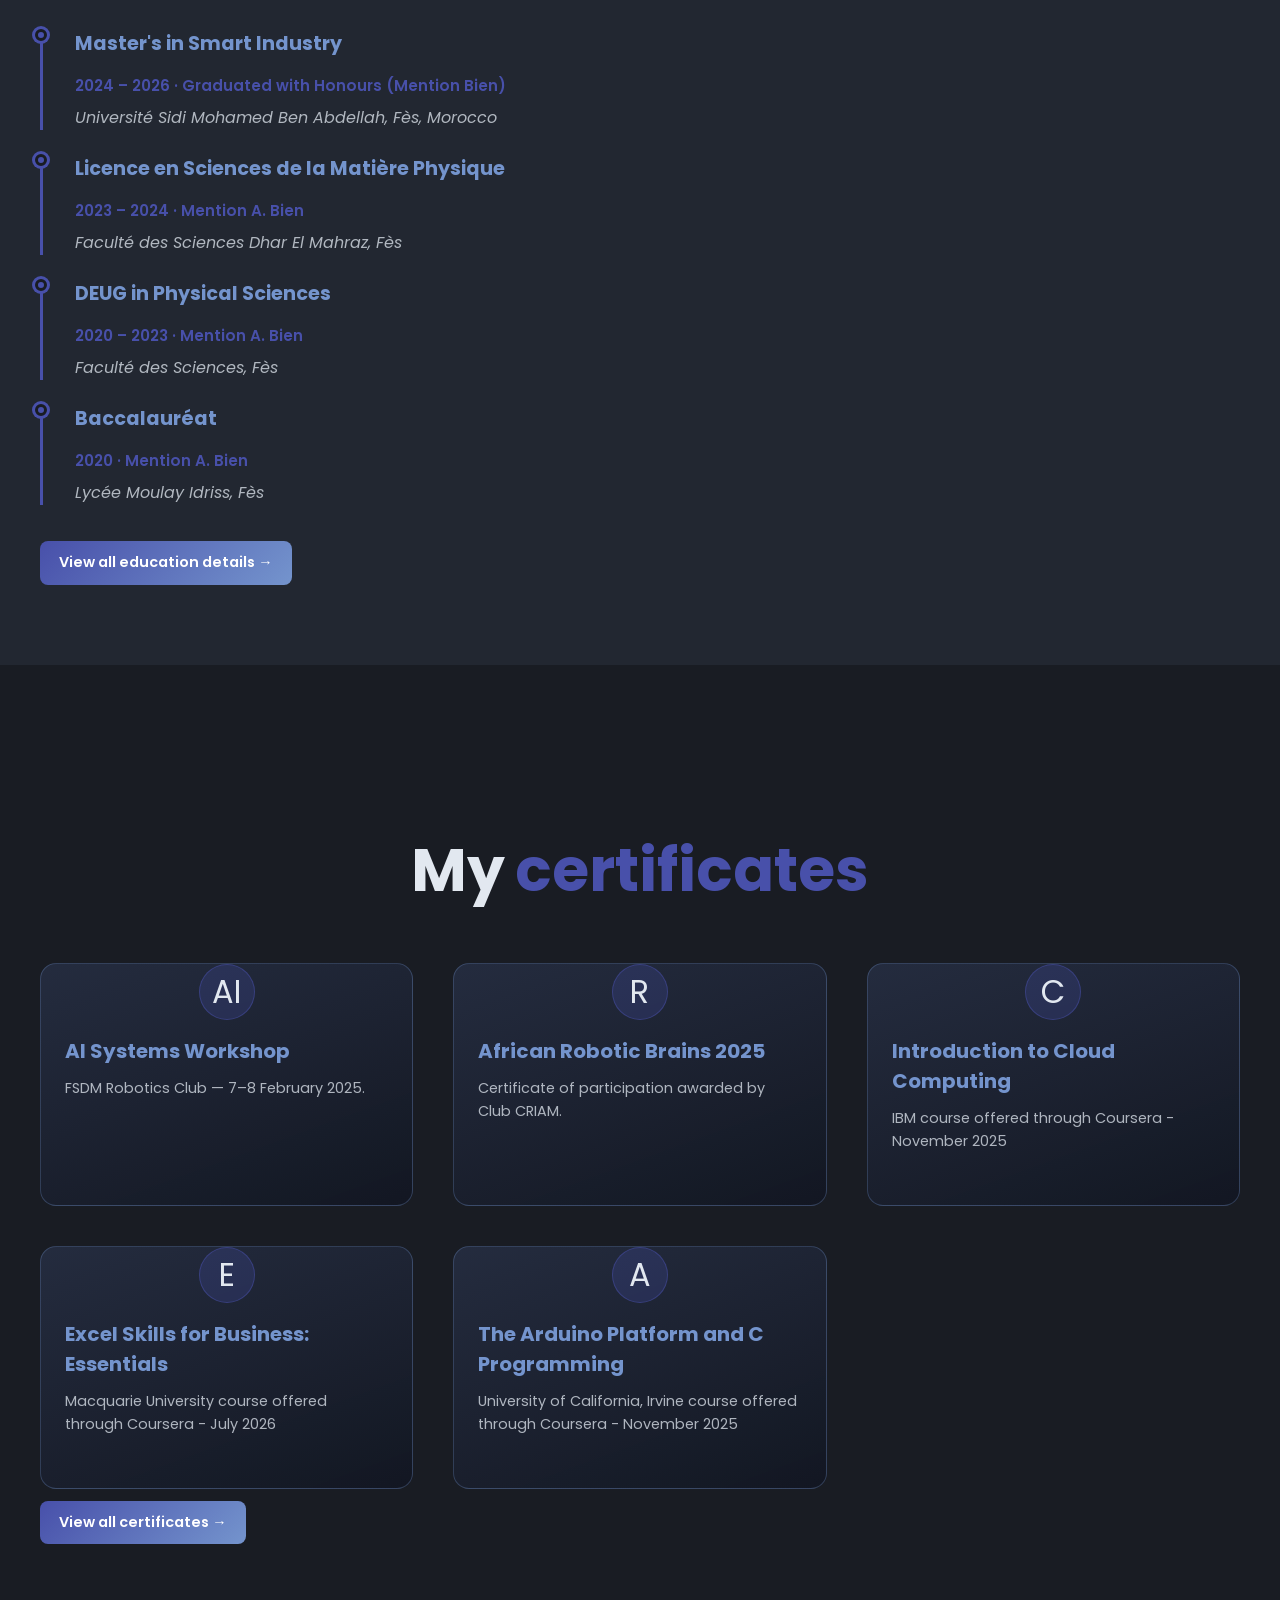
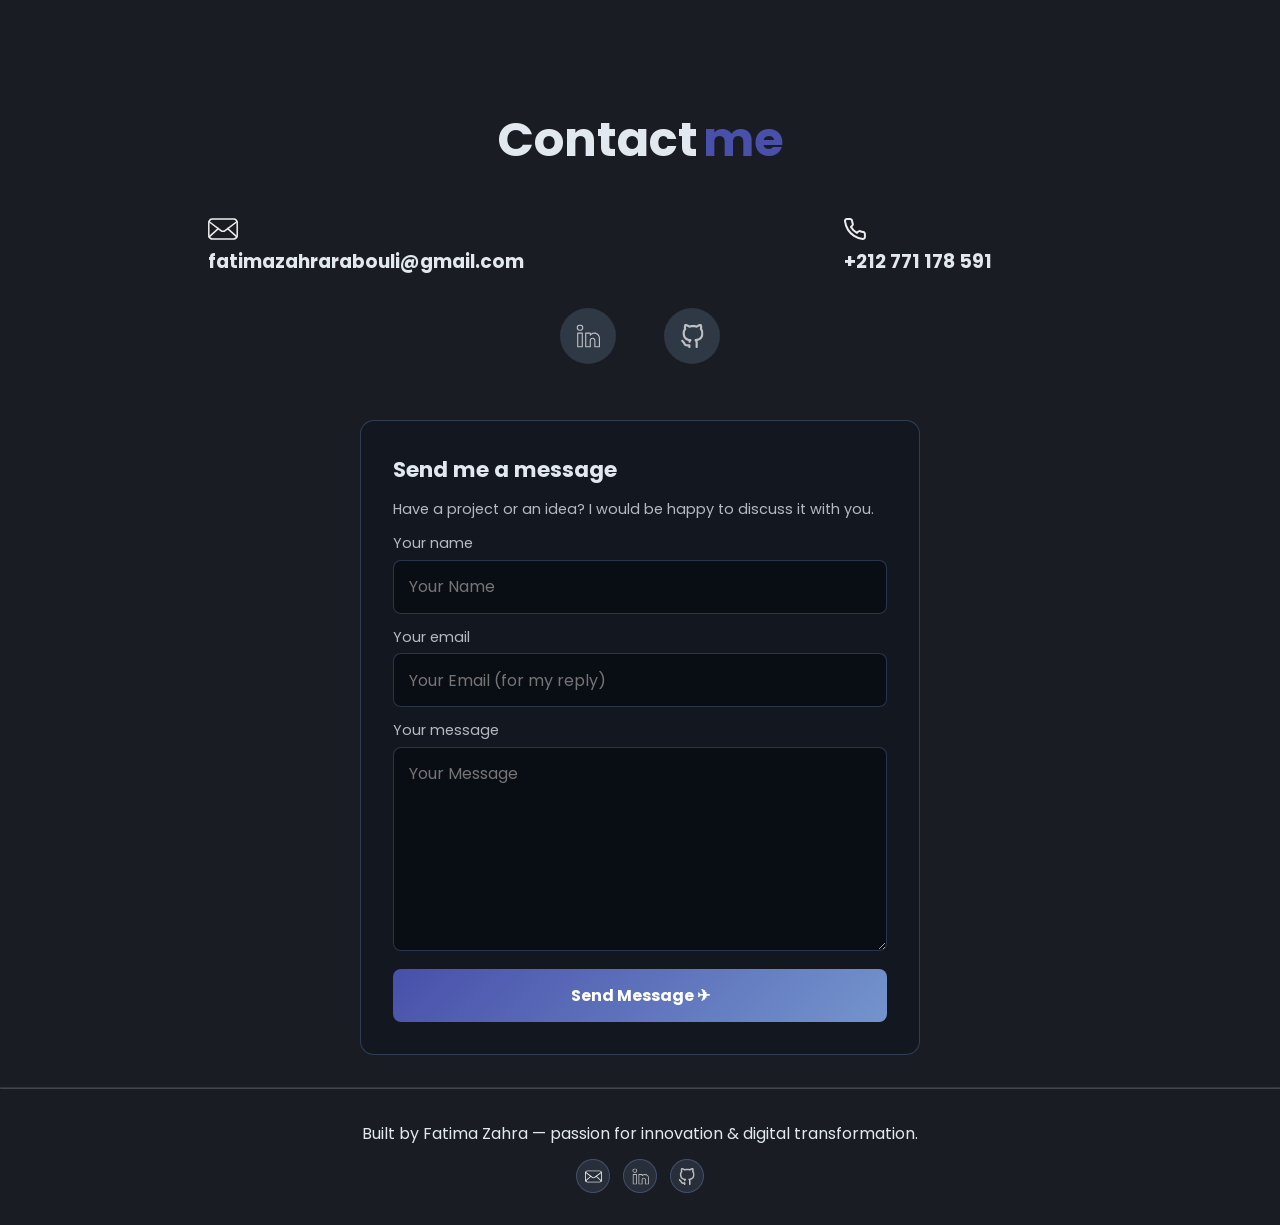
==== commit e909f7c2: "Ajout de nouvelles pages et images au portfolio" ====
--- a/index.html
+++ b/index.html
@@ -6,16 +6,19 @@
     <link rel="stylesheet" href="styles.css"/>
     <title>Fatimazahra-Rabouli</title>
 </head>
-<body>
+<body class="homePage">
   <header>
     <img src="assets/imgs/logo.png" alt="Fatimazahra logo"  class="logo"/>
     <nav class="navigation">
         <ul>
-          <li><a href="#aboutMe" >About ME</a></li>
-          <li><a href="#Myworks" >My works</a></li>
-          <li><a href="#resume" >Resume</a></li>
-          <li><a href="#certificates" >Certificates</a></li>
-          <li><a href="#contacteME" >Contact</a></li>
+          <li><a href="index.html" aria-current="page">Home</a></li>
+          <li><a href="about.html" >About me</a></li>
+          <li><a href="resume.html" >Resume</a></li>
+          <li><a href="experience.html" >Experience</a></li>
+          <li><a href="skills.html" >Skills</a></li>
+          <li><a href="works.html" >My works</a></li>
+          <li><a href="certificates.html" >Certificates</a></li>
+          <li><a href="contact.html" >Contact</a></li>
         </ul>
     </nav>
   </header>
@@ -26,33 +29,17 @@
     <h1 class="name">I'am Fatima Zahra</h1>
     <h1 class="title">Industrial Engineer — Methods & Digitalization</h1>
   <div class="heroBtns">
-   <a class="hireMe" href="#contacteME">Hire me</a>
-   <a class="cv" href="assets/Fatimazahrarabouli7.pdf" download>Download CV
+   <a class="hireMe" href="contact.html">Hire me</a>
+   <a class="cv" href="assets/Fatimazahrarabouli7.pdf" download>Download CV</a>
       <img src="assets/svg/download.svg" alt="download button"/>
      </a>
   </div>  
 </div> 
-   <img src="assets/imgs/hero-removebg-preview.png" alt="hero image" class="heroImg" />
+   <div class="heroVisual">
+     <p class="welcomeMessage">Welcome to my site ✦</p>
+     <img src="assets/imgs/hero-removebg-preview.png" alt="Fatima Zahra" class="heroImg" />
+   </div>
     </section>
-    <section class="aboutMe" id="aboutMe">
-      <img 
-      src="assets/imgs/about-me-photo.jpg"
-      alt="Fatima Zahra portrait"
-      class="aboutMeImg"
-      />
-      <div class="textContaimer"> 
-        <div class="textTitle">
-          <h1 class="aboutName">About</h1>
-          <h1 class="aboutTitle">me</h1>
-          <img src="assets/imgs/Capture_d_écran_2025-09-01_153821-removebg-preview.png" alt="lightbulb" class="light" />
-        </div>
-        <p class="aboutMePar">
-          I'm Fatima Zahra Rabouli, a Master's graduate in Smart Industry with a passion for automation, robotics, and digital innovation. I design and develop intelligent systems integrating modeling, sensors, and embedded communication. Curious, rigorous, and creative, I'm driven to contribute to innovative projects in connected industry and intelligent robotics.
-        </p>
-      </div>
-    </section>
-   
-
    <!-- NOUVELLE SECTION PROJECTS AMÉLIORÉE -->
 <section class="Myworks" id="Myworks">
   <div class="worksContainer">
@@ -256,7 +243,7 @@
       </li>
 
       <li class="project-card">
-        <img src="assets/imgs/Capture d'écran 2026-02-04 001349.png" alt="Firefighting Quadruped Robot Project" class="project-image">
+        <img src="assets/imgs/Capture d’écran 2026-02-04 001349.png" alt="Firefighting Quadruped Robot Project" class="project-image">
         <div class="project-info">
           <h3 class="project-title">Digital Twin of a Firefighting Quadruped Robot</h3>
           <p class="project-description">
@@ -310,26 +297,9 @@
         <img src="assets/imgs/dog.png" alt="Balloon Dog in Blender" class="project-image">
         <div class="project-info">
           <h3 class="project-title">Balloon Dog Creation in Blender</h3>
-          <p class="project-description">
-            A creative 3D modeling project in Blender focused on designing a balloon dog sculpture. 
-            The project uses primitive shapes (cylinders and spheres) combined with modifiers to 
-            replicate the twisted balloon aesthetic. Materials are configured with glossy shaders 
-            to achieve a realistic plastic look, and lighting is set up to highlight the playful 
-            and artistic nature of the model.
-          </p>
-          <div class="project-technologies">
-            <span class="tech-tag">Blender</span>
-            <span class="tech-tag">Python Scripting</span>
-            <span class="tech-tag">3D Modeling</span>
-            <span class="tech-tag">Materials & Shaders</span>
-            <span class="tech-tag">Rendering</span>
-            <span class="tech-tag">Creative Design</span>
-          </div>
-          <div class="project-links">
-            <a href="https://example.com/blender-balloon-dog" class="project-link btn-primary" target="_blank">
-              Coming soon →
-            </a>
-          </div>
+          <p class="project-description">A creative 3D modeling project in Blender focused on designing a balloon dog sculpture, using primitives, modifiers, glossy materials, and lighting.</p>
+          <div class="project-technologies"><span class="tech-tag">Blender</span><span class="tech-tag">Python Scripting</span><span class="tech-tag">3D Modeling</span><span class="tech-tag">Materials &amp; Shaders</span><span class="tech-tag">Rendering</span></div>
+          <div class="project-links"><button class="project-link btn-primary" type="button" disabled>Coming soon</button></div>
         </div>
       </li>
 
@@ -337,26 +307,9 @@
         <img src="assets/imgs/PV.png" alt="PV System with Sliding Mode Control" class="project-image">
         <div class="project-info">
           <h3 class="project-title">Sliding Mode Control of Grid-Connected PV System</h3>
-          <p class="project-description">
-            Implementation of a MATLAB/Simulink project focused on controlling a photovoltaic (PV) system 
-            connected to the grid using Sliding Mode Control (SMC). The work includes system modeling, 
-            converter design, MPPT strategy, and validation through simulation results. The project 
-            demonstrates robustness, fast response, and applicability to nonlinear systems, while addressing 
-            challenges such as chattering.
-          </p>
-          <div class="project-technologies">
-            <span class="tech-tag">MATLAB/Simulink</span>
-            <span class="tech-tag">Photovoltaic Systems</span>
-            <span class="tech-tag">Sliding Mode Control</span>
-            <span class="tech-tag">MPPT</span>
-            <span class="tech-tag">Power Electronics</span>
-            <span class="tech-tag">Grid Integration</span>
-          </div>
-          <div class="project-links">
-            <a href="https://example.com/pv-smc-project" class="project-link btn-primary" target="_blank">
-              Coming soon →
-            </a>
-          </div>
+          <p class="project-description">MATLAB/Simulink project for controlling a grid-connected photovoltaic system using Sliding Mode Control, MPPT strategy, and simulation validation.</p>
+          <div class="project-technologies"><span class="tech-tag">MATLAB/Simulink</span><span class="tech-tag">Photovoltaic Systems</span><span class="tech-tag">Sliding Mode Control</span><span class="tech-tag">MPPT</span><span class="tech-tag">Grid Integration</span></div>
+          <div class="project-links"><button class="project-link btn-primary" type="button" disabled>Coming soon</button></div>
         </div>
       </li>
 
@@ -402,12 +355,12 @@
             <h4 class="experienceTitle">Intern - Industrial Engineering Department (PFE)</h4>
             <div class="experienceDate">2026 · Kénitra, Morocco</div>
             <div class="experienceCompany">Yazaki Morocco Kénitra (YMK)</div>
-            <div class="experienceRole"><strong>Project:</strong> Digitalization of the Kanban System for Ford Production Lines at Yazaki</div>
+            <div class="experienceRole"><strong>Project:</strong> Digitalization of the Kanban System for Ford Production Lines (Ford V710, Zone P3)</div>
             <ul class="experienceDetails">
-              <li>Analysis and optimization of production flows by identifying bottlenecks</li>
-              <li>Created an application called Kanban Production to digitalize the manual Kanban workflow</li>
-              <li>Focus on Methods & Digitalization for production efficiency</li>
+              <li>Mapped the manual Kanban workflow, analysed production delays, and developed KanbanProd to digitalise the process.</li>
+              <li><strong>Result:</strong> cycle time reduced from 79s to 57.5s, with estimated annual savings of ~187,600 €.</li>
             </ul>
+            <a class="experienceDetailsButton" href="experience.html">View all details →</a>
           </div>
         </div>
 
@@ -426,12 +379,6 @@
             <h4 class="educationTitle">Master's in Smart Industry</h4>
             <div class="educationDate">2024 – 2026 · Graduated with Honours (Mention Bien)</div>
             <div class="educationSchool">Université Sidi Mohamed Ben Abdellah, Fès, Morocco</div>
-            <ul class="educationDetails">
-              <li>Specialization in automation, robotics, digital modeling, and industrial systems</li>
-              <li>Completed projects in IoT, embedded programming, and production line optimization</li>
-              <li>Applied AI/ML techniques for predictive maintenance and smart system design</li>
-              <li><strong>Key Tools:</strong> Python, MATLAB, Arduino, TwinCAT, SolidWorks</li>
-            </ul>
           </div>
         </div>
 
@@ -442,12 +389,6 @@
             <h4 class="educationTitle">Licence en Sciences de la Matière Physique</h4>
             <div class="educationDate">2023 – 2024 · Mention A. Bien</div>
             <div class="educationSchool">Faculté des Sciences Dhar El Mahraz, Fès</div>
-            <ul class="educationDetails">
-              <li>Specialized in physics with focus on electronics and scientific analysis</li>
-              <li>Strong foundations in electromagnetism, signal processing, and embedded systems</li>
-              <li>Completed projects in autonomous robotics, digital twin modeling, and virtual machine design</li>
-              <li><strong>Key Tools:</strong> Python, C++, MATLAB, Blender, Excel</li>
-            </ul>
           </div>
         </div>
 
@@ -458,11 +399,6 @@
             <h4 class="educationTitle">DEUG in Physical Sciences</h4>
             <div class="educationDate">2020 – 2023 · Mention A. Bien</div>
             <div class="educationSchool">Faculté des Sciences, Fès</div>
-            <ul class="educationDetails">
-              <li>Built strong foundation in physics, mathematics, and scientific analysis</li>
-              <li>Prepared for advanced studies in engineering and automation</li>
-              <li>Developed analytical thinking and complex problem-solving skills</li>
-            </ul>
           </div>
         </div>
 
@@ -473,14 +409,11 @@
             <h4 class="educationTitle">Baccalauréat</h4>
             <div class="educationDate">2020 · Mention A. Bien</div>
             <div class="educationSchool">Lycée Moulay Idriss, Fès</div>
-            <ul class="educationDetails">
-              <li>International curriculum specialization in Physics (French option)</li>
-              <li>Foundation for scientific and technical studies</li>
-            </ul>
           </div>
         </div>
 
       </div> <!-- /educationGrid -->
+      <a class="experienceDetailsButton" href="resume.html">View all education details →</a>
     </div> <!-- /educationSection -->
 
   </div> <!-- /resumeContainer -->
@@ -496,26 +429,36 @@
 
     <div class="certificatesGrid">
       <article class="certificateCard">
+        <div class="certificateIcon">AI</div>
+        <h3 class="certificateTitle">AI Systems Workshop</h3>
+        <p class="certificateDescription">FSDM Robotics Club — 7–8 February 2025.</p>
+      </article>
+
+      <article class="certificateCard">
+        <div class="certificateIcon">R</div>
+        <h3 class="certificateTitle">African Robotic Brains 2025</h3>
+        <p class="certificateDescription">Certificate of participation awarded by Club CRIAM.</p>
+      </article>
+
+      <article class="certificateCard">
         <div class="certificateIcon">C</div>
         <h3 class="certificateTitle">Introduction to Cloud Computing</h3>
         <p class="certificateDescription">IBM course offered through Coursera - November 2025</p>
-        <a href="assets/certificates/cloud-computing.pdf" class="certificateLink" target="_blank">View certificate</a>
       </article>
 
       <article class="certificateCard">
         <div class="certificateIcon">E</div>
         <h3 class="certificateTitle">Excel Skills for Business: Essentials</h3>
         <p class="certificateDescription">Macquarie University course offered through Coursera - July 2026</p>
-        <a href="assets/certificates/excel-skills-for-business.pdf" class="certificateLink" target="_blank">View certificate</a>
       </article>
 
       <article class="certificateCard">
         <div class="certificateIcon">A</div>
         <h3 class="certificateTitle">The Arduino Platform and C Programming</h3>
         <p class="certificateDescription">University of California, Irvine course offered through Coursera - November 2025</p>
-        <a href="assets/certificates/arduino-c-programming.pdf" class="certificateLink" target="_blank">View certificate</a>
       </article>
     </div>
+    <a class="experienceDetailsButton" href="certificates.html">View all certificates →</a>
   </div>
 </section>
 
@@ -545,13 +488,38 @@
         <img src="assets/svg/github.svg" alt="my Github account">
       </a>
     </div>
+    <form class="contactForm" id="contactForm">
+      <h2>Send me a message</h2>
+      <p>Have a project or an idea? I would be happy to discuss it with you.</p>
+      <label for="senderName">Your name</label>
+      <input id="senderName" name="name" type="text" placeholder="Your Name" required>
+      <label for="senderEmail">Your email</label>
+      <input id="senderEmail" name="email" type="email" placeholder="Your Email (for my reply)" required>
+      <label for="senderMessage">Your message</label>
+      <textarea id="senderMessage" name="message" rows="7" placeholder="Your Message" required></textarea>
+      <button type="submit">Send Message <span aria-hidden="true">✈</span></button>
+    </form>
   </section>
 
 <hr />
 
 <footer>
   <p>Built by Fatima Zahra — passion for innovation & digital transformation.</p>
+  <div class="footerContactLinks"><a href="mailto:fatimazahrarabouli@gmail.com" aria-label="Email"><img src="assets/svg/Email.svg" alt=""></a><a href="https://www.linkedin.com/in/fatima-zahra-rabouli" target="_blank" rel="noopener" aria-label="LinkedIn"><img src="assets/svg/linkedin.svg" alt=""></a><a href="https://github.com/fatimazahrarabouli-byte/" target="_blank" rel="noopener" aria-label="GitHub"><img src="assets/svg/github.svg" alt=""></a></div>
 </footer>
+
+<script>
+  document.getElementById('contactForm').addEventListener('submit', function (event) {
+    event.preventDefault();
+    if (!this.checkValidity()) { this.reportValidity(); return; }
+    const name = document.getElementById('senderName').value;
+    const email = document.getElementById('senderEmail').value;
+    const message = document.getElementById('senderMessage').value;
+    const subject = encodeURIComponent('Portfolio contact from ' + name);
+    const body = encodeURIComponent('Name: ' + name + '\nEmail: ' + email + '\n\nMessage:\n' + message);
+    window.location.href = 'mailto:fatimazahrarabouli@gmail.com?subject=' + subject + '&body=' + body;
+  });
+</script>
 
 </body>
 </html>
--- a/styles.css
+++ b/styles.css
@@ -12,6 +12,10 @@
     background-color: rgb(25, 28, 35);
 }
 
+.homePage .Myworks {
+    display: none;
+}
+
 @keyframes fadeUp {
     from {
         opacity: 0;
@@ -109,6 +113,16 @@
     flex-direction: column;
     gap: 0.5rem;
     animation: fadeUp 1s ease 0.15s both;
+}
+
+.welcomeMessage {
+    margin-bottom: 0.35rem;
+    color: #7494cd;
+    font-size: 1rem;
+    font-weight: 700;
+    letter-spacing: 0.08em;
+    text-transform: uppercase;
+    animation: welcomeMorph 1.4s ease-out 0.35s both;
 }
 
 .name {
@@ -362,6 +376,36 @@
     position: absolute;
     left: 0;
 }
+
+@keyframes skillIconPulse {
+    0%, 100% { transform: translateY(0) rotate(0deg); box-shadow: 0 0 0 rgba(116, 148, 205, 0); }
+    50% { transform: translateY(-5px) rotate(5deg); box-shadow: 0 10px 20px rgba(116, 148, 205, 0.35); }
+}
+
+@keyframes welcomeMorph {
+    0% { opacity: 0; transform: translateY(18px) scale(0.88); filter: blur(10px); letter-spacing: 0.35em; }
+    65% { opacity: 1; transform: translateY(-2px) scale(1.03); filter: blur(0); }
+    100% { opacity: 1; transform: translateY(0) scale(1); filter: blur(0); letter-spacing: 0.08em; }
+}
+
+.experienceDetailsButton {
+    display: inline-flex;
+    align-items: center;
+    margin-top: 0.75rem;
+    padding: 0.7rem 1.2rem;
+    border-radius: 8px;
+    color: #ffffff;
+    background: linear-gradient(135deg, #4850aa, #7494cd);
+    text-decoration: none;
+    font-size: 0.9rem;
+    font-weight: 600;
+    transition: transform 0.3s ease, box-shadow 0.3s ease;
+}
+
+.experienceDetailsButton:hover {
+    transform: translateY(-2px);
+    box-shadow: 0 8px 16px rgba(72, 80, 170, 0.4);
+}
 .timelineIcon {
     position: absolute;
     left: -8px;
@@ -376,6 +420,146 @@
 
 
 
+.appGallery {
+    margin-top: 1.5rem;
+}
+
+.appGalleryTitle {
+    color: #7494cd;
+    font-size: 1rem;
+    font-weight: 700;
+    margin-bottom: 1rem;
+    text-transform: uppercase;
+    letter-spacing: 0.05em;
+}
+
+.appGalleryGrid {
+    display: grid;
+    grid-template-columns: repeat(auto-fit, minmax(180px, 1fr));
+    gap: 1rem;
+}
+
+.experienceScreens {
+    grid-template-columns: repeat(3, minmax(0, 1fr));
+}
+
+.appGalleryItem {
+    margin: 0;
+    background-color: rgba(15, 20, 30, 0.4);
+    border: 1px solid rgba(72, 80, 170, 0.3);
+    border-radius: 10px;
+    overflow: hidden;
+    transition: transform 0.3s ease, border-color 0.3s ease;
+}
+
+.appGalleryItem:hover {
+    transform: translateY(-4px);
+    border-color: #4850aa;
+}
+
+.appGalleryItem img {
+    width: 100%;
+    height: 140px;
+    object-fit: cover;
+    display: block;
+    border-bottom: 1px solid rgba(72, 80, 170, 0.3);
+}
+
+.appGalleryItem figcaption {
+    padding: 0.6rem 0.75rem;
+    font-size: 0.8rem;
+    color: rgba(226, 232, 240, 0.75);
+    text-align: center;
+}
+
+.beforeAfter {
+    margin-top: 2rem;
+    padding-top: 1.5rem;
+    border-top: 1px solid rgba(72, 80, 170, 0.3);
+}
+
+.beforeAfterStats {
+    display: flex;
+    align-items: center;
+    gap: 1rem;
+    margin-bottom: 1.25rem;
+    flex-wrap: wrap;
+}
+
+.statCard {
+    flex: 1;
+    min-width: 160px;
+    padding: 1rem 1.25rem;
+    border-radius: 10px;
+    display: flex;
+    flex-direction: column;
+    gap: 0.25rem;
+}
+
+.statBefore {
+    background-color: rgba(200, 16, 46, 0.1);
+    border: 1px solid rgba(200, 16, 46, 0.35);
+}
+
+.statAfter {
+    background-color: rgba(15, 110, 86, 0.12);
+    border: 1px solid rgba(15, 110, 86, 0.4);
+}
+
+.statLabel {
+    font-size: 0.75rem;
+    text-transform: uppercase;
+    letter-spacing: 0.05em;
+    color: rgba(226, 232, 240, 0.6);
+}
+
+.statValue {
+    font-size: 1.6rem;
+    font-weight: 700;
+    color: #e2e8f0;
+}
+
+.statSub {
+    font-size: 0.8rem;
+    color: rgba(226, 232, 240, 0.7);
+}
+
+.statArrow {
+    font-size: 1.5rem;
+    color: #4850aa;
+    font-weight: 700;
+}
+
+.beforeAfterGrid {
+    display: grid;
+    grid-template-columns: repeat(auto-fit, minmax(260px, 1fr));
+    gap: 1rem;
+    margin-bottom: 1.25rem;
+}
+
+.beforeAfterItem {
+    margin: 0;
+    background-color: rgba(15, 20, 30, 0.4);
+    border: 1px solid rgba(72, 80, 170, 0.3);
+    border-radius: 10px;
+    overflow: hidden;
+}
+
+.beforeAfterItem img {
+    width: 100%;
+    height: auto;
+    display: block;
+    border-bottom: 1px solid rgba(72, 80, 170, 0.3);
+    background-color: #fdf6d8;
+}
+
+.beforeAfterItem figcaption {
+    padding: 0.6rem 0.75rem;
+    font-size: 0.8rem;
+    color: rgba(226, 232, 240, 0.75);
+    text-align: center;
+}
+
 .contacteME{
     display: flex;
     flex-direction: column;
@@ -445,13 +629,318 @@
     height: 24px;
 }
 
+.contactForm {
+    width: min(560px, 100%);
+    display: flex;
+    flex-direction: column;
+    gap: 0.8rem;
+    margin: 1.5rem auto 0;
+    padding: 2rem;
+    border: 1px solid rgba(116, 148, 205, 0.3);
+    border-radius: 14px;
+    background: rgba(15, 20, 30, 0.45);
+}
+
+.contactForm h2 {
+    color: #e2e8f0;
+    font-size: 1.35rem;
+}
+
+.contactForm p,
+.contactForm label {
+    color: rgba(226, 232, 240, 0.78);
+    font-size: 0.9rem;
+}
+
+.contactForm label {
+    margin-bottom: -0.45rem;
+}
+
+.contactForm input,
+.contactForm textarea {
+    width: 100%;
+    padding: 0.85rem 0.95rem;
+    border: 1px solid rgba(116, 148, 205, 0.3);
+    border-radius: 8px;
+    outline: none;
+    resize: vertical;
+    color: #e2e8f0;
+    background: rgba(6, 9, 16, 0.65);
+    font: inherit;
+}
+
+.contactForm input:focus,
+.contactForm textarea:focus {
+    border-color: #7494cd;
+    box-shadow: 0 0 0 3px rgba(116, 148, 205, 0.16);
+}
+
+.contactForm button {
+    margin-top: 0.35rem;
+    padding: 0.85rem 1.2rem;
+    border: 0;
+    border-radius: 8px;
+    color: #ffffff;
+    background: linear-gradient(135deg, #4850aa, #7494cd);
+    font: inherit;
+    font-weight: 700;
+    cursor: pointer;
+    transition: transform 0.3s ease, box-shadow 0.3s ease;
+}
+
+.contactForm button:hover {
+    transform: translateY(-2px);
+    box-shadow: 0 8px 16px rgba(72, 80, 170, 0.4);
+}
+
+.formSuccess {
+    display: none;
+    margin: 0.25rem 0 0;
+    color: #59d5bd !important;
+    font-weight: 600;
+    text-align: center;
+}
+
+.formSuccess.isVisible {
+    display: block;
+}
+
+.skillsSection {
+    padding-bottom: 3rem;
+}
+
+.skillsGrid {
+    display: grid;
+    grid-template-columns: repeat(3, minmax(0, 1fr));
+    gap: 1.25rem;
+}
+
+.skillCard {
+    min-height: 270px;
+    padding: 1.6rem;
+    border: 1px solid rgba(116, 148, 205, 0.32);
+    border-radius: 16px;
+    background: linear-gradient(145deg, rgba(71, 85, 105, 0.34), rgba(20, 24, 36, 0.9));
+    transition: transform 0.3s ease, box-shadow 0.3s ease, border-color 0.3s ease;
+}
+
+.skillCard:hover {
+    transform: translateY(-7px);
+    border-color: #7494cd;
+    box-shadow: 0 18px 38px rgba(14, 22, 51, 0.48);
+}
+
+.skillIcon {
+    display: grid;
+    width: 48px;
+    height: 48px;
+    place-items: center;
+    margin-bottom: 1rem;
+    border-radius: 12px;
+    color: #ffffff;
+    background: linear-gradient(135deg, #4850aa, #7494cd);
+    font-size: 1.35rem;
+    font-weight: 700;
+    animation: skillIconPulse 2.6s ease-in-out infinite;
+}
+
+.skillCard:nth-child(2) .skillIcon { animation-delay: 0.2s; }
+.skillCard:nth-child(3) .skillIcon { animation-delay: 0.4s; }
+.skillCard:nth-child(4) .skillIcon { animation-delay: 0.6s; }
+.skillCard:nth-child(5) .skillIcon { animation-delay: 0.8s; }
+.skillCard:nth-child(6) .skillIcon { animation-delay: 1s; }
+
+.skillCard h2 {
+    margin-bottom: 0.55rem;
+    color: #e2e8f0;
+    font-size: 1.2rem;
+}
+
+.skillCard p {
+    min-height: 44px;
+    margin-bottom: 1rem;
+    color: rgba(226, 232, 240, 0.72);
+    font-size: 0.85rem;
+    line-height: 1.55;
+}
+
+.skillTags {
+    display: flex;
+    flex-wrap: wrap;
+    gap: 0.45rem;
+}
+
+.skillTags span {
+    padding: 0.3rem 0.6rem;
+    border: 1px solid rgba(116, 148, 205, 0.32);
+    border-radius: 999px;
+    color: #d8e2f1;
+    background: rgba(72, 80, 170, 0.2);
+    font-size: 0.75rem;
+}
+
+.languageStrip {
+    display: flex;
+    align-items: center;
+    justify-content: center;
+    flex-wrap: wrap;
+    gap: 0.7rem;
+    margin-top: 2rem;
+    padding: 1rem 1.25rem;
+    border: 1px solid rgba(116, 148, 205, 0.3);
+    border-radius: 12px;
+    color: #e2e8f0;
+    background: rgba(15, 20, 30, 0.45);
+}
+
+.languageStrip span { color: #7494cd; font-weight: 700; }
+.languageStrip small { color: rgba(226, 232, 240, 0.65); margin-right: 0.65rem; }
+
+@media (max-width: 900px) {
+    .skillsGrid { grid-template-columns: repeat(2, minmax(0, 1fr)); }
+}
+
+@media (max-width: 600px) {
+    .skillsGrid { grid-template-columns: 1fr; }
+}
+
 footer{
     color: #e2e8f0;
     padding: 2rem;
     text-align: center;
 }
 
-
+.footerContactLinks {
+    display: flex;
+    justify-content: center;
+    gap: 0.8rem;
+    margin-top: 0.85rem;
+}
+
+.footerContactLinks a {
+    display: grid;
+    width: 34px;
+    height: 34px;
+    place-items: center;
+    border: 1px solid rgba(116, 148, 205, 0.34);
+    border-radius: 50%;
+    background: rgba(71, 85, 105, 0.35);
+    transition: transform 0.25s ease, background 0.25s ease;
+}
+
+.footerContactLinks a:hover {
+    transform: translateY(-3px);
+    background: rgba(72, 80, 170, 0.8);
+}
+
+.footerContactLinks img {
+    width: 17px;
+    height: 17px;
+}
+
+/* Keeps the contact-icon treatment visible on older page footers too. */
+footer:not(:has(.footerContactLinks))::after {
+    content: "✉  ·  in  ·  ◉";
+    display: block;
+    margin-top: 0.85rem;
+    color: #7494cd;
+    font-weight: 700;
+    letter-spacing: 0.15em;
+}
+
+
+
+img {
+    max-width: 100%;
+    height: auto;
+}
+
+@media (max-width: 900px) {
+    header {
+        flex-wrap: wrap;
+        justify-content: center;
+        gap: 1rem;
+        text-align: center;
+    }
+
+    .navigation ul {
+        gap: 1.2rem;
+        flex-wrap: wrap;
+        justify-content: center;
+    }
+
+    .hero {
+        flex-direction: column-reverse;
+        text-align: center;
+        margin: 3rem auto;
+        gap: 2rem;
+    }
+
+    .heroImg {
+        width: 380px;
+    }
+
+    .heroSub {
+        align-items: center;
+    }
+
+    .heroBtns {
+        justify-content: center;
+        flex-wrap: wrap;
+    }
+
+    .aboutMe {
+        flex-direction: column-reverse;
+        gap: 2rem;
+        text-align: center;
+    }
+
+    .aboutMeImg {
+        width: 380px;
+    }
+
+    .textTitle {
+        justify-content: center;
+    }
+
+    .resumeSection {
+        padding: 3rem 1.5rem;
+    }
+
+    .experienceCard,
+    .educationCard,
+    .summaryCard {
+        padding-left: 1.5rem;
+    }
+
+    .appGalleryGrid {
+        grid-template-columns: repeat(auto-fit, minmax(140px, 1fr));
+    }
+
+    .beforeAfterGrid {
+        grid-template-columns: 1fr;
+    }
+
+    .beforeAfterStats {
+        flex-direction: column;
+        align-items: stretch;
+    }
+
+    .statArrow {
+        transform: rotate(90deg);
+        text-align: center;
+    }
+
+    .Contact {
+        flex-direction: column;
+        gap: 1.5rem;
+        margin-right: 0;
+    }
+
+    .socialMedia {
+        gap: 1.5rem;
+    }
+}
 
     @media (max-width: 480px) {
     header {
@@ -569,6 +1058,28 @@
     flex-direction: column;
     gap: 1rem;
     margin-right: 0;
+}
+
+.appGallery,
+.beforeAfter {
+    margin-top: 1rem;
+}
+
+.appGalleryGrid {
+    grid-template-columns: repeat(2, 1fr);
+    gap: 0.6rem;
+}
+
+.appGalleryItem img {
+    height: 100px;
+}
+
+.appGalleryTitle {
+    font-size: 0.85rem;
+}
+
+.statValue {
+    font-size: 1.3rem;
 }
 }
 /* NOUVELLE SECTION PROJECTS AMÉLIORÉE */
@@ -702,6 +1213,16 @@
     box-shadow: 0 8px 16px rgba(72, 80, 170, 0.4);
 }
 
+.btn-primary:disabled {
+    cursor: default;
+    opacity: 0.82;
+}
+
+.btn-primary:disabled:hover {
+    transform: none;
+    box-shadow: none;
+}
+
 .btn-secondary {
     background: transparent;
     color: #e2e8f0;
@@ -736,25 +1257,122 @@
 
 .certificatesGrid {
     display: grid;
-    grid-template-columns: repeat(auto-fit, minmax(260px, 1fr));
-    gap: 2rem;
+    grid-template-columns: repeat(auto-fit, minmax(290px, 1fr));
+    gap: 2.5rem;
+}
+
+.experienceScreens .appGalleryItem img {
+    height: 220px;
+    object-fit: contain;
+    background: #ffffff;
+    filter: brightness(1.06) contrast(1.04);
+}
+
+.imageZoomTrigger {
+    display: block;
+    width: 100%;
+    padding: 0;
+    border: 0;
+    background: none;
+    cursor: zoom-in;
+}
+
+.imageLightbox {
+    position: fixed;
+    z-index: 1000;
+    inset: 0;
+    display: none;
+    align-items: center;
+    justify-content: center;
+    padding: 2rem;
+    background: rgba(4, 9, 24, 0.88);
+    cursor: zoom-out;
+}
+
+.imageLightbox.isOpen {
+    display: flex;
+}
+
+.imageLightbox img {
+    max-width: min(1100px, 92vw);
+    max-height: 85vh;
+    object-fit: contain;
+    background: #ffffff;
+    border-radius: 10px;
+    box-shadow: 0 20px 50px rgba(0, 0, 0, 0.5);
+}
+
+.imageLightboxClose {
+    position: absolute;
+    top: 1rem;
+    right: 1.25rem;
+    width: 2.75rem;
+    height: 2.75rem;
+    border: 0;
+    border-radius: 50%;
+    color: #ffffff;
+    background: rgba(255, 255, 255, 0.18);
+    font-size: 2rem;
+    line-height: 1;
+    cursor: pointer;
+}
+
+.professionalComparison {
+    gap: 1.5rem;
+}
+
+.professionalComparison .beforeAfterItem {
+    background: linear-gradient(180deg, #ffffff 0%, #edf1f8 100%);
+    border: 1px solid rgba(116, 148, 205, 0.45);
+    box-shadow: 0 14px 30px rgba(4, 9, 24, 0.26);
+}
+
+.professionalComparison .beforeAfterItem img {
+    width: 100%;
+    height: 430px;
+    object-fit: contain;
+    object-position: center;
+    background: #ffffff;
+}
+
+.professionalComparison .beforeAfterItem figcaption {
+    min-height: 76px;
+    color: #263449;
+    font-size: 0.9rem;
+    line-height: 1.5;
+}
+
+.cardComparison .beforeAfterItem img {
+    height: 340px;
+    object-fit: contain;
+    background: #ffffff;
+}
+
+@media (max-width: 700px) {
+    .professionalComparison .beforeAfterItem img { height: 340px; }
+    .experienceScreens { grid-template-columns: 1fr; }
+    .experienceScreens .appGalleryItem img { height: 250px; }
+    .cardComparison .beforeAfterItem img { height: 280px; }
 }
 
 .certificateCard {
-    background: linear-gradient(145deg, rgba(71, 85, 105, 0.3), rgba(30, 35, 45, 0.8));
-    border: 1px solid rgba(72, 80, 170, 0.2);
-    border-radius: 20px;
-    padding: 2rem;
-    text-align: center;
+    display: flex;
+    flex-direction: column;
+    overflow: hidden;
+    background: linear-gradient(160deg, rgba(37, 45, 65, 0.95), rgba(19, 23, 34, 0.97));
+    border: 1px solid rgba(116, 148, 205, 0.3);
+    border-radius: 16px;
+    padding: 0 0 1.75rem;
+    text-align: left;
     backdrop-filter: blur(10px);
     animation: fadeUp 0.75s ease both;
     transition: transform 0.3s ease, box-shadow 0.3s ease, border-color 0.3s ease;
 }
 
 .certificateCard:hover {
-    transform: translateY(-10px);
-    box-shadow: 0 20px 40px rgba(72, 80, 170, 0.3);
-    border-color: rgba(72, 80, 170, 0.5);
+    transform: translateY(-8px);
+    box-shadow: 0 24px 46px rgba(14, 22, 51, 0.6);
+    border-color: #7494cd;
 }
 
 .certificateIcon {
@@ -773,24 +1391,26 @@
 
 .certificateTitle {
     color: #7494cd;
-    font-size: 1.2rem;
+    font-size: 1.25rem;
     font-weight: 700;
-    margin-bottom: 0.8rem;
+    margin: 0 1.5rem 0.7rem;
 }
 
 .certificateDescription {
     color: rgba(226, 232, 240, 0.75);
     line-height: 1.6;
     font-size: 0.9rem;
-    margin-bottom: 1.2rem;
+    margin: 0 1.5rem 1.5rem;
 }
 
 .certificateLink {
     display: inline-flex;
     align-items: center;
     justify-content: center;
-    padding: 0.6rem 1.2rem;
-    border-radius: 25px;
+    width: fit-content;
+    margin: auto 1.5rem 0;
+    padding: 0.7rem 1.2rem;
+    border-radius: 8px;
     text-decoration: none;
     font-size: 0.9rem;
     font-weight: 600;
@@ -872,3 +1492,88 @@
         font-size: 0.8rem;
     }
 }
+
+/* Animation 3D du personnage de la page d'accueil */
+@keyframes characterFloat3D {
+    0%, 100% { transform: translateY(0) rotateY(-5deg) rotateZ(-1deg); }
+    50% { transform: translateY(-18px) rotateY(6deg) rotateZ(1deg); }
+}
+
+.heroVisual {
+    position: relative;
+    width: 500px;
+    display: grid;
+    place-items: center;
+    perspective: 900px;
+}
+
+.heroVisual .heroImg {
+    position: relative;
+    z-index: 2;
+    transform-style: preserve-3d;
+    transform-origin: center bottom;
+    filter: drop-shadow(0 20px 18px rgba(72, 80, 170, 0.3));
+    animation: characterFloat3D 5.5s ease-in-out infinite;
+}
+
+@media (max-width: 900px) {
+    .heroVisual { width: min(500px, 100%); }
+}
+
+@media (max-width: 480px) {
+    .heroVisual .heroImg { animation-duration: 6.5s; }
+}
+
+.certificatePreview {
+    width: 100%;
+    height: 205px;
+    object-fit: contain;
+    object-position: center;
+    border-radius: 0;
+    margin-bottom: 1.5rem;
+    padding: 0.65rem;
+    background: #eef2f7;
+    border: 0;
+    border-bottom: 1px solid rgba(116, 148, 205, 0.35);
+}
+
+/* Pages indépendantes du portfolio */
+.page-main {
+    min-height: calc(100vh - 170px);
+    padding: 4rem 2rem;
+}
+
+.page-container {
+    max-width: 1200px;
+    margin: 0 auto;
+}
+
+.page-heading {
+    text-align: center;
+    margin-bottom: 3rem;
+}
+
+.page-heading h1 {
+    color: #e2e8f0;
+    font-size: clamp(2.3rem, 6vw, 4rem);
+    margin-bottom: 0.8rem;
+}
+
+.page-heading p {
+    color: rgba(226, 232, 240, 0.75);
+    max-width: 720px;
+    margin: 0 auto;
+    line-height: 1.7;
+}
+
+.navigation a[aria-current="page"] {
+    color: #7494cd;
+    border-bottom: 2px solid #4850aa;
+}
+
+.back-home {
+    display: inline-flex;
+    margin-top: 2rem;
+    color: #e2e8f0;
+    text-decoration: none;
+}
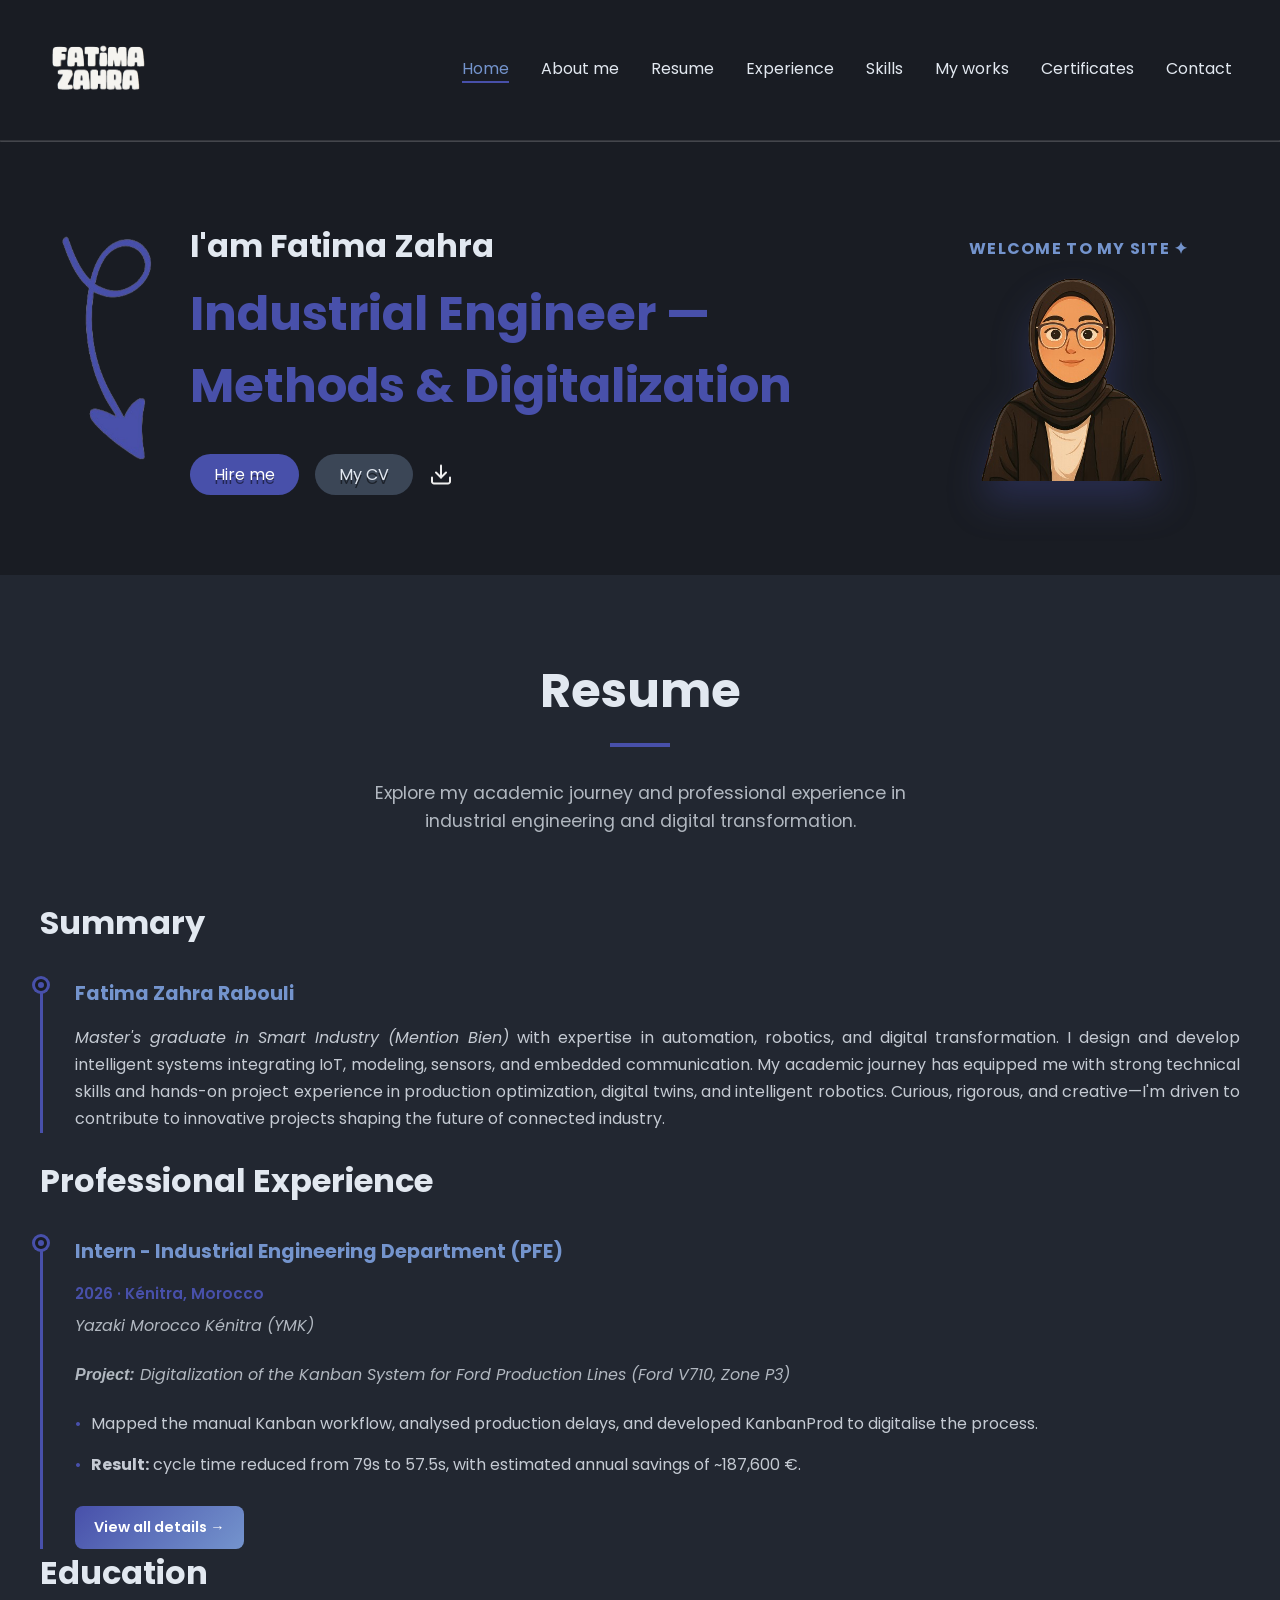
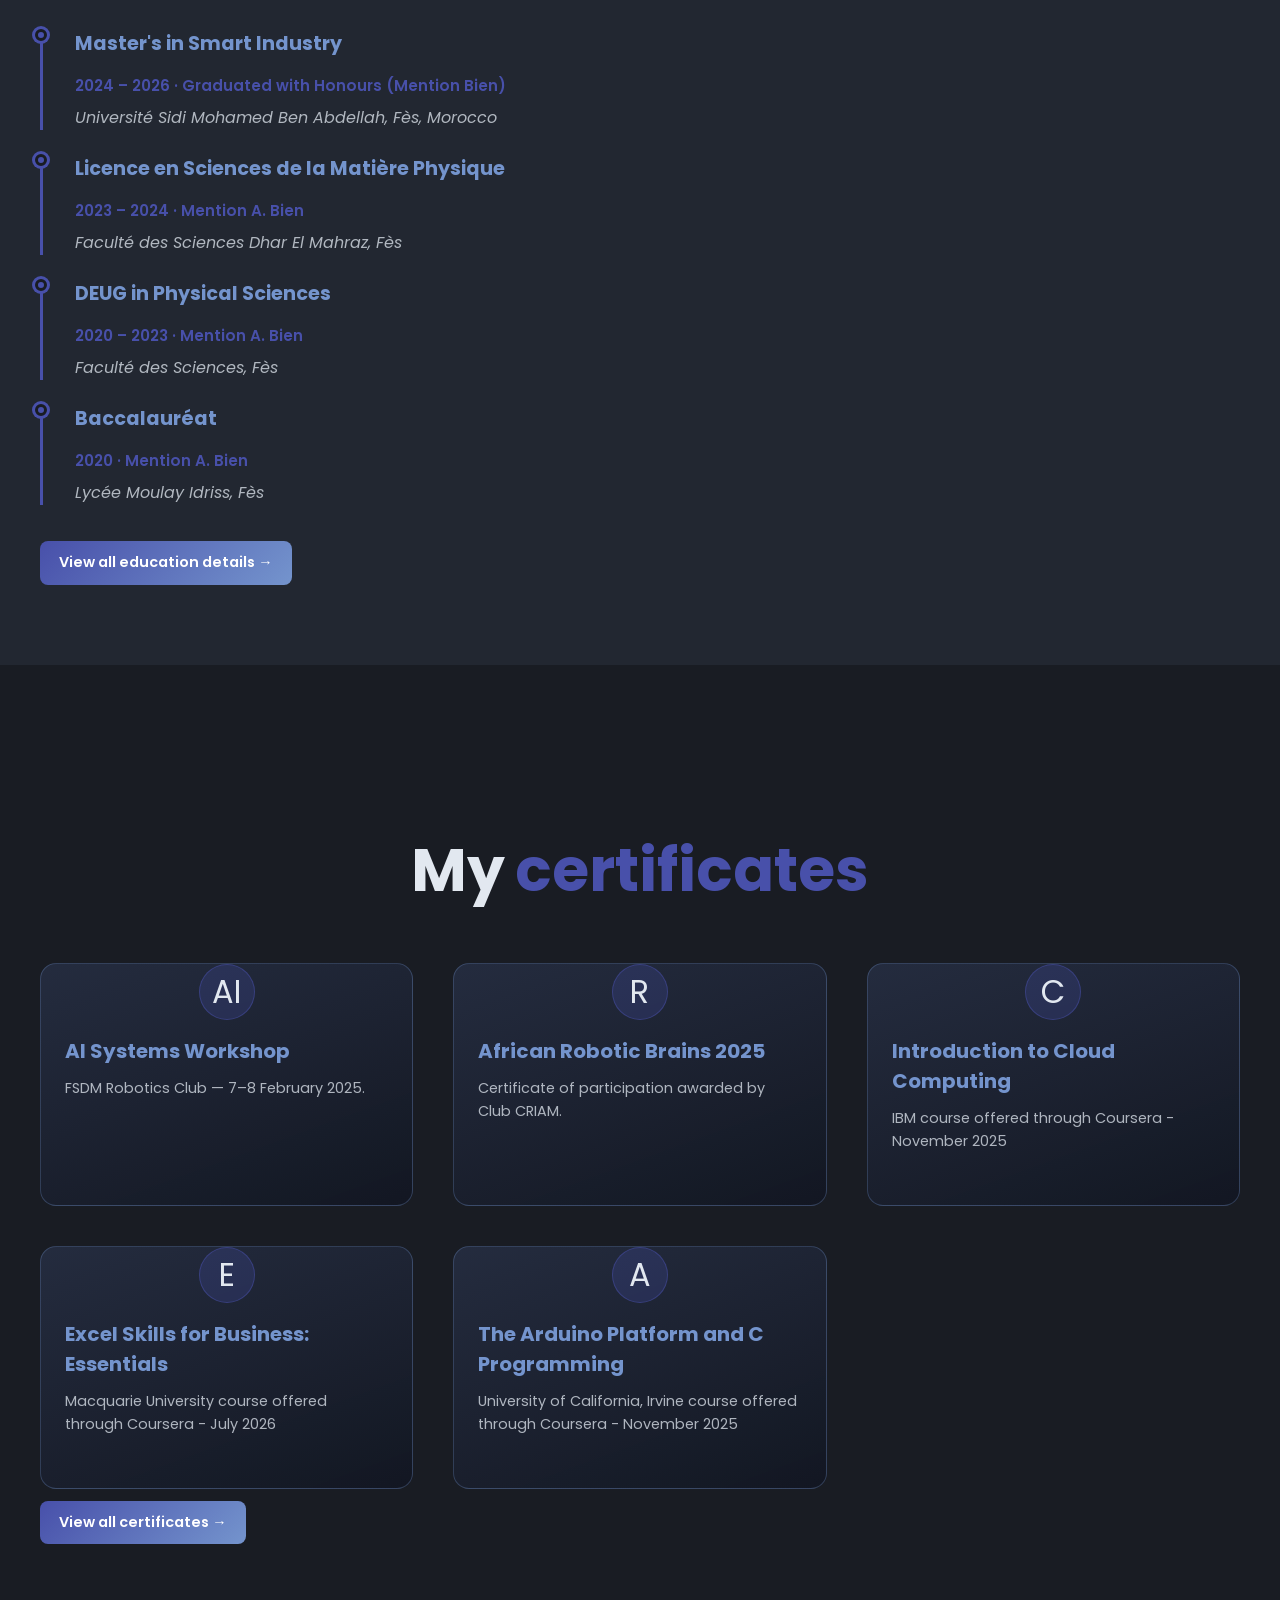
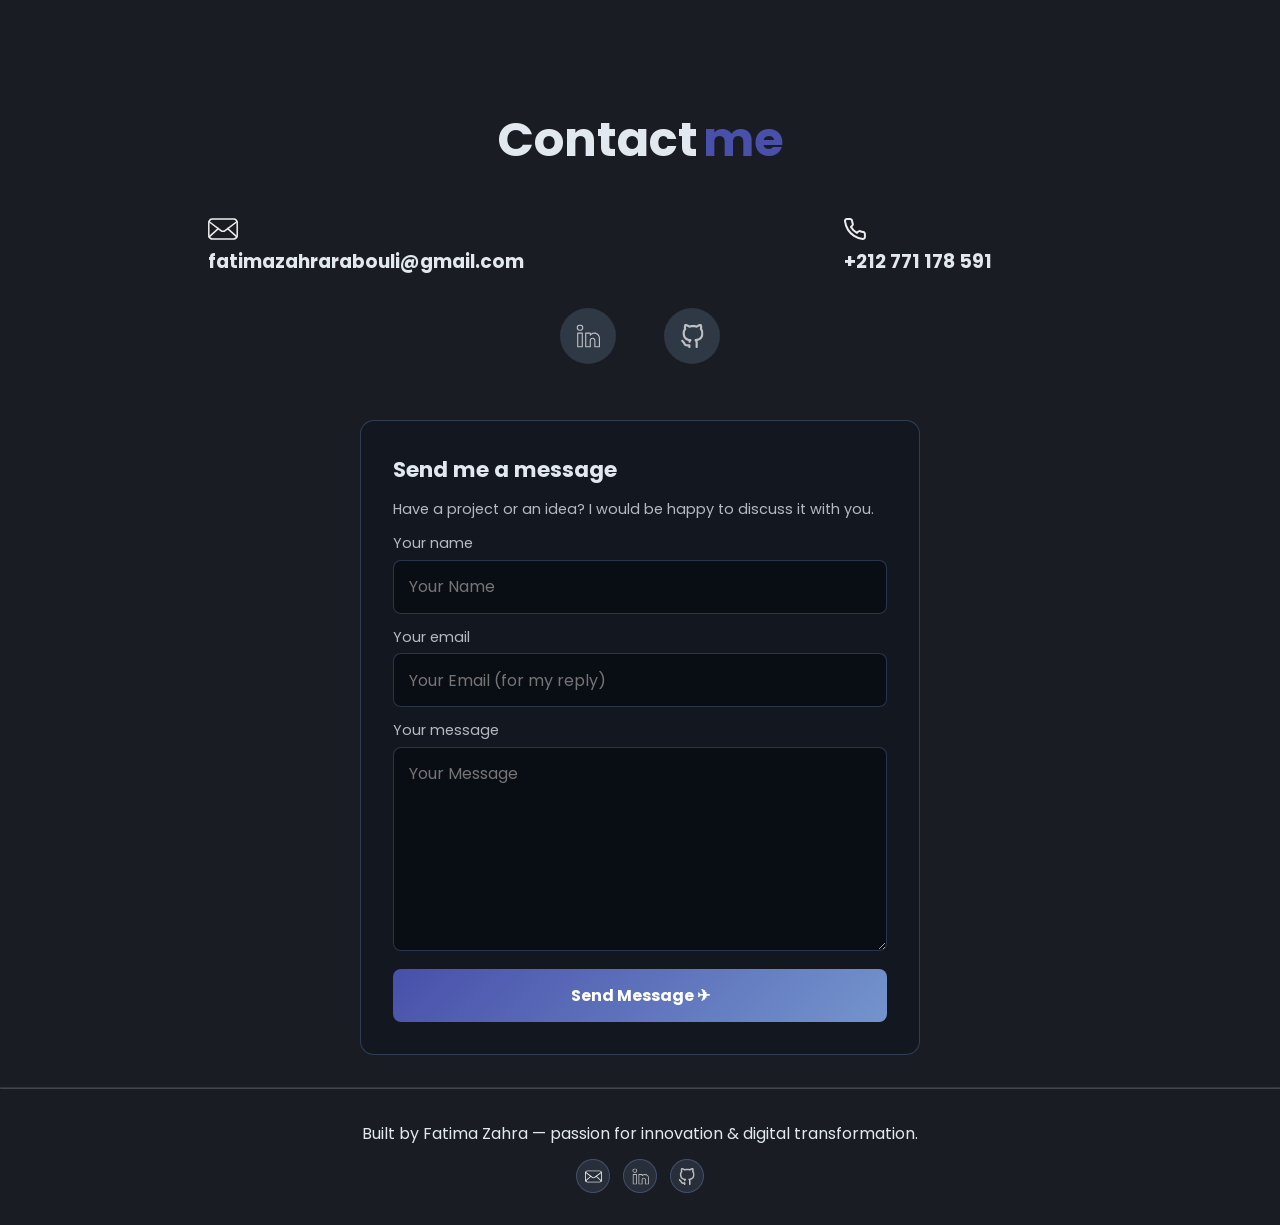
==== commit 6200dd63: "Update portfolio, CV and responsive design" ====
--- a/index.html
+++ b/index.html
@@ -30,7 +30,7 @@
     <h1 class="title">Industrial Engineer — Methods & Digitalization</h1>
   <div class="heroBtns">
    <a class="hireMe" href="contact.html">Hire me</a>
-   <a class="cv" href="assets/Fatimazahrarabouli7.pdf" download>Download CV</a>
+   <a class="cv" href="assets/my cv.pdf" download>My CV</a>
       <img src="assets/svg/download.svg" alt="download button"/>
      </a>
   </div>  
--- a/styles.css
+++ b/styles.css
@@ -1424,6 +1424,16 @@
     box-shadow: 0 8px 16px rgba(72, 80, 170, 0.4);
 }
 
+/* Shared CV download label. */
+.certificateLink[download] {
+    font-size: 0;
+}
+
+.certificateLink[download]::after {
+    content: "My CV";
+    font-size: 0.9rem;
+}
+
 @media (prefers-reduced-motion: reduce) {
     *,
     *::before,
@@ -1462,6 +1472,7 @@
     }
     
     .projects-grid {
+        grid-template-columns: 1fr;
         gap: 0.8rem;
     }
     
@@ -1491,6 +1502,30 @@
         padding: 0.4rem 0.8rem;
         font-size: 0.8rem;
     }
+}
+
+/* Mobile safety: prevents horizontal overflow on small screens. */
+@media (max-width: 480px) {
+    body { overflow-x: hidden; }
+
+    .page-main { padding: 2.5rem 1rem; }
+
+    .heroImg,
+    .aboutMeImg,
+    .heroVisual { width: min(100%, 400px); }
+
+    .contacteME {
+        width: 100%;
+        margin: 3rem 0;
+        padding-inline: 1rem;
+    }
+
+    .aboutMePar { width: 100%; }
+    .navigation ul { width: 100%; }
+
+    .certificateCard,
+    .skillCard,
+    .project-card { min-width: 0; }
 }
 
 /* Animation 3D du personnage de la page d'accueil */
